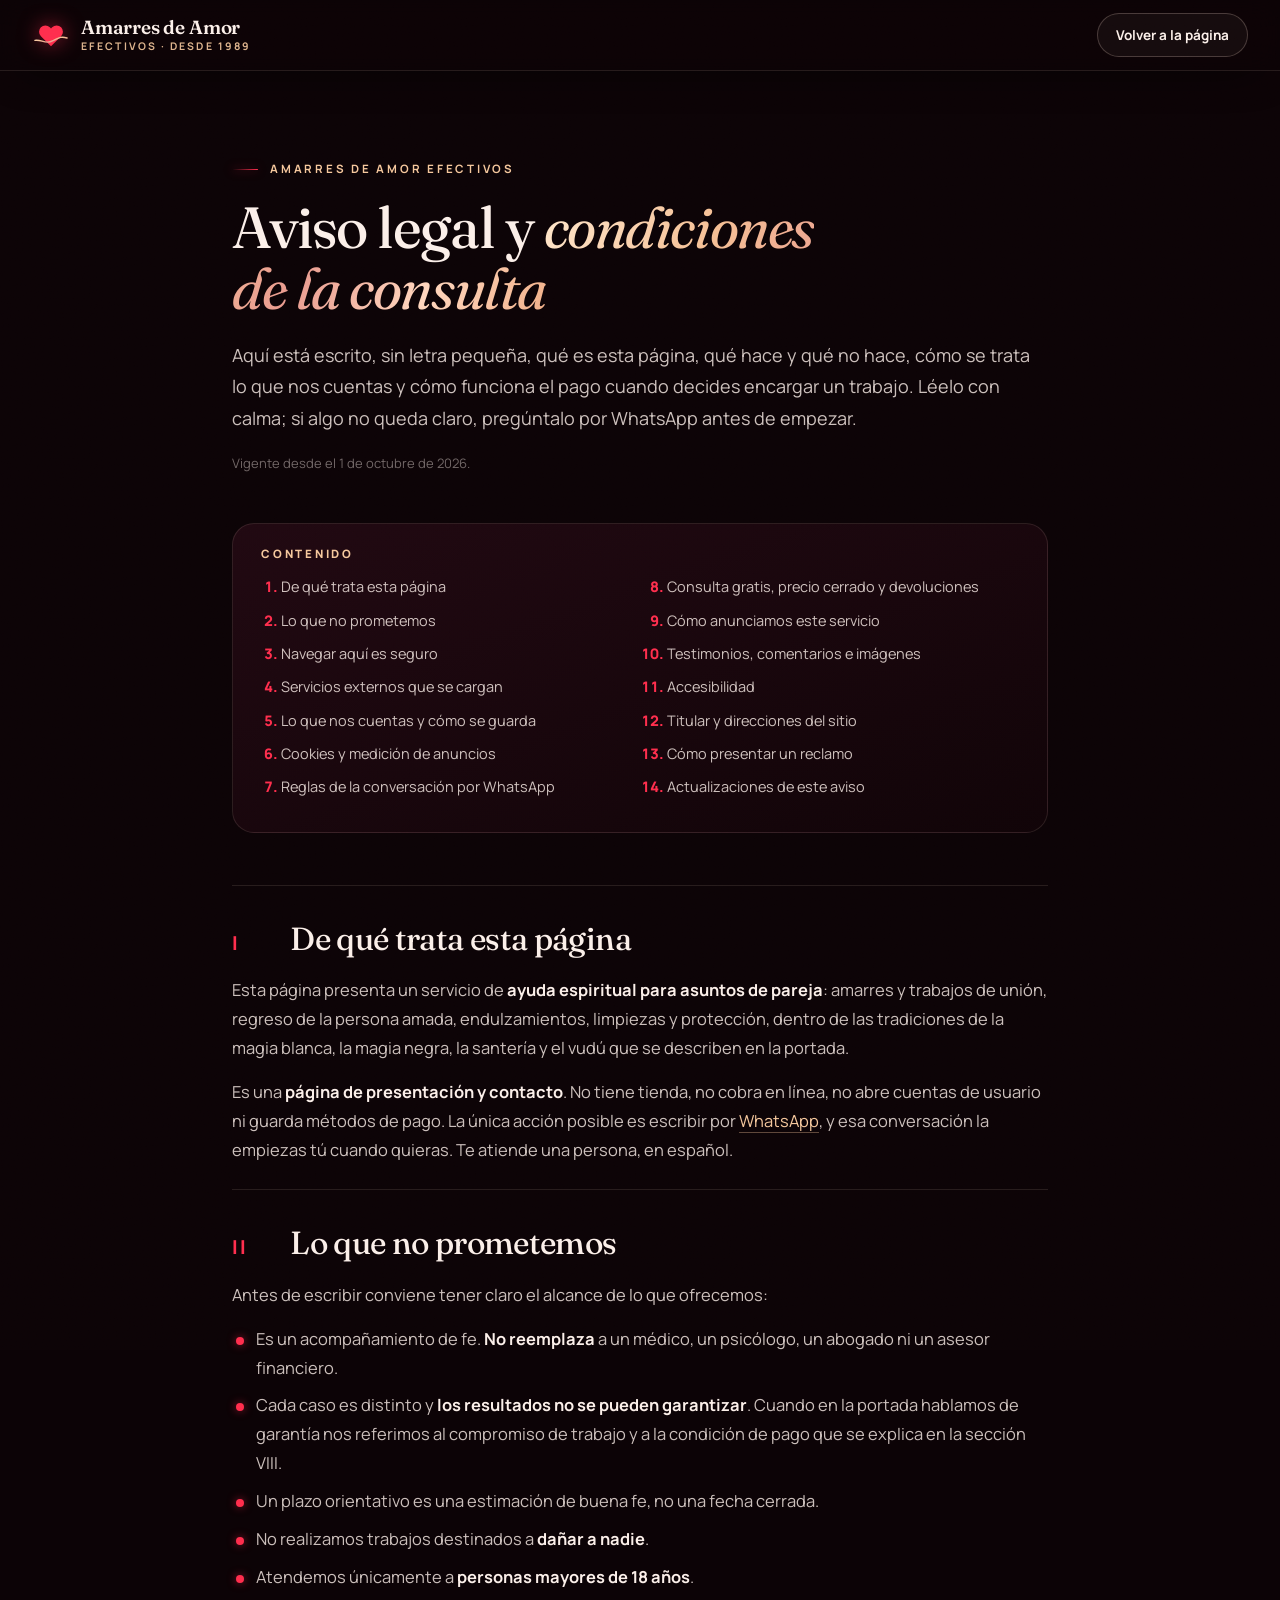
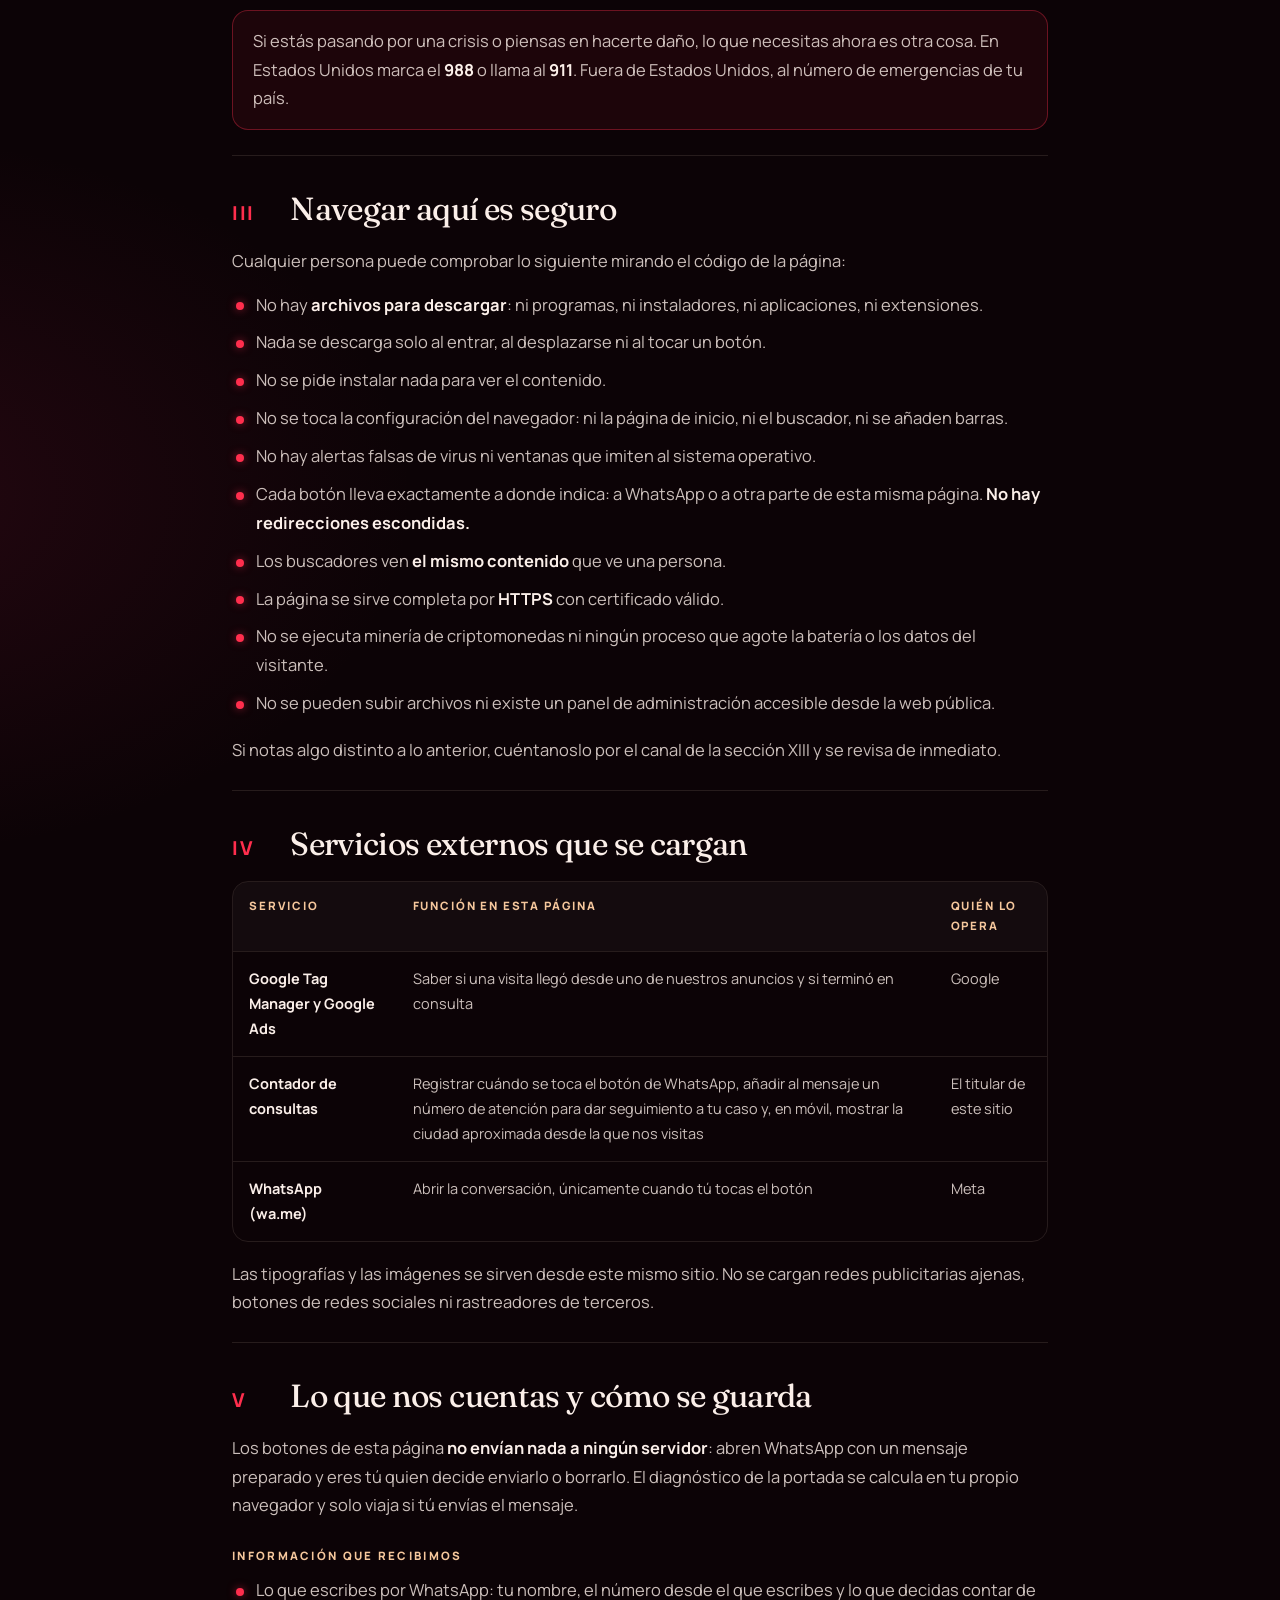
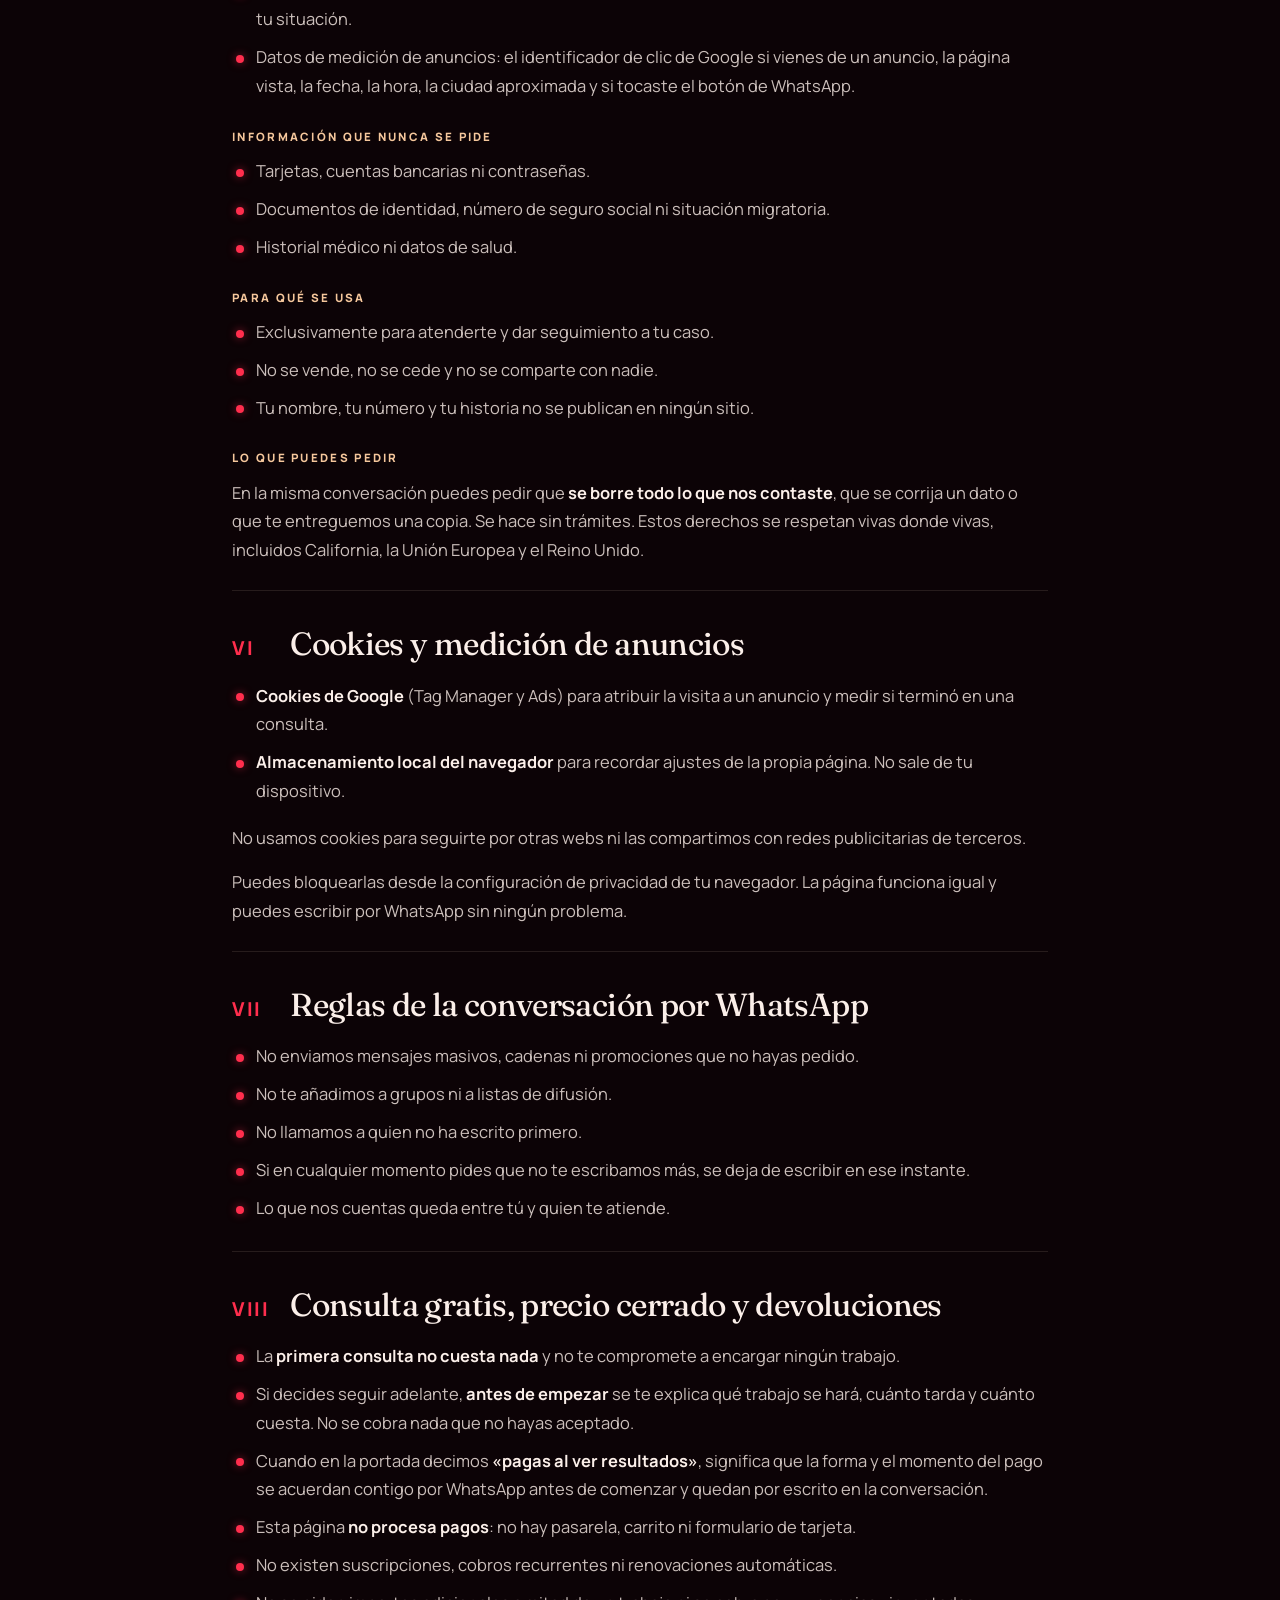
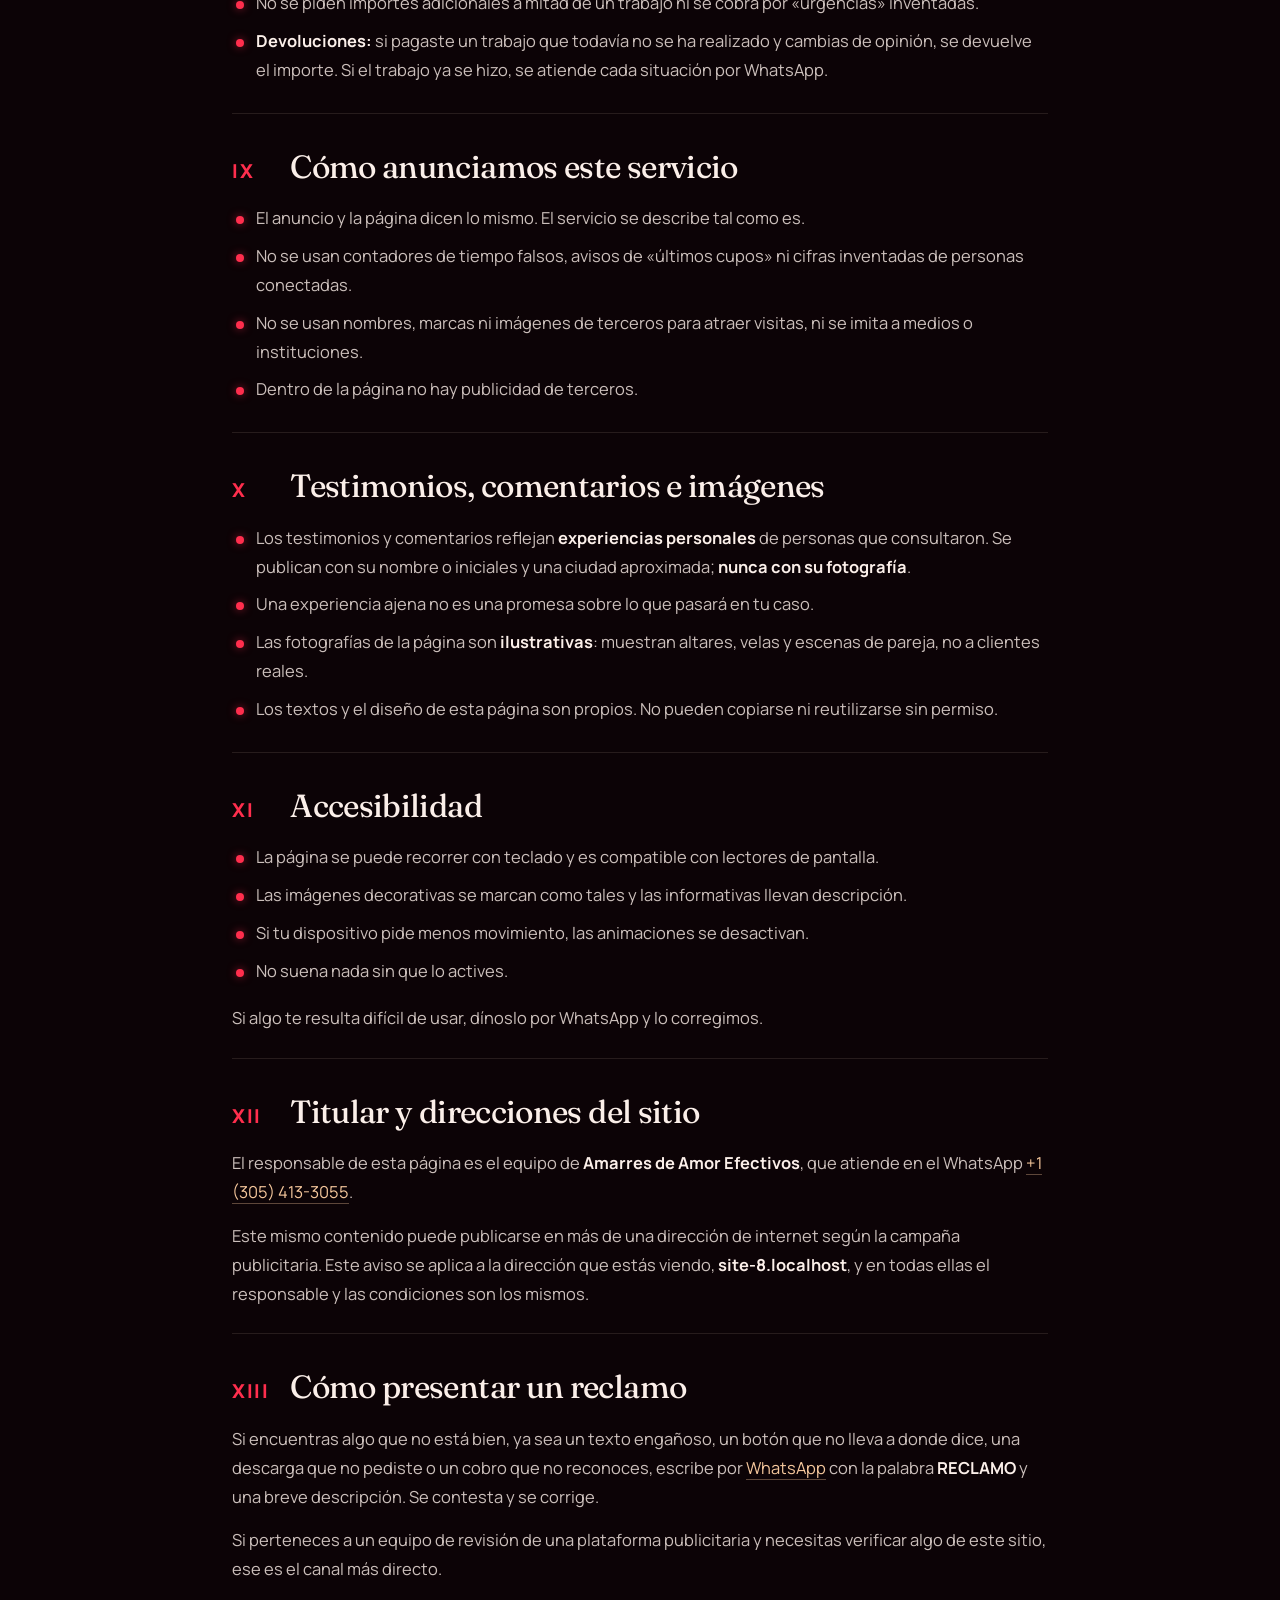
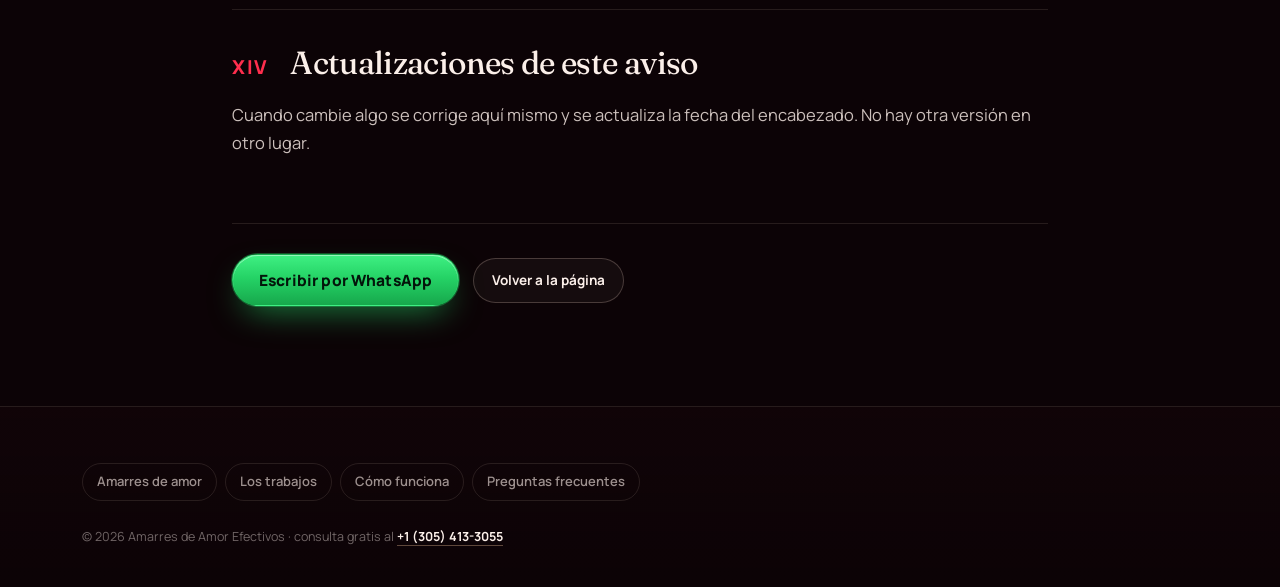
==== politicas.html @ b8d4d502 "Activa WhatsApp en todos los botones y cambia la llamada - Quita el kit de SMS: los 23 botones vuelv" ====
<!doctype html>
<html lang="es">
  <head>
    <meta charset="UTF-8" />
    <meta name="viewport" content="width=device-width, initial-scale=1.0, viewport-fit=cover" />
    <meta name="theme-color" content="#0c0306" />
    <meta name="robots" content="noindex, follow" />
    <meta name="description" content="Aviso legal, privacidad, seguridad y condiciones de la consulta de Amarres de Amor Efectivos." />
    <title>Aviso legal y condiciones · Amarres de Amor Efectivos</title>
    <link rel="preload" as="font" type="font/woff2" href="fonts/fraunces-latin.woff2" crossorigin />
    <link rel="preload" as="font" type="font/woff2" href="fonts/manrope-latin.woff2" crossorigin />
    <link rel="icon" href="data:image/svg+xml,%3Csvg xmlns='http://www.w3.org/2000/svg' viewBox='0 0 64 64'%3E%3Crect width='64' height='64' rx='14' fill='%230c0306'/%3E%3Cpath d='M32 51 15 34a10.5 10.5 0 0 1 15-15l2 2 2-2a10.5 10.5 0 0 1 15 15z' fill='%23ff2e4d'/%3E%3Cpath d='M6 40c10-2 16 6 26 2s14-10 26-6' fill='none' stroke='%23f5bf94' stroke-width='2.4' stroke-linecap='round'/%3E%3C/svg%3E" />
    <link rel="stylesheet" href="styles.css" />
    <link rel="stylesheet" href="politicas.css" />
  </head>
  <body class="pg-legal" data-pagina="aviso-legal">
    <svg width="0" height="0" style="position:absolute" aria-hidden="true" focusable="false">
      <defs>
        <linearGradient id="g-rosegold" x1="0" y1="0" x2="1" y2="1">
          <stop offset="0" stop-color="#ffe7cc" /><stop offset=".45" stop-color="#f5bf94" /><stop offset=".75" stop-color="#e99a8e" /><stop offset="1" stop-color="#ffd6bd" />
        </linearGradient>
      </defs>
    </svg>
    <span class="grain" aria-hidden="true"></span>

    <header class="top is-scrolled">
      <div class="top-in">
        <a class="brand" href="index.html" aria-label="Amarres de Amor Efectivos · inicio">
          <svg class="brand-mark" viewBox="0 0 64 64" aria-hidden="true">
            <path d="M32 51 15 34a10.5 10.5 0 0 1 15-15l2 2 2-2a10.5 10.5 0 0 1 15 15z" fill="currentColor" />
            <path d="M5 41c10-2 16 6 27 2s14-10 27-6" fill="none" stroke="url(#g-rosegold)" stroke-width="2.4" stroke-linecap="round" />
          </svg>
          <span class="brand-text"><b>Amarres de Amor</b><i>Efectivos · desde 1989</i></span>
        </a>
        <a class="volver" href="index.html">Volver a la página</a>
      </div>
    </header>

    <main class="legal" data-politicas-contenido>
      <header class="legal-cab">
        <p class="eyebrow">Amarres de Amor Efectivos</p>
        <h1>Aviso legal y <em>condiciones de la consulta</em></h1>
        <p class="legal-lead">
          Aquí está escrito, sin letra pequeña, qué es esta página, qué hace y qué no hace, cómo se trata lo que nos
          cuentas y cómo funciona el pago cuando decides encargar un trabajo. Léelo con calma; si algo no queda claro,
          pregúntalo por WhatsApp antes de empezar.
        </p>
        <p class="legal-fecha">Vigente desde el 1 de octubre de 2026.</p>
      </header>

      <nav class="legal-indice" aria-label="Contenido">
        <h2>Contenido</h2>
        <ol>
          <li><a href="#l-servicio">De qué trata esta página</a></li>
          <li><a href="#l-limites">Lo que no prometemos</a></li>
          <li><a href="#l-navegar">Navegar aquí es seguro</a></li>
          <li><a href="#l-terceros">Servicios externos que se cargan</a></li>
          <li><a href="#l-datos">Lo que nos cuentas y cómo se guarda</a></li>
          <li><a href="#l-cookies">Cookies y medición de anuncios</a></li>
          <li><a href="#l-whatsapp">Reglas de la conversación por WhatsApp</a></li>
          <li><a href="#l-pago">Consulta gratis, precio cerrado y devoluciones</a></li>
          <li><a href="#l-anuncios">Cómo anunciamos este servicio</a></li>
          <li><a href="#l-testimonios">Testimonios, comentarios e imágenes</a></li>
          <li><a href="#l-acceso">Accesibilidad</a></li>
          <li><a href="#l-titular">Titular y direcciones del sitio</a></li>
          <li><a href="#l-reclamo">Cómo presentar un reclamo</a></li>
          <li><a href="#l-cambios">Actualizaciones de este aviso</a></li>
        </ol>
      </nav>

      <section class="legal-sec" id="l-servicio">
        <h2><span class="num">I</span> De qué trata esta página</h2>
        <p>
          Esta página presenta un servicio de <strong>ayuda espiritual para asuntos de pareja</strong>: amarres y
          trabajos de unión, regreso de la persona amada, endulzamientos, limpiezas y protección, dentro de las
          tradiciones de la magia blanca, la magia negra, la santería y el vudú que se describen en la portada.
        </p>
        <p>
          Es una <strong>página de presentación y contacto</strong>. No tiene tienda, no cobra en línea, no abre cuentas
          de usuario ni guarda métodos de pago. La única acción posible es escribir por
          <a href="https://wa.me/13054133055" data-wa data-origen="aviso-legal" data-wa-text="Hola, tengo una pregunta sobre el aviso legal de la página." target="_blank" rel="noopener">WhatsApp</a>,
          y esa conversación la empiezas tú cuando quieras. Te atiende una persona, en español.
        </p>
      </section>

      <section class="legal-sec" id="l-limites">
        <h2><span class="num">II</span> Lo que no prometemos</h2>
        <p>Antes de escribir conviene tener claro el alcance de lo que ofrecemos:</p>
        <ul>
          <li>Es un acompañamiento de fe. <strong>No reemplaza</strong> a un médico, un psicólogo, un abogado ni un asesor financiero.</li>
          <li>Cada caso es distinto y <strong>los resultados no se pueden garantizar</strong>. Cuando en la portada hablamos de garantía nos referimos al compromiso de trabajo y a la condición de pago que se explica en la sección VIII.</li>
          <li>Un plazo orientativo es una estimación de buena fe, no una fecha cerrada.</li>
          <li>No realizamos trabajos destinados a <strong>dañar a nadie</strong>.</li>
          <li>Atendemos únicamente a <strong>personas mayores de 18 años</strong>.</li>
        </ul>
        <p class="aviso">
          Si estás pasando por una crisis o piensas en hacerte daño, lo que necesitas ahora es otra cosa. En Estados
          Unidos marca el <strong>988</strong> o llama al <strong>911</strong>. Fuera de Estados Unidos, al número de
          emergencias de tu país.
        </p>
      </section>

      <section class="legal-sec" id="l-navegar">
        <h2><span class="num">III</span> Navegar aquí es seguro</h2>
        <p>Cualquier persona puede comprobar lo siguiente mirando el código de la página:</p>
        <ul>
          <li>No hay <strong>archivos para descargar</strong>: ni programas, ni instaladores, ni aplicaciones, ni extensiones.</li>
          <li>Nada se descarga solo al entrar, al desplazarse ni al tocar un botón.</li>
          <li>No se pide instalar nada para ver el contenido.</li>
          <li>No se toca la configuración del navegador: ni la página de inicio, ni el buscador, ni se añaden barras.</li>
          <li>No hay alertas falsas de virus ni ventanas que imiten al sistema operativo.</li>
          <li>Cada botón lleva exactamente a donde indica: a WhatsApp o a otra parte de esta misma página. <strong>No hay redirecciones escondidas.</strong></li>
          <li>Los buscadores ven <strong>el mismo contenido</strong> que ve una persona.</li>
          <li>La página se sirve completa por <strong>HTTPS</strong> con certificado válido.</li>
          <li>No se ejecuta minería de criptomonedas ni ningún proceso que agote la batería o los datos del visitante.</li>
          <li>No se pueden subir archivos ni existe un panel de administración accesible desde la web pública.</li>
        </ul>
        <p>Si notas algo distinto a lo anterior, cuéntanoslo por el canal de la sección XIII y se revisa de inmediato.</p>
      </section>

      <section class="legal-sec" id="l-terceros">
        <h2><span class="num">IV</span> Servicios externos que se cargan</h2>
        <div class="tabla-caja">
          <table class="tabla">
            <thead>
              <tr><th>Servicio</th><th>Función en esta página</th><th>Quién lo opera</th></tr>
            </thead>
            <tbody>
              <tr><td>Google Tag Manager y Google Ads</td><td>Saber si una visita llegó desde uno de nuestros anuncios y si terminó en consulta</td><td>Google</td></tr>
              <tr><td>Contador de consultas</td><td>Registrar cuándo se toca el botón de WhatsApp, añadir al mensaje un número de atención para dar seguimiento a tu caso y, en móvil, mostrar la ciudad aproximada desde la que nos visitas</td><td>El titular de este sitio</td></tr>
              <tr><td>WhatsApp (wa.me)</td><td>Abrir la conversación, únicamente cuando tú tocas el botón</td><td>Meta</td></tr>
            </tbody>
          </table>
        </div>
        <p>Las tipografías y las imágenes se sirven desde este mismo sitio. No se cargan redes publicitarias ajenas, botones de redes sociales ni rastreadores de terceros.</p>
      </section>

      <section class="legal-sec" id="l-datos">
        <h2><span class="num">V</span> Lo que nos cuentas y cómo se guarda</h2>
        <p>
          Los botones de esta página <strong>no envían nada a ningún servidor</strong>: abren WhatsApp con un mensaje
          preparado y eres tú quien decide enviarlo o borrarlo. El diagnóstico de la portada se calcula en tu propio
          navegador y solo viaja si tú envías el mensaje.
        </p>
        <h3>Información que recibimos</h3>
        <ul>
          <li>Lo que escribes por WhatsApp: tu nombre, el número desde el que escribes y lo que decidas contar de tu situación.</li>
          <li>Datos de medición de anuncios: el identificador de clic de Google si vienes de un anuncio, la página vista, la fecha, la hora, la ciudad aproximada y si tocaste el botón de WhatsApp.</li>
        </ul>
        <h3>Información que nunca se pide</h3>
        <ul>
          <li>Tarjetas, cuentas bancarias ni contraseñas.</li>
          <li>Documentos de identidad, número de seguro social ni situación migratoria.</li>
          <li>Historial médico ni datos de salud.</li>
        </ul>
        <h3>Para qué se usa</h3>
        <ul>
          <li>Exclusivamente para atenderte y dar seguimiento a tu caso.</li>
          <li>No se vende, no se cede y no se comparte con nadie.</li>
          <li>Tu nombre, tu número y tu historia no se publican en ningún sitio.</li>
        </ul>
        <h3>Lo que puedes pedir</h3>
        <p>
          En la misma conversación puedes pedir que <strong>se borre todo lo que nos contaste</strong>, que se corrija
          un dato o que te entreguemos una copia. Se hace sin trámites. Estos derechos se respetan vivas donde vivas,
          incluidos California, la Unión Europea y el Reino Unido.
        </p>
      </section>

      <section class="legal-sec" id="l-cookies">
        <h2><span class="num">VI</span> Cookies y medición de anuncios</h2>
        <ul>
          <li><strong>Cookies de Google</strong> (Tag Manager y Ads) para atribuir la visita a un anuncio y medir si terminó en una consulta.</li>
          <li><strong>Almacenamiento local del navegador</strong> para recordar ajustes de la propia página. No sale de tu dispositivo.</li>
        </ul>
        <p>No usamos cookies para seguirte por otras webs ni las compartimos con redes publicitarias de terceros.</p>
        <p>Puedes bloquearlas desde la configuración de privacidad de tu navegador. La página funciona igual y puedes escribir por WhatsApp sin ningún problema.</p>
      </section>

      <section class="legal-sec" id="l-whatsapp">
        <h2><span class="num">VII</span> Reglas de la conversación por WhatsApp</h2>
        <ul>
          <li>No enviamos mensajes masivos, cadenas ni promociones que no hayas pedido.</li>
          <li>No te añadimos a grupos ni a listas de difusión.</li>
          <li>No llamamos a quien no ha escrito primero.</li>
          <li>Si en cualquier momento pides que no te escribamos más, se deja de escribir en ese instante.</li>
          <li>Lo que nos cuentas queda entre tú y quien te atiende.</li>
        </ul>
      </section>

      <section class="legal-sec" id="l-pago">
        <h2><span class="num">VIII</span> Consulta gratis, precio cerrado y devoluciones</h2>
        <ul>
          <li>La <strong>primera consulta no cuesta nada</strong> y no te compromete a encargar ningún trabajo.</li>
          <li>Si decides seguir adelante, <strong>antes de empezar</strong> se te explica qué trabajo se hará, cuánto tarda y cuánto cuesta. No se cobra nada que no hayas aceptado.</li>
          <li>Cuando en la portada decimos <strong>«pagas al ver resultados»</strong>, significa que la forma y el momento del pago se acuerdan contigo por WhatsApp antes de comenzar y quedan por escrito en la conversación.</li>
          <li>Esta página <strong>no procesa pagos</strong>: no hay pasarela, carrito ni formulario de tarjeta.</li>
          <li>No existen suscripciones, cobros recurrentes ni renovaciones automáticas.</li>
          <li>No se piden importes adicionales a mitad de un trabajo ni se cobra por «urgencias» inventadas.</li>
          <li><strong>Devoluciones:</strong> si pagaste un trabajo que todavía no se ha realizado y cambias de opinión, se devuelve el importe. Si el trabajo ya se hizo, se atiende cada situación por WhatsApp.</li>
        </ul>
      </section>

      <section class="legal-sec" id="l-anuncios">
        <h2><span class="num">IX</span> Cómo anunciamos este servicio</h2>
        <ul>
          <li>El anuncio y la página dicen lo mismo. El servicio se describe tal como es.</li>
          <li>No se usan contadores de tiempo falsos, avisos de «últimos cupos» ni cifras inventadas de personas conectadas.</li>
          <li>No se usan nombres, marcas ni imágenes de terceros para atraer visitas, ni se imita a medios o instituciones.</li>
          <li>Dentro de la página no hay publicidad de terceros.</li>
        </ul>
      </section>

      <section class="legal-sec" id="l-testimonios">
        <h2><span class="num">X</span> Testimonios, comentarios e imágenes</h2>
        <ul>
          <li>Los testimonios y comentarios reflejan <strong>experiencias personales</strong> de personas que consultaron. Se publican con su nombre o iniciales y una ciudad aproximada; <strong>nunca con su fotografía</strong>.</li>
          <li>Una experiencia ajena no es una promesa sobre lo que pasará en tu caso.</li>
          <li>Las fotografías de la página son <strong>ilustrativas</strong>: muestran altares, velas y escenas de pareja, no a clientes reales.</li>
          <li>Los textos y el diseño de esta página son propios. No pueden copiarse ni reutilizarse sin permiso.</li>
        </ul>
      </section>

      <section class="legal-sec" id="l-acceso">
        <h2><span class="num">XI</span> Accesibilidad</h2>
        <ul>
          <li>La página se puede recorrer con teclado y es compatible con lectores de pantalla.</li>
          <li>Las imágenes decorativas se marcan como tales y las informativas llevan descripción.</li>
          <li>Si tu dispositivo pide menos movimiento, las animaciones se desactivan.</li>
          <li>No suena nada sin que lo actives.</li>
        </ul>
        <p>Si algo te resulta difícil de usar, dínoslo por WhatsApp y lo corregimos.</p>
      </section>

      <section class="legal-sec" id="l-titular">
        <h2><span class="num">XII</span> Titular y direcciones del sitio</h2>
        <p>
          El responsable de esta página es el equipo de <strong>Amarres de Amor Efectivos</strong>, que atiende en el
          WhatsApp <a href="https://wa.me/13054133055" data-wa data-origen="aviso-legal-numero" data-wa-numero target="_blank" rel="noopener">+14802439808</a>.
        </p>
        <p>
          Este mismo contenido puede publicarse en más de una dirección de internet según la campaña publicitaria. Este
          aviso se aplica a la dirección que estás viendo, <strong><span data-dominio>este sitio</span></strong>, y en
          todas ellas el responsable y las condiciones son los mismos.
        </p>
      </section>

      <section class="legal-sec" id="l-reclamo">
        <h2><span class="num">XIII</span> Cómo presentar un reclamo</h2>
        <p>
          Si encuentras algo que no está bien, ya sea un texto engañoso, un botón que no lleva a donde dice, una
          descarga que no pediste o un cobro que no reconoces, escribe por
          <a href="https://wa.me/13054133055" data-wa data-origen="aviso-legal-reclamo" data-wa-text="RECLAMO: " target="_blank" rel="noopener">WhatsApp</a>
          con la palabra <strong>RECLAMO</strong> y una breve descripción. Se contesta y se corrige.
        </p>
        <p>Si perteneces a un equipo de revisión de una plataforma publicitaria y necesitas verificar algo de este sitio, ese es el canal más directo.</p>
      </section>

      <section class="legal-sec" id="l-cambios">
        <h2><span class="num">XIV</span> Actualizaciones de este aviso</h2>
        <p>Cuando cambie algo se corrige aquí mismo y se actualiza la fecha del encabezado. No hay otra versión en otro lugar.</p>
      </section>

      <p class="legal-pie">
        <a class="btn btn-wa" href="https://wa.me/13054133055" data-wa data-origen="aviso-legal-pie" data-wa-text="Hola, vengo del aviso legal de la página y quiero hacer una consulta." target="_blank" rel="noopener">Escribir por WhatsApp</a>
        <a class="volver" href="index.html">Volver a la página</a>
      </p>
    </main>

    <footer class="foot">
      <div class="wrap foot-in">
        <nav class="pol-enlaces" aria-label="Enlaces del sitio">
          <a href="index.html">Amarres de amor</a>
          <a href="index.html#amarres">Los trabajos</a>
          <a href="index.html#proceso">Cómo funciona</a>
          <a href="index.html#preguntas">Preguntas frecuentes</a>
        </nav>
        <p class="foot-copy">© <span data-year>2026</span> Amarres de Amor Efectivos · consulta gratis al
          <a href="https://wa.me/13054133055" data-wa data-origen="pie-legal" data-wa-numero target="_blank" rel="noopener">+14802439808</a>
        </p>
      </div>
    </footer>

    <script src="script.js" defer></script>
  </body>
</html>
---- styles.css ----
/* ═══════════════════════════════════════════════════════════════════════
   AMARRES DE AMOR EFECTIVOS · sistema «Hilo rojo»
   Vino profundo, oro rosa y un hilo rojo que ata la página de arriba abajo:
   adorno bajo cada título, línea del proceso, lazo alrededor del hero.
   El verde de WhatsApp no se usa en nada más: el ojo siempre encuentra la acción.
   ═══════════════════════════════════════════════════════════════════════ */

@font-face {
  font-family: "Fraunces";
  font-style: normal;
  font-weight: 300 700;
  font-display: swap;
  src: url("fonts/fraunces-latin.woff2") format("woff2");
}
@font-face {
  font-family: "Fraunces";
  font-style: italic;
  font-weight: 300 700;
  font-display: swap;
  src: url("fonts/fraunces-italic-latin.woff2") format("woff2");
}
@font-face {
  font-family: "Manrope";
  font-style: normal;
  font-weight: 400 800;
  font-display: swap;
  src: url("fonts/manrope-latin.woff2") format("woff2");
}

/* Para animar el trazo del hilo dentro de <use> */
@property --trazo {
  syntax: "<number>";
  inherits: true;
  initial-value: 0;
}

:root {
  --ink: #0c0306;
  --night: #130509;
  --wine: #1c0810;
  --wine-2: #280c17;
  --velvet: #3b1124;
  --line: rgba(255, 222, 208, 0.11);
  --line-2: rgba(255, 222, 208, 0.22);
  --text: #fbefe9;
  --soft: rgba(251, 239, 233, 0.8);
  --mute: rgba(251, 239, 233, 0.6);
  --faint: rgba(251, 239, 233, 0.42);

  --thread: #ff2e4d;
  --thread-glow: rgba(255, 46, 77, 0.55);
  --rose: #ff6b85;
  --blush: #ffc9c7;
  --gold: #f5c79c;
  --gold-2: #e6a483;
  --rg: linear-gradient(110deg, #ffe7cc 0%, #f5bf94 30%, #e99a8e 56%, #ffd6bd 78%, #f0ae86 100%);

  --wa: #25d366;
  --wa-hi: #3ff083;
  --wa-lo: #17a84c;
  --wa-ink: #03140a;

  --ff-d: "Fraunces", "Iowan Old Style", "Times New Roman", serif;
  --ff-t: "Manrope", system-ui, -apple-system, "Segoe UI", Roboto, sans-serif;

  --r-xl: 30px;
  --r-lg: 22px;
  --r-md: 16px;
  --r-sm: 12px;
  --wrap: 1180px;
  --gutter: clamp(18px, 4.5vw, 32px);
  --header-h: 70px;
  --ease: cubic-bezier(0.22, 1, 0.36, 1);
  --shadow: 0 40px 90px -40px rgba(0, 0, 0, 0.9);
  --geobar-h: 0px;
}

/* ─── Base ─────────────────────────────────────────────────────────── */
*,
*::before,
*::after { box-sizing: border-box; }

html {
  -webkit-text-size-adjust: 100%;
  scroll-behavior: smooth;
  scroll-padding-top: calc(var(--header-h) + var(--geobar-h) + 12px);
}
@media (prefers-reduced-motion: reduce) { html { scroll-behavior: auto; } }

body {
  margin: 0;
  min-height: 100vh;
  font-family: var(--ff-t);
  font-size: 16.5px;
  line-height: 1.65;
  color: var(--soft);
  background:
    radial-gradient(1200px 700px at 85% -10%, rgba(255, 46, 77, 0.13), transparent 60%),
    radial-gradient(900px 600px at -10% 30%, rgba(122, 22, 54, 0.22), transparent 60%),
    var(--ink);
  -webkit-font-smoothing: antialiased;
  -moz-osx-font-smoothing: grayscale;
  text-rendering: optimizeLegibility;
  overflow-x: hidden;
}

[hidden] { display: none !important; }
img, svg { display: block; max-width: 100%; }
img { height: auto; }
a { color: inherit; text-decoration: none; }
button { font: inherit; color: inherit; cursor: pointer; }
b, strong { color: var(--text); font-weight: 700; }
p { margin: 0 0 1em; }
h1, h2, h3 { margin: 0; color: var(--text); font-weight: 500; }
ul, ol { margin: 0; padding: 0; list-style: none; }
figure { margin: 0; }
::selection { background: var(--thread); color: #fff; }

:focus-visible { outline: 2px solid var(--gold); outline-offset: 3px; border-radius: 6px; }

.sr-only {
  position: absolute !important; width: 1px; height: 1px; padding: 0; margin: -1px;
  overflow: hidden; clip: rect(0, 0, 0, 0); white-space: nowrap; border: 0;
}

.skip {
  position: fixed; left: 12px; top: -60px; z-index: 200;
  padding: 10px 16px; border-radius: 10px;
  background: var(--text); color: var(--ink); font-weight: 700;
  transition: top 0.2s var(--ease);
}
.skip:focus { top: 12px; }

.wrap {
  width: 100%;
  max-width: var(--wrap);
  margin: 0 auto;
  padding: 0 var(--gutter);
}

/* Grano de película sobre todo: le quita el aspecto digital a los degradados */
.grain {
  position: fixed; inset: -50%; z-index: 90; pointer-events: none;
  opacity: 0.07; mix-blend-mode: overlay;
  background-image: url("data:image/svg+xml,%3Csvg xmlns='http://www.w3.org/2000/svg' width='160' height='160'%3E%3Cfilter id='n'%3E%3CfeTurbulence type='fractalNoise' baseFrequency='.85' numOctaves='3' stitchTiles='stitch'/%3E%3C/filter%3E%3Crect width='100%25' height='100%25' filter='url(%23n)'/%3E%3C/svg%3E");
  animation: grano 1.2s steps(6) infinite;
}
@keyframes grano {
  0% { transform: translate(0, 0); }
  20% { transform: translate(-3%, 2%); }
  40% { transform: translate(2%, -3%); }
  60% { transform: translate(-2%, -1%); }
  80% { transform: translate(3%, 3%); }
  100% { transform: translate(0, 0); }
}

/* ─── Tipografía de sección ────────────────────────────────────────── */
.eyebrow {
  display: inline-flex; align-items: center; gap: 12px;
  margin: 0 0 18px;
  font-family: var(--ff-t);
  font-size: 11.5px; font-weight: 700;
  letter-spacing: 0.24em; text-transform: uppercase;
  color: var(--gold);
}
.eyebrow::before {
  content: ""; width: 26px; height: 1.5px; border-radius: 2px;
  background: linear-gradient(90deg, transparent, var(--thread));
  box-shadow: 0 0 10px var(--thread-glow);
}

h2 {
  font-family: var(--ff-d);
  font-optical-sizing: auto;
  font-size: clamp(32px, 1.2rem + 3.3vw, 54px);
  line-height: 1.04;
  letter-spacing: -0.02em;
  font-weight: 450;
  text-wrap: balance;
}
h2 em, h1 em, .turn-q em {
  font-style: italic;
  font-weight: 400;
  background: var(--rg);
  -webkit-background-clip: text;
  background-clip: text;
  color: transparent;
  padding-right: 0.06em;
}

.sec-head {
  max-width: 760px;
  margin: 0 auto clamp(38px, 6vw, 64px);
  text-align: center;
  display: flex; flex-direction: column; align-items: center;
}
.sec-head-left { margin-left: 0; text-align: left; align-items: flex-start; }
.sec-sub {
  margin: 20px 0 0;
  max-width: 600px;
  font-size: clamp(15.5px, 1.4vw, 17.5px);
  color: var(--mute);
  text-wrap: pretty;
}
.sec-sub b { color: var(--soft); }

/* El hilo bajo el título: se dibuja al aparecer */
.hilo {
  width: 220px; height: 26px; margin-top: 18px;
  color: var(--thread);
  filter: drop-shadow(0 0 6px var(--thread-glow));
  --trazo: 0;
}
.js .hilo { --trazo: 1; transition: --trazo 1.8s var(--ease) 0.25s; }
.js .is-in .hilo, .js .hilo.is-in { --trazo: 0; }

/* ─── Botones ──────────────────────────────────────────────────────── */
.btn {
  position: relative;
  display: inline-flex; align-items: center; justify-content: center; gap: 10px;
  min-height: 52px; padding: 14px 26px;
  border: 1px solid transparent; border-radius: 999px;
  font-family: var(--ff-t); font-size: 15.5px; font-weight: 800; letter-spacing: 0.01em;
  line-height: 1.2; text-align: center;
  transition: transform 0.35s var(--ease), box-shadow 0.35s var(--ease), background-color 0.35s var(--ease), border-color 0.35s var(--ease), color 0.35s var(--ease);
  -webkit-tap-highlight-color: transparent;
  isolation: isolate; overflow: hidden;
}
.btn svg { width: 21px; height: 21px; flex: none; }
.btn:active { transform: translateY(1px) scale(0.99); }

.btn-wa {
  color: var(--wa-ink);
  background: linear-gradient(180deg, var(--wa-hi) 0%, var(--wa) 45%, var(--wa-lo) 100%);
  box-shadow:
    0 14px 34px -12px rgba(37, 211, 102, 0.7),
    0 0 0 1px rgba(37, 211, 102, 0.35),
    inset 0 1px 0 rgba(255, 255, 255, 0.45);
}
.btn-wa::after {
  content: ""; position: absolute; inset: 0; z-index: -1;
  background: linear-gradient(100deg, transparent 30%, rgba(255, 255, 255, 0.55) 48%, transparent 66%);
  transform: translateX(-120%);
  animation: brillo 4.8s var(--ease) 2s infinite;
}
@keyframes brillo { 0%, 70% { transform: translateX(-120%); } 100% { transform: translateX(120%); } }
@media (hover: hover) {
  .btn-wa:hover {
    transform: translateY(-2px);
    box-shadow: 0 20px 44px -12px rgba(37, 211, 102, 0.85), 0 0 0 1px rgba(63, 240, 131, 0.6), inset 0 1px 0 rgba(255, 255, 255, 0.5);
  }
}

.btn-ghost {
  color: var(--text);
  background: rgba(255, 240, 232, 0.04);
  border-color: var(--line-2);
  backdrop-filter: blur(8px);
}
@media (hover: hover) {
  .btn-ghost:hover { border-color: var(--gold); color: var(--gold); background: rgba(245, 199, 156, 0.07); transform: translateY(-2px); }
}

.btn-sm { min-height: 42px; padding: 10px 18px; font-size: 14px; }
.btn-sm svg { width: 18px; height: 18px; }
.btn-lg { min-height: 58px; padding: 16px 26px; font-size: 16px; }
.btn-xl { min-height: 66px; padding: 18px 36px; font-size: clamp(16px, 1.6vw, 19px); }
.btn-xl svg { width: 25px; height: 25px; }

/* ─── Revelados ────────────────────────────────────────────────────── */
.js [data-reveal] {
  opacity: 0;
  transform: translateY(22px);
  transition: opacity 0.9s var(--ease) var(--d, 0ms), transform 0.9s var(--ease) var(--d, 0ms);
}
.js [data-reveal].is-in { opacity: 1; transform: none; }

/* Marco en arco: la ventana de capilla que repite toda la página */
.arch {
  position: relative;
  border-radius: 999px 999px var(--r-lg) var(--r-lg);
  overflow: hidden;
  isolation: isolate;
  background: var(--wine);
}
.arch::after {
  content: ""; position: absolute; inset: 0; border-radius: inherit; pointer-events: none;
  padding: 1px;
  background: linear-gradient(180deg, rgba(255, 220, 190, 0.55), rgba(255, 46, 77, 0.25) 60%, rgba(255, 220, 190, 0.1));
  -webkit-mask: linear-gradient(#000 0 0) content-box, linear-gradient(#000 0 0);
  -webkit-mask-composite: xor;
  mask-composite: exclude;
}
.arch img { width: 100%; height: 100%; object-fit: cover; }

/* ═══════════════════ CABECERA ═══════════════════ */
.top {
  position: fixed; left: 0; right: 0; top: var(--geobar-h); z-index: 60;
  transition: background-color 0.4s var(--ease), box-shadow 0.4s var(--ease), border-color 0.4s var(--ease), top 0.3s var(--ease);
  border-bottom: 1px solid transparent;
}
.top.is-scrolled {
  background: rgba(12, 3, 6, 0.78);
  backdrop-filter: saturate(150%) blur(16px);
  -webkit-backdrop-filter: saturate(150%) blur(16px);
  border-bottom-color: var(--line);
  box-shadow: 0 18px 40px -24px rgba(0, 0, 0, 0.9);
}
.top-in {
  max-width: 1280px; margin: 0 auto;
  height: var(--header-h);
  padding: 0 var(--gutter);
  display: flex; align-items: center; gap: 22px;
}
.brand { display: inline-flex; align-items: center; gap: 11px; flex: none; }
.brand-mark { width: 38px; height: 38px; color: var(--thread); filter: drop-shadow(0 0 10px var(--thread-glow)); }
.brand-text { display: grid; line-height: 1.05; }
.brand-text b { font-family: var(--ff-d); font-size: 19px; font-weight: 600; letter-spacing: -0.01em; }
.brand-text i { font-style: normal; font-size: 10.5px; font-weight: 700; letter-spacing: 0.2em; text-transform: uppercase; color: var(--gold); opacity: 0.9; margin-top: 3px; }

.menu { display: flex; gap: 4px; margin-left: auto; }
.menu a {
  position: relative; padding: 8px 12px; border-radius: 999px;
  font-size: 14px; font-weight: 600; color: var(--mute);
  transition: color 0.25s var(--ease), background-color 0.25s var(--ease);
}
.menu a:hover { color: var(--text); background: rgba(255, 240, 232, 0.05); }

.top-live {
  display: none; align-items: center; gap: 8px;
  font-size: 12.5px; font-weight: 700; color: var(--mute);
}
.top-live i, .dot-live {
  position: relative; display: inline-block; width: 8px; height: 8px; border-radius: 50%;
  background: var(--wa); box-shadow: 0 0 10px var(--wa);
}
.top-live i::after, .dot-live::after {
  content: ""; position: absolute; inset: -4px; border-radius: 50%;
  border: 1.5px solid var(--wa); opacity: 0;
  animation: latido-vivo 2.2s var(--ease) infinite;
}
@keyframes latido-vivo { 0% { transform: scale(0.5); opacity: 0.9; } 100% { transform: scale(2); opacity: 0; } }

.top-cta { flex: none; }
.top-progress {
  position: absolute; left: 0; bottom: -1px; height: 2px; width: var(--p, 0%);
  background: linear-gradient(90deg, var(--thread), var(--gold));
  box-shadow: 0 0 12px var(--thread-glow);
  transition: width 0.1s linear;
}

.burger {
  display: none;
  width: 44px; height: 44px; border-radius: 12px;
  border: 1px solid var(--line-2); background: rgba(255, 240, 232, 0.04);
  padding: 0; position: relative; flex: none;
}
.burger span {
  position: absolute; left: 12px; right: 12px; height: 1.8px; border-radius: 2px; background: var(--text);
  transition: transform 0.35s var(--ease), opacity 0.25s var(--ease);
}
.burger span:nth-child(1) { top: 15px; }
.burger span:nth-child(2) { top: 21px; }
.burger span:nth-child(3) { top: 27px; }
.burger[aria-expanded="true"] span:nth-child(1) { transform: translateY(6px) rotate(45deg); }
.burger[aria-expanded="true"] span:nth-child(2) { opacity: 0; }
.burger[aria-expanded="true"] span:nth-child(3) { transform: translateY(-6px) rotate(-45deg); }

@media (min-width: 1140px) { .top-live { display: inline-flex; } }

@media (max-width: 1023px) {
  .menu {
    position: fixed; left: 12px; right: 12px; top: calc(var(--header-h) + var(--geobar-h) + 6px);
    flex-direction: column; gap: 2px; padding: 12px;
    border-radius: var(--r-lg); border: 1px solid var(--line-2);
    background: rgba(19, 5, 9, 0.96); backdrop-filter: blur(16px);
    box-shadow: var(--shadow);
    opacity: 0; visibility: hidden; transform: translateY(-10px);
    transition: opacity 0.3s var(--ease), transform 0.3s var(--ease), visibility 0s linear 0.3s;
  }
  .menu.is-open { opacity: 1; visibility: visible; transform: none; transition-delay: 0s; }
  .menu a { padding: 14px 16px; font-size: 16px; color: var(--soft); border-radius: 12px; }
  .burger { display: block; margin-left: auto; }
  .top-cta { order: 2; }
  .burger { order: 3; }
  .top-in { gap: 10px; }
}
@media (max-width: 520px) {
  .top-cta span { display: none; }
  .top-cta { width: 44px; min-height: 44px; padding: 0; }
  .brand-text b { font-size: 17px; }
  .brand-mark { width: 34px; height: 34px; }
}

/* ═══════════════════ HERO ═══════════════════ */
.hero {
  position: relative;
  padding: calc(var(--header-h) + var(--geobar-h) + clamp(28px, 6vw, 72px)) 0 clamp(64px, 9vw, 110px);
  overflow: hidden;
}
.hero-glow {
  position: absolute; z-index: -1; pointer-events: none;
  width: 900px; height: 900px; right: -260px; top: -200px;
  background: radial-gradient(circle, rgba(255, 46, 77, 0.22), rgba(255, 46, 77, 0.06) 40%, transparent 65%);
  filter: blur(10px);
  animation: respira 7s ease-in-out infinite alternate;
}
@keyframes respira { from { transform: scale(0.94); opacity: 0.8; } to { transform: scale(1.06); opacity: 1; } }

.embers { position: absolute; inset: 0; z-index: -1; pointer-events: none; }
.embers i {
  position: absolute; bottom: -10px; width: 3px; height: 3px; border-radius: 50%;
  background: #ffd9a8; box-shadow: 0 0 10px 2px rgba(255, 120, 80, 0.75);
  opacity: 0; animation: brasa 9s linear infinite;
}
.embers i:nth-child(1) { left: 8%; animation-delay: 0s; }
.embers i:nth-child(2) { left: 22%; animation-delay: 2.6s; animation-duration: 11s; }
.embers i:nth-child(3) { left: 37%; animation-delay: 5.2s; }
.embers i:nth-child(4) { left: 51%; animation-delay: 1.3s; animation-duration: 12s; }
.embers i:nth-child(5) { left: 63%; animation-delay: 3.9s; }
.embers i:nth-child(6) { left: 72%; animation-delay: 6.5s; animation-duration: 10s; }
.embers i:nth-child(7) { left: 81%; animation-delay: 0.7s; }
.embers i:nth-child(8) { left: 90%; animation-delay: 4.4s; animation-duration: 13s; }
.embers i:nth-child(9) { left: 96%; animation-delay: 7.7s; }
@keyframes brasa {
  0% { transform: translate(0, 0) scale(1); opacity: 0; }
  10% { opacity: 1; }
  100% { transform: translate(30px, -95vh) scale(0.3); opacity: 0; }
}

.hero-grid {
  display: grid; align-items: center;
  grid-template-columns: minmax(0, 1.14fr) minmax(0, 0.86fr);
  gap: clamp(36px, 4.5vw, 64px);
}

.pill {
  display: inline-flex; align-items: center; gap: 10px;
  margin: 0 0 24px; padding: 8px 16px 8px 14px;
  border-radius: 999px; border: 1px solid var(--line-2);
  background: rgba(255, 240, 232, 0.04);
  font-size: 13px; font-weight: 700; color: var(--soft);
  backdrop-filter: blur(8px);
}

.hero-h1 {
  font-family: var(--ff-d);
  font-optical-sizing: auto;
  font-size: clamp(42px, 1.2rem + 5.4vw, 86px);
  line-height: 0.98;
  letter-spacing: -0.03em;
  font-weight: 450;
  margin-bottom: 26px;
  text-wrap: balance;
}
.hero-h1 em { display: inline; }

.hero-lead {
  max-width: 560px;
  font-size: clamp(16.5px, 1.5vw, 19px);
  line-height: 1.6;
  color: var(--soft);
  margin-bottom: 32px;
  text-wrap: pretty;
}

.hero-actions { display: flex; flex-wrap: wrap; gap: 14px; margin-bottom: 30px; }

.hero-proof { display: flex; align-items: center; gap: 14px; margin-bottom: 22px; }
.hero-proof p { margin: 0; font-size: 14px; color: var(--mute); line-height: 1.4; }
.hero-proof b { color: var(--text); }
.avatars { display: flex; }
.avatars i {
  width: 36px; height: 36px; margin-left: -10px; border-radius: 50%;
  display: grid; place-items: center;
  font-family: var(--ff-d); font-style: italic; font-size: 15px; font-weight: 600;
  color: var(--ink); border: 2px solid var(--ink);
  background: var(--rg);
}
.avatars i:first-child { margin-left: 0; }
.avatars i:nth-child(2) { background: linear-gradient(135deg, #ffb3b9, #ff6b85); }
.avatars i:nth-child(3) { background: linear-gradient(135deg, #ffd6bd, #e6a483); }
.avatars i:nth-child(4) { background: linear-gradient(135deg, #ff8a9b, #c2304c); color: #fff; }
.stars-inline { display: inline-flex; gap: 1px; vertical-align: -2px; margin-right: 6px; color: var(--gold); }
.stars-inline svg { width: 14px; height: 14px; }

.seal-line {
  display: flex; align-items: flex-start; gap: 12px;
  max-width: 520px; padding: 14px 18px;
  border-radius: var(--r-md);
  border: 1px solid rgba(245, 199, 156, 0.28);
  background: linear-gradient(120deg, rgba(245, 199, 156, 0.09), rgba(255, 46, 77, 0.05));
}
.seal-line svg { width: 26px; height: 26px; color: var(--gold); flex: none; margin-top: 1px; }
.seal-line p { margin: 0; font-size: 14px; line-height: 1.5; color: var(--mute); }

/* Lado derecho: arco, hilo, chat */
.hero-art { position: relative; padding: 0 clamp(0px, 3vw, 40px) 60px 0; }
.hero-art .arch {
  aspect-ratio: 4 / 5;
  max-width: 470px; margin-left: auto;
  box-shadow: 0 50px 120px -50px rgba(255, 46, 77, 0.55), var(--shadow);
}
.hero-art .arch::before {
  content: ""; position: absolute; inset: 0; z-index: 1; pointer-events: none;
  background: linear-gradient(180deg, transparent 55%, rgba(12, 3, 6, 0.55));
}
.hero-thread {
  position: absolute; z-index: 2; pointer-events: none;
  left: -8%; top: -4%; width: 112%; height: 104%;
  overflow: visible;
}
.hero-thread path {
  fill: none; stroke: var(--thread); stroke-width: 2; stroke-linecap: round;
  filter: drop-shadow(0 0 6px var(--thread-glow));
  stroke-dasharray: 1; stroke-dashoffset: 1;
  animation: dibuja 3.2s var(--ease) 0.6s forwards;
  vector-effect: non-scaling-stroke;
}
@keyframes dibuja { to { stroke-dashoffset: 0; } }

.float-chip {
  position: absolute; z-index: 3; right: 0; top: 14%;
  display: flex; align-items: center; gap: 10px;
  margin: 0; padding: 10px 16px 10px 12px;
  border-radius: 16px;
  background: rgba(19, 5, 9, 0.78); backdrop-filter: blur(12px);
  border: 1px solid var(--line-2);
  box-shadow: var(--shadow);
  animation: flota 6s ease-in-out infinite;
}
.float-chip svg { width: 30px; height: 30px; padding: 6px; border-radius: 10px; color: var(--ink); background: var(--rg); }
.float-chip span { display: grid; font-size: 12px; line-height: 1.25; color: var(--mute); }
.float-chip b { font-size: 15px; }
@keyframes flota { 0%, 100% { transform: translateY(0); } 50% { transform: translateY(-8px); } }

.chat {
  position: absolute; z-index: 3; left: 0; bottom: 0;
  width: min(330px, 86%);
  padding: 14px 14px 12px;
  border-radius: 20px;
  background: rgba(17, 9, 12, 0.86);
  backdrop-filter: blur(14px); -webkit-backdrop-filter: blur(14px);
  border: 1px solid var(--line-2);
  box-shadow: 0 30px 70px -20px rgba(0, 0, 0, 0.95);
  animation: flota 7s ease-in-out 1s infinite;
}
.chat-head { display: flex; align-items: center; gap: 10px; margin: 0 0 12px; padding-bottom: 10px; border-bottom: 1px solid var(--line); }
.chat-av { width: 34px; height: 34px; border-radius: 50%; display: grid; place-items: center; background: linear-gradient(135deg, #ff2e4d, #8e1530); }
.chat-av svg { width: 16px; height: 16px; color: #fff; }
.chat-head > span:last-child { display: grid; line-height: 1.2; }
.chat-head b { font-size: 14px; }
.chat-head i { font-style: normal; font-size: 11.5px; color: var(--wa); font-weight: 700; }
.bubble {
  position: relative; margin: 0 0 8px; padding: 9px 12px 18px;
  max-width: 88%; border-radius: 14px;
  font-size: 13.5px; line-height: 1.45; color: var(--text);
}
.bubble .meta { position: absolute; right: 10px; bottom: 4px; display: inline-flex; align-items: center; gap: 3px; font-size: 10.5px; color: rgba(255, 255, 255, 0.55); }
.bubble .meta svg { width: 16px; height: 11px; color: #53bdeb; }
.bubble.out { margin-left: auto; background: #005c4b; border-top-right-radius: 4px; }
.bubble.in { background: #2a2023; border-top-left-radius: 4px; }
.js .bubble.out { animation: aparece 0.6s var(--ease) 1.2s both; }
.js .bubble.in { animation: aparece 0.6s var(--ease) 2.6s both; }
.typing {
  display: inline-flex; gap: 4px; margin: 0; padding: 10px 12px; border-radius: 14px; background: #2a2023;
}
.typing i { width: 6px; height: 6px; border-radius: 50%; background: var(--mute); animation: punto 1.3s ease-in-out infinite; }
.typing i:nth-child(2) { animation-delay: 0.15s; }
.typing i:nth-child(3) { animation-delay: 0.3s; }
.js .typing { animation: aparece 0.5s var(--ease) 3.4s both; }
@keyframes punto { 0%, 60%, 100% { transform: translateY(0); opacity: 0.5; } 30% { transform: translateY(-4px); opacity: 1; } }
@keyframes aparece { from { opacity: 0; transform: translateY(8px) scale(0.97); } to { opacity: 1; transform: none; } }

.hero-scroll {
  position: absolute; left: 50%; bottom: 22px; transform: translateX(-50%);
  width: 26px; height: 42px; border-radius: 999px; border: 1.5px solid var(--line-2);
}
.hero-scroll span {
  position: absolute; left: 50%; top: 9px; width: 3px; height: 8px; margin-left: -1.5px; border-radius: 3px;
  background: var(--gold); animation: baja 2s var(--ease) infinite;
}
@keyframes baja { 0% { transform: translateY(0); opacity: 1; } 80% { transform: translateY(14px); opacity: 0; } 100% { opacity: 0; } }

@media (max-width: 979px) {
  .hero-grid { grid-template-columns: 1fr; }
  .hero-copy { text-align: left; }
  .hero-art { max-width: 460px; width: 100%; margin: 6px auto 0; padding: 0 0 70px; }
  .hero-art .arch { margin: 0 auto; max-width: 360px; }
  .float-chip { right: -2px; }
  .hero-scroll { display: none; }
}
@media (max-width: 520px) {
  .hero-actions .btn { width: 100%; }
  .hero-art .arch { max-width: 300px; }
  .chat { width: 92%; }
  .pill { font-size: 12px; }
}

/* ═══════════════════ CONFIANZA ═══════════════════ */
.trust { position: relative; padding: 0 0 clamp(56px, 8vw, 96px); }
.trust-in {
  display: grid; grid-template-columns: repeat(4, 1fr);
  border-radius: var(--r-xl);
  border: 1px solid var(--line);
  background: linear-gradient(180deg, rgba(255, 240, 232, 0.045), rgba(255, 240, 232, 0.015));
  padding: 8px;
  max-width: calc(var(--wrap) - var(--gutter) * 2);
}
.trust-item {
  display: grid; justify-items: center; gap: 6px;
  padding: 24px 12px;
  text-align: center;
  position: relative;
}
.trust-item + .trust-item::before {
  content: ""; position: absolute; left: 0; top: 22%; bottom: 22%; width: 1px;
  background: linear-gradient(180deg, transparent, var(--line-2), transparent);
}
.trust-item b {
  display: inline-flex; align-items: center; gap: 4px;
  font-family: var(--ff-d); font-size: clamp(34px, 3.4vw, 48px); line-height: 1; font-weight: 500;
  background: var(--rg); -webkit-background-clip: text; background-clip: text; color: transparent;
  font-variant-numeric: lining-nums tabular-nums;
}
.trust-item .s { width: 0.6em; height: 0.6em; color: var(--gold); }
.trust-item span { font-size: 13px; line-height: 1.4; color: var(--mute); }
@media (max-width: 720px) {
  .trust-in { grid-template-columns: 1fr 1fr; margin: 0 var(--gutter); width: auto; }
  .trust-item:nth-child(3)::before { display: none; }
  .trust-item:nth-child(n + 3) { border-top: 1px solid var(--line); }
}

/* ═══════════════════ DOLOR ═══════════════════ */
.pain { padding: clamp(56px, 8vw, 110px) 0; position: relative; }
.nights {
  display: grid; grid-template-columns: repeat(3, 1fr); gap: 18px;
  margin-bottom: clamp(56px, 8vw, 96px);
}
.night {
  position: relative;
  padding: 20px 22px 22px;
  border-radius: 20px 20px 20px 6px;
  background: linear-gradient(160deg, rgba(42, 12, 23, 0.85), rgba(19, 5, 9, 0.85));
  border: 1px solid var(--line);
  box-shadow: 0 24px 50px -30px rgba(0, 0, 0, 0.9);
  transition: transform 0.5s var(--ease), border-color 0.5s var(--ease);
}
.night:nth-child(3n + 2) { margin-top: 26px; }
.night:nth-child(3n + 3) { margin-top: 52px; }
@media (hover: hover) { .night:hover { transform: translateY(-4px) rotate(-0.4deg); border-color: rgba(255, 46, 77, 0.35); } }
.night-top {
  display: flex; align-items: center; gap: 8px;
  margin: 0 0 10px; font-size: 12px; font-weight: 700; letter-spacing: 0.08em; color: var(--faint);
  font-variant-numeric: tabular-nums;
}
.night-top svg { width: 14px; height: 14px; color: var(--gold); }
.night-top::after {
  content: "visto"; margin-left: auto; font-weight: 600; letter-spacing: 0.02em; color: rgba(83, 189, 235, 0.75); font-size: 11.5px;
}
.night p:last-child { margin: 0; font-size: 16.5px; line-height: 1.55; color: var(--soft); }
.typing-word { font-style: italic; color: var(--wa); }

.turn {
  display: grid; grid-template-columns: minmax(0, 0.8fr) minmax(0, 1.2fr); align-items: center;
  gap: clamp(32px, 6vw, 80px);
  padding: clamp(28px, 4vw, 48px);
  border-radius: var(--r-xl);
  border: 1px solid var(--line);
  background:
    radial-gradient(500px 300px at 90% 0%, rgba(255, 46, 77, 0.16), transparent 70%),
    linear-gradient(180deg, rgba(40, 12, 23, 0.7), rgba(19, 5, 9, 0.7));
}
.turn-art { aspect-ratio: 4 / 5; max-width: 380px; }
.turn-q {
  font-family: var(--ff-d); font-size: clamp(30px, 3.6vw, 50px); line-height: 1.06; letter-spacing: -0.02em;
  color: var(--text); margin-bottom: 20px; font-weight: 450;
  text-wrap: balance;
}
.turn-a { font-size: clamp(16px, 1.4vw, 18px); color: var(--mute); max-width: 560px; margin-bottom: 28px; }

@media (max-width: 860px) {
  .nights { grid-template-columns: 1fr 1fr; gap: 14px; }
  .night:nth-child(n) { margin-top: 0; }
  .night:nth-child(even) { margin-top: 22px; }
  .turn { grid-template-columns: 1fr; text-align: left; }
  .turn-art { max-width: 300px; width: 70%; margin: 0 auto; }
}
@media (max-width: 520px) {
  .nights { grid-template-columns: 1fr; }
  .night:nth-child(even) { margin-top: 0; margin-left: 22px; border-radius: 20px 20px 6px 20px; }
  .night:nth-child(odd) { margin-right: 22px; }
  .turn .btn { width: 100%; }
}

/* ═══════════════════ FONDOS DE SECCIÓN CON FOTO VELADA ═══════════════════ */
.quiz-sec, .final, .altar { position: relative; isolation: isolate; overflow: hidden; }
.sec-bg, .final-bg, .altar-bg {
  position: absolute; inset: 0; z-index: -2;
  width: 100%; height: 100%; object-fit: cover;
}
.sec-veil, .final-veil, .altar-veil { position: absolute; inset: 0; z-index: -1; }

/* ═══════════════════ DIAGNÓSTICO ═══════════════════ */
.quiz-sec { padding: clamp(72px, 10vw, 130px) 0; }
.quiz-sec .sec-bg { opacity: 0.45; filter: saturate(1.1); }
.quiz-sec .sec-veil {
  background:
    radial-gradient(800px 500px at 50% 40%, rgba(12, 3, 6, 0.55), rgba(12, 3, 6, 0.92) 75%),
    linear-gradient(180deg, var(--ink), rgba(12, 3, 6, 0.6) 25%, rgba(12, 3, 6, 0.6) 75%, var(--ink));
}

.quiz {
  max-width: 760px; margin: 0 auto;
  padding: clamp(26px, 4vw, 44px);
  border-radius: var(--r-xl);
  background: linear-gradient(180deg, rgba(36, 11, 20, 0.88), rgba(17, 5, 9, 0.92));
  border: 1px solid var(--line-2);
  box-shadow: 0 60px 120px -50px rgba(255, 46, 77, 0.35), var(--shadow);
  backdrop-filter: blur(10px);
}

.quiz-knots {
  position: relative; display: flex; justify-content: space-between;
  max-width: 300px; margin: 0 auto 30px;
}
.quiz-knots::before, .quiz-knots::after {
  content: ""; position: absolute; left: 18px; right: 18px; top: 50%; height: 2px; margin-top: -1px;
  background: var(--line-2); border-radius: 2px;
}
.quiz-knots::after {
  right: auto; width: calc((100% - 36px) * var(--avance, 0));
  background: var(--thread); box-shadow: 0 0 10px var(--thread-glow);
  transition: width 0.6s var(--ease);
}
.quiz-knots li { position: relative; z-index: 1; }
.quiz-knots span {
  display: grid; place-items: center; width: 36px; height: 36px; border-radius: 50%;
  font-size: 14px; font-weight: 800; color: var(--mute);
  background: var(--wine-2); border: 1.5px solid var(--line-2);
  transition: all 0.4s var(--ease);
}
.quiz-knots li.is-done span, .quiz-knots li.is-now span {
  color: #fff; border-color: var(--thread); background: radial-gradient(circle at 35% 30%, #ff6b85, #c41a38);
  box-shadow: 0 0 0 5px rgba(255, 46, 77, 0.14), 0 0 18px var(--thread-glow);
}

.quiz-q { border: 0; padding: 0; margin: 0; min-width: 0; display: none; }
.quiz-q.is-on { display: block; animation: aparece 0.5s var(--ease); }
.quiz-q legend {
  display: block; width: 100%; text-align: center;
  margin: 0 0 22px; padding: 0;
  font-family: var(--ff-d); font-size: clamp(24px, 2.6vw, 32px); line-height: 1.15; color: var(--text); letter-spacing: -0.01em;
}
.quiz-opts { display: grid; grid-template-columns: 1fr 1fr; gap: 12px; }
.quiz-opts button {
  position: relative;
  min-height: 58px; padding: 14px 18px 14px 46px;
  border-radius: var(--r-md);
  border: 1px solid var(--line-2);
  background: rgba(255, 240, 232, 0.035);
  text-align: left; font-size: 15px; font-weight: 700; color: var(--soft);
  transition: border-color 0.25s var(--ease), background-color 0.25s var(--ease), transform 0.25s var(--ease), color 0.25s var(--ease);
}
.quiz-opts button::before {
  content: ""; position: absolute; left: 16px; top: 50%; width: 16px; height: 16px; margin-top: -8px;
  border-radius: 50%; border: 1.5px solid var(--faint);
  transition: all 0.25s var(--ease);
}
@media (hover: hover) {
  .quiz-opts button:hover { border-color: rgba(255, 46, 77, 0.6); background: rgba(255, 46, 77, 0.08); color: var(--text); transform: translateY(-2px); }
  .quiz-opts button:hover::before { border-color: var(--thread); box-shadow: inset 0 0 0 4px var(--thread); }
}
.quiz-opts button:active::before { border-color: var(--thread); box-shadow: inset 0 0 0 4px var(--thread); }

.quiz-out { text-align: center; animation: aparece 0.6s var(--ease); }
.quiz-out[hidden] { display: none; }
.quiz-out .eyebrow { justify-content: center; }
.quiz-out-title {
  font-family: var(--ff-d); font-style: italic; font-weight: 450;
  font-size: clamp(30px, 3.4vw, 42px); line-height: 1.08; margin-bottom: 16px;
  background: var(--rg); -webkit-background-clip: text; background-clip: text; color: transparent;
}
.quiz-out-text { max-width: 560px; margin: 0 auto 22px; color: var(--soft); }
.quiz-out-meta { display: flex; flex-wrap: wrap; justify-content: center; gap: 10px; margin-bottom: 26px; }
.quiz-out-meta li {
  display: inline-flex; align-items: center; gap: 8px;
  padding: 8px 14px; border-radius: 999px;
  border: 1px solid var(--line-2); background: rgba(255, 240, 232, 0.04);
  font-size: 13.5px; font-weight: 700; color: var(--soft);
}
.quiz-out-meta svg { width: 17px; height: 17px; color: var(--gold); }
.flames { display: inline-flex; }
.flames svg { width: 15px; height: 15px; color: var(--faint); margin-right: -3px; }
.flames svg.on { color: var(--thread); filter: drop-shadow(0 0 4px var(--thread-glow)); }
.quiz-out-note { margin: 14px 0 6px; font-size: 13.5px; color: var(--mute); }
.quiz-reset {
  border: 0; background: none; padding: 8px; font-size: 13.5px; font-weight: 700; color: var(--gold);
  text-decoration: underline; text-underline-offset: 4px; text-decoration-color: rgba(245, 199, 156, 0.4);
}
@media (max-width: 600px) {
  .quiz-opts { grid-template-columns: 1fr; }
  .quiz-out .btn { width: 100%; }
}

/* ═══════════════════ TRABAJOS ═══════════════════ */
.works { padding: clamp(72px, 10vw, 130px) 0; position: relative; }
.works::before {
  content: ""; position: absolute; inset: 0; z-index: -1; pointer-events: none;
  background: radial-gradient(900px 500px at 50% 0%, rgba(122, 22, 54, 0.25), transparent 70%);
}
.works-grid {
  display: grid; grid-template-columns: repeat(3, 1fr); gap: 20px;
}
.work {
  position: relative; display: flex; flex-direction: column;
  border-radius: var(--r-lg);
  overflow: hidden;
  background: linear-gradient(180deg, rgba(40, 12, 23, 0.9), rgba(19, 5, 9, 0.95));
  border: 1px solid var(--line);
  transition: transform 0.5s var(--ease), border-color 0.5s var(--ease), box-shadow 0.5s var(--ease);
}
@media (hover: hover) {
  .work:hover { transform: translateY(-6px); border-color: rgba(255, 46, 77, 0.4); box-shadow: 0 40px 80px -40px rgba(255, 46, 77, 0.45); }
  .work:hover .work-img img { transform: scale(1.06); }
}
.work-img { position: relative; aspect-ratio: 16 / 10; overflow: hidden; }
.work-img::after {
  content: ""; position: absolute; inset: 0;
  background: linear-gradient(180deg, transparent 45%, rgba(19, 5, 9, 0.9));
}
.work-img img { width: 100%; height: 100%; object-fit: cover; transition: transform 1.2s var(--ease); }
.work-time {
  position: absolute; z-index: 1; left: 14px; bottom: 12px;
  display: inline-flex; align-items: center; gap: 6px;
  padding: 6px 12px; border-radius: 999px;
  background: rgba(12, 3, 6, 0.72); backdrop-filter: blur(8px);
  border: 1px solid var(--line-2);
  font-size: 12.5px; font-weight: 700; color: var(--text);
}
.work-time svg { width: 14px; height: 14px; color: var(--gold); }
.work-badge {
  position: absolute; z-index: 1; right: 14px; top: 14px;
  padding: 6px 12px; border-radius: 999px;
  font-size: 11px; font-weight: 800; letter-spacing: 0.14em; text-transform: uppercase;
  color: var(--ink); background: var(--rg);
  box-shadow: 0 10px 24px -8px rgba(245, 191, 148, 0.6);
}
.work-body { display: flex; flex-direction: column; flex: 1; padding: 20px 24px 24px; }
.work h3 { font-family: var(--ff-d); font-size: 25px; line-height: 1.15; letter-spacing: -0.01em; margin-bottom: 10px; }
.work-for {
  font-family: var(--ff-d); font-style: italic; font-size: 16.5px; line-height: 1.4;
  color: var(--blush); margin-bottom: 10px;
}
.work-txt { font-size: 15px; color: var(--mute); margin-bottom: 18px; }
.work-cta {
  margin-top: auto;
  display: inline-flex; align-items: center; gap: 8px; align-self: flex-start;
  padding: 8px 0; font-size: 14.5px; font-weight: 800; color: var(--gold);
  border-bottom: 1px solid rgba(245, 199, 156, 0.3);
  transition: gap 0.3s var(--ease), color 0.3s var(--ease), border-color 0.3s var(--ease);
}
.work-cta svg { width: 17px; height: 17px; }
@media (hover: hover) { .work-cta:hover { gap: 12px; color: var(--text); border-color: var(--thread); } }

/* La tarjeta estrella ocupa dos columnas en escritorio */
.work-star {
  grid-column: span 2;
  flex-direction: row;
  border: 1px solid transparent;
  background:
    linear-gradient(180deg, #2a0c18, #150509) padding-box,
    linear-gradient(140deg, rgba(255, 220, 190, 0.7), rgba(255, 46, 77, 0.5) 50%, rgba(255, 220, 190, 0.2)) border-box;
}
.work-star .work-img { flex: 1.15; aspect-ratio: auto; min-height: 320px; }
.work-star .work-img::after { background: linear-gradient(90deg, transparent 55%, rgba(21, 5, 9, 0.95)); }
.work-star .work-body { flex: 1; padding: 30px 30px 30px 10px; justify-content: center; }
.work-star h3 { font-size: clamp(28px, 2.8vw, 36px); }
.work-star .work-cta { margin-top: 6px; }
.work-star .work-txt { font-size: 16px; }

.work-ask {
  justify-content: center;
  background:
    radial-gradient(400px 260px at 50% 0%, rgba(255, 46, 77, 0.2), transparent 70%),
    linear-gradient(180deg, rgba(40, 12, 23, 0.9), rgba(19, 5, 9, 0.95));
  border-style: dashed; border-color: rgba(255, 46, 77, 0.4);
  text-align: center;
}
.work-ask .work-body { align-items: center; justify-content: center; padding: 34px 28px; }
.work-ask-ico {
  display: grid; place-items: center; width: 60px; height: 60px; border-radius: 50%; margin-bottom: 16px;
  background: radial-gradient(circle at 35% 30%, #ff6b85, #b4142f);
  box-shadow: 0 0 0 8px rgba(255, 46, 77, 0.1), 0 0 30px var(--thread-glow);
  animation: late 1.6s ease-in-out infinite;
}
.work-ask-ico svg { width: 26px; height: 26px; color: #fff; }
.work-ask .btn { margin-top: 4px; }
@keyframes late { 0%, 100% { transform: scale(1); } 15% { transform: scale(1.1); } 30% { transform: scale(1); } 45% { transform: scale(1.06); } }

.works-note {
  max-width: 720px; margin: clamp(32px, 5vw, 48px) auto 0;
  text-align: center; font-size: 14.5px; color: var(--mute);
}

@media (max-width: 980px) {
  .works-grid { grid-template-columns: 1fr 1fr; }
  .work-star { grid-column: span 2; }
}
@media (max-width: 640px) {
  .works-grid { grid-template-columns: 1fr; gap: 16px; }
  .work-star { grid-column: auto; flex-direction: column; }
  .work-star .work-img { min-height: 0; aspect-ratio: 16 / 10; flex: none; }
  .work-star .work-img::after { background: linear-gradient(180deg, transparent 45%, rgba(21, 5, 9, 0.95)); }
  .work-star .work-body { padding: 20px 24px 24px; }
}

/* ═══════════════════ PROCESO ═══════════════════ */
.process { padding: clamp(72px, 10vw, 120px) 0; position: relative; }
.process-top {
  display: grid; grid-template-columns: 1fr auto; align-items: end; gap: 40px;
  margin-bottom: clamp(36px, 5vw, 56px);
}
.process-top .sec-head { margin-bottom: 0; }
.process-art { width: 190px; aspect-ratio: 4 / 5; box-shadow: var(--shadow); }

.steps {
  position: relative;
  display: grid; grid-template-columns: repeat(4, 1fr); gap: 18px;
  counter-reset: paso;
}
/* El hilo que une los cuatro nudos */
.steps::before {
  content: ""; position: absolute; left: 30px; right: 30px; top: 29px; height: 2px;
  background: linear-gradient(90deg, var(--thread), rgba(255, 46, 77, 0.6), var(--gold));
  box-shadow: 0 0 10px var(--thread-glow);
  transform-origin: left; transform: scaleX(var(--hilo-paso, 1));
  transition: transform 2s var(--ease);
}
.js .steps:not(.is-tied)::before { --hilo-paso: 0; }
.step {
  position: relative;
  padding: 0 4px;
}
.step-n {
  position: relative; z-index: 1;
  display: grid; place-items: center;
  width: 60px; height: 60px; margin-bottom: 22px; border-radius: 50%;
  font-family: var(--ff-d); font-size: 26px; font-weight: 500; color: var(--text);
  background: radial-gradient(circle at 35% 30%, #3b1124, #160509);
  border: 1.5px solid rgba(255, 46, 77, 0.6);
  box-shadow: 0 0 0 6px var(--ink), 0 0 26px rgba(255, 46, 77, 0.35);
}
.step h3 { font-family: var(--ff-d); font-size: 22px; line-height: 1.2; margin-bottom: 10px; }
.step p { font-size: 15px; color: var(--mute); margin-bottom: 14px; }
.step-time {
  display: inline-block; padding: 5px 12px; border-radius: 999px;
  font-size: 12px; font-weight: 800; letter-spacing: 0.06em; text-transform: uppercase;
  color: var(--gold); border: 1px solid rgba(245, 199, 156, 0.3);
}
.step-final .step-n {
  color: var(--ink);
  background: var(--rg);
  border-color: transparent;
  box-shadow: 0 0 0 6px var(--ink), 0 0 34px rgba(245, 191, 148, 0.55);
}
.step-final .step-time { color: var(--ink); background: var(--rg); border-color: transparent; }

.process-cta { text-align: center; margin-top: clamp(40px, 6vw, 60px); }

@media (max-width: 900px) {
  .process-top { grid-template-columns: 1fr; }
  .process-art { display: none; }
  .steps { grid-template-columns: 1fr; gap: 0; padding-left: 0; }
  .steps::before {
    left: 29px; right: auto; top: 30px; bottom: 30px; width: 2px; height: auto;
    background: linear-gradient(180deg, var(--thread), rgba(255, 46, 77, 0.6), var(--gold));
    transform-origin: top; transform: scaleY(var(--hilo-paso, 1));
  }
  .step { display: grid; grid-template-columns: 60px 1fr; column-gap: 20px; padding: 0 0 30px; }
  .step-n { grid-row: span 3; margin: 0; }
  .step h3 { margin-top: 12px; }
  .step-time { justify-self: start; }
  .process-cta .btn { width: 100%; }
}

/* ═══════════════════ ALTAR ═══════════════════ */
.altar { padding: clamp(90px, 14vw, 180px) 0; }
.altar-bg { object-position: center 60%; transform: scale(1.04); }
.altar-veil {
  background:
    linear-gradient(90deg, rgba(12, 3, 6, 0.94) 0%, rgba(12, 3, 6, 0.72) 45%, rgba(12, 3, 6, 0.25) 100%),
    linear-gradient(180deg, var(--ink), transparent 18%, transparent 82%, var(--ink));
}
.altar-card {
  max-width: 560px;
  padding: clamp(28px, 4vw, 44px);
  border-radius: var(--r-xl);
  background: rgba(19, 5, 9, 0.55);
  border: 1px solid var(--line-2);
  backdrop-filter: blur(14px); -webkit-backdrop-filter: blur(14px);
}
.altar-card h2 { margin-bottom: 20px; }
.altar-card p:not(.eyebrow) { color: var(--soft); margin-bottom: 28px; }
@media (max-width: 720px) {
  .altar-veil { background: linear-gradient(180deg, var(--ink), rgba(12, 3, 6, 0.75) 25%, rgba(12, 3, 6, 0.8) 75%, var(--ink)); }
  .altar-card .btn { width: 100%; }
}

/* ═══════════════════ GARANTÍA ═══════════════════ */
.promise { padding: clamp(72px, 10vw, 130px) 0; }
.promise-in { display: grid; grid-template-columns: minmax(0, 0.85fr) minmax(0, 1.15fr); align-items: center; gap: clamp(40px, 7vw, 96px); }
.promise-visual { position: relative; max-width: 420px; width: 100%; margin: 0 auto; }
.promise-visual .arch { aspect-ratio: 4 / 5; box-shadow: 0 50px 120px -50px rgba(255, 46, 77, 0.6), var(--shadow); }
.seal-ring {
  position: absolute; right: -36px; bottom: -30px;
  width: 168px; height: 168px; border-radius: 50%;
  display: grid; place-items: center;
  background: radial-gradient(circle at 35% 30%, #2a0c18, #0f0407);
  border: 1px solid rgba(245, 199, 156, 0.45);
  box-shadow: 0 0 0 8px rgba(12, 3, 6, 0.9), 0 30px 60px -20px rgba(0, 0, 0, 0.9), 0 0 40px rgba(245, 191, 148, 0.25);
}
.seal-text { position: absolute; inset: 0; width: 100%; height: 100%; animation: gira 26s linear infinite; }
.seal-text text { font-family: var(--ff-t); font-size: 12.6px; font-weight: 800; letter-spacing: 0.22em; fill: var(--gold); }
.seal-ico { width: 46px; height: 46px; color: var(--thread); filter: drop-shadow(0 0 10px var(--thread-glow)); }
@keyframes gira { to { transform: rotate(360deg); } }

.promise-body h2 { margin-bottom: 20px; }
.promise-lead { font-size: clamp(16px, 1.4vw, 18px); color: var(--soft); margin-bottom: 28px; }
.promise-list { display: grid; grid-template-columns: 1fr 1fr; gap: 14px; margin-bottom: 32px; }
.promise-list li {
  display: flex; gap: 14px; align-items: flex-start;
  padding: 18px; border-radius: var(--r-md);
  border: 1px solid var(--line); background: rgba(255, 240, 232, 0.025);
}
.promise-list svg { width: 26px; height: 26px; flex: none; color: var(--gold); }
.promise-list b { display: block; font-size: 15.5px; margin-bottom: 4px; }
.promise-list span { display: block; font-size: 14px; line-height: 1.5; color: var(--mute); }

@media (max-width: 900px) {
  .promise-in { grid-template-columns: 1fr; }
  .promise-visual { max-width: 320px; }
  .seal-ring { width: 138px; height: 138px; right: -22px; bottom: -24px; }
  .seal-text text { font-size: 12.6px; }
}
@media (max-width: 560px) {
  .promise-list { grid-template-columns: 1fr; }
  .promise-body .btn { width: 100%; }
  .seal-ring { right: -6px; }
}

/* ═══════════════════ TESTIMONIOS ═══════════════════ */
.testi-sec { padding: clamp(72px, 10vw, 120px) 0; position: relative; }
.testi-sec::before {
  content: ""; position: absolute; inset: 0; z-index: -1; pointer-events: none;
  background: radial-gradient(800px 500px at 100% 20%, rgba(255, 46, 77, 0.1), transparent 70%);
}
.testi-top { display: grid; grid-template-columns: 1fr auto; align-items: end; gap: 40px; margin-bottom: clamp(32px, 5vw, 48px); }
.testi-top .sec-head { margin-bottom: 0; }
.testi-art { width: 170px; aspect-ratio: 3 / 4; box-shadow: var(--shadow); }

.testi-rail {
  display: grid; grid-auto-flow: column; grid-auto-columns: calc((100% - 40px) / 3);
  gap: 20px;
  overflow-x: auto; scroll-snap-type: x mandatory; overscroll-behavior-x: contain;
  scrollbar-width: none;
  padding: 6px 2px 10px;
  margin: 0 -2px;
}
.testi-rail::-webkit-scrollbar { display: none; }
.testi {
  position: relative; scroll-snap-align: start;
  display: flex; flex-direction: column;
  padding: 28px 26px 24px;
  border-radius: var(--r-lg);
  background: linear-gradient(180deg, rgba(40, 12, 23, 0.85), rgba(19, 5, 9, 0.9));
  border: 1px solid var(--line);
}
.testi-quote { position: absolute; right: 22px; top: 22px; width: 42px; height: 36px; color: rgba(255, 46, 77, 0.22); }
.testi-tag {
  align-self: flex-start;
  margin: 0 0 14px; padding: 6px 12px; border-radius: 999px;
  font-size: 12px; font-weight: 800; letter-spacing: 0.06em; text-transform: uppercase;
  color: var(--ink); background: var(--rg);
}
.stars { display: inline-flex; gap: 2px; color: var(--gold); margin-bottom: 12px; }
.stars svg { width: 16px; height: 16px; }
.testi-txt { font-family: var(--ff-d); font-size: 17.5px; line-height: 1.55; color: var(--text); font-weight: 380; margin-bottom: 22px; }
.testi-foot { margin-top: auto; display: flex; align-items: center; gap: 12px; padding-top: 18px; border-top: 1px solid var(--line); }
.mono {
  width: 44px; height: 44px; border-radius: 50%; flex: none;
  display: grid; place-items: center;
  font-family: var(--ff-d); font-style: italic; font-size: 16px; font-weight: 600; letter-spacing: 0.02em;
  color: var(--ink); background: var(--rg);
}
.testi:nth-child(2) .mono { background: linear-gradient(135deg, #ffb3b9, #ff6b85); }
.testi:nth-child(3) .mono { background: linear-gradient(135deg, #ffd6bd, #e6a483); }
.testi:nth-child(4) .mono { background: linear-gradient(135deg, #ff8a9b, #c2304c); color: #fff; }
.testi-foot div b { display: block; font-size: 15px; }
.testi-foot div span { display: block; font-size: 13px; color: var(--mute); }

.rail-nav { display: flex; align-items: center; justify-content: center; gap: 16px; margin-top: 24px; }
.rail-btn {
  width: 48px; height: 48px; border-radius: 50%; display: grid; place-items: center;
  border: 1px solid var(--line-2); background: rgba(255, 240, 232, 0.04);
  transition: border-color 0.25s var(--ease), background-color 0.25s var(--ease);
}
.rail-btn svg { width: 20px; height: 20px; }
.rail-btn.prev svg { transform: rotate(180deg); }
@media (hover: hover) { .rail-btn:hover { border-color: var(--thread); background: rgba(255, 46, 77, 0.1); } }
.rail-dots { display: flex; gap: 8px; }
.rail-dots i { width: 7px; height: 7px; border-radius: 99px; background: var(--line-2); transition: all 0.35s var(--ease); }
.rail-dots i.is-on { width: 24px; background: var(--thread); box-shadow: 0 0 8px var(--thread-glow); }
.center-cta { text-align: center; margin: clamp(32px, 5vw, 48px) 0 0; }

@media (max-width: 980px) { .testi-rail { grid-auto-columns: calc((100% - 20px) / 2); } }
@media (max-width: 720px) {
  .testi-top { grid-template-columns: 1fr; }
  .testi-art { display: none; }
  .testi-rail { grid-auto-columns: 86%; gap: 14px; }
  .center-cta .btn { width: 100%; }
}

/* ═══════════════════ MAESTRO ═══════════════════ */
.about { padding: clamp(72px, 10vw, 120px) 0; position: relative; }
.about-in { display: grid; grid-template-columns: minmax(0, 0.8fr) minmax(0, 1.2fr); gap: clamp(40px, 7vw, 96px); align-items: center; }
.about-art { aspect-ratio: 4 / 5; max-width: 420px; width: 100%; box-shadow: 0 50px 120px -50px rgba(255, 46, 77, 0.5), var(--shadow); }
.about-art figcaption {
  position: absolute; z-index: 2; left: 16px; right: 16px; bottom: 16px;
  display: flex; align-items: center; gap: 8px;
  padding: 10px 14px; border-radius: 12px;
  background: rgba(12, 3, 6, 0.7); backdrop-filter: blur(8px);
  font-size: 12.5px; font-weight: 600; color: var(--soft);
}
.about-art figcaption svg { width: 16px; height: 16px; color: var(--thread); flex: none; }
.about-body h2 { margin-bottom: 22px; }
.about-lead {
  font-size: clamp(17px, 1.5vw, 19.5px); color: var(--soft);
}
.about-lead::first-letter {
  float: left; margin: 6px 12px 0 0;
  font-family: var(--ff-d); font-size: 4.2em; line-height: 0.8; font-weight: 500;
  background: var(--rg); -webkit-background-clip: text; background-clip: text; color: transparent;
}
.about-body p { color: var(--mute); }
.about-body p b { color: var(--text); }
.about-facts { display: flex; flex-wrap: wrap; gap: 12px; margin: 26px 0; }
.about-facts li {
  flex: 1 1 120px;
  padding: 14px 16px; border-radius: var(--r-md);
  border: 1px solid var(--line); background: rgba(255, 240, 232, 0.025);
}
.about-facts b { display: block; font-family: var(--ff-d); font-size: 26px; line-height: 1.1; font-weight: 500; color: var(--gold); }
.about-facts span { font-size: 13px; color: var(--mute); }
.about-sign { font-family: var(--ff-d); font-style: italic; font-size: 26px; color: var(--blush) !important; margin: 0 0 24px; }
@media (max-width: 900px) {
  .about-in { grid-template-columns: 1fr; }
  .about-art { max-width: 320px; margin: 0 auto; }
}
@media (max-width: 520px) { .about-body .btn { width: 100%; } }

/* ═══════════════════ COMENTARIOS ═══════════════════ */
.comments { padding: clamp(64px, 9vw, 110px) 0; }
.comment-form {
  max-width: 760px; margin: 0 auto 26px;
  padding: 16px 18px; border-radius: var(--r-lg);
  border: 1px solid var(--line-2); background: rgba(255, 240, 232, 0.03);
}
.comment-form textarea {
  width: 100%; resize: vertical; min-height: 56px;
  border: 0; outline: 0; background: transparent;
  font: inherit; font-size: 15.5px; color: var(--text);
}
.comment-form textarea::placeholder { color: var(--faint); }
.form-row { display: flex; align-items: center; justify-content: space-between; gap: 12px; padding-top: 10px; border-top: 1px solid var(--line); }
.rating { display: flex; gap: 2px; }
.rating button { border: 0; background: none; padding: 4px; color: var(--faint); transition: color 0.2s var(--ease), transform 0.2s var(--ease); }
.rating button svg { width: 22px; height: 22px; }
.rating button.is-on { color: var(--gold); }
@media (hover: hover) { .rating button:hover { transform: scale(1.15); color: var(--gold); } }

.comment-list { max-width: 760px; margin: 0 auto; display: grid; gap: 12px; }
.comment {
  display: flex; gap: 14px; padding: 18px 20px; border-radius: var(--r-md);
  border: 1px solid var(--line); background: rgba(255, 240, 232, 0.025);
}
.comment.is-hidden { display: none; }
.c-av {
  width: 42px; height: 42px; border-radius: 50%; flex: none;
  display: grid; place-items: center;
  font-family: var(--ff-d); font-style: italic; font-size: 18px; font-weight: 600;
  color: #fff; background: linear-gradient(135deg, #ff6b85, #8e1530);
}
.comment:nth-child(3n + 2) .c-av { background: linear-gradient(135deg, #f5bf94, #b4664f); color: var(--ink); }
.comment:nth-child(3n + 3) .c-av { background: linear-gradient(135deg, #c98fb0, #5a1e45); }
.c-body { flex: 1; min-width: 0; position: relative; }
.c-meta { display: flex; flex-wrap: wrap; align-items: baseline; gap: 4px 10px; margin: 0 0 4px; font-size: 14px; }
.c-meta span { font-size: 12.5px; color: var(--faint); }
.c-body .stars { margin-bottom: 6px; }
.c-body .stars svg { width: 13px; height: 13px; }
.c-text { margin: 0 0 8px; font-size: 15px; color: var(--soft); }
.like {
  display: inline-flex; align-items: center; gap: 5px;
  border: 1px solid var(--line); background: none; border-radius: 999px;
  padding: 3px 10px; font-size: 12.5px; font-weight: 700; color: var(--mute);
  transition: all 0.25s var(--ease);
}
.like svg { width: 13px; height: 13px; }
.like.is-on { color: var(--thread); border-color: rgba(255, 46, 77, 0.45); background: rgba(255, 46, 77, 0.08); }
.toggle-comments {
  display: block; margin: 22px auto 0; padding: 12px 22px; border-radius: 999px;
  border: 1px solid var(--line-2); background: rgba(255, 240, 232, 0.03);
  font-size: 14px; font-weight: 800; color: var(--gold);
}
@media (hover: hover) { .toggle-comments:hover { border-color: var(--gold); } }

/* ═══════════════════ PREGUNTAS ═══════════════════ */
.faq { padding: clamp(72px, 10vw, 120px) 0; }
.faq-in { display: grid; grid-template-columns: minmax(0, 0.8fr) minmax(0, 1.2fr); gap: clamp(36px, 6vw, 80px); align-items: start; }
.faq-head { position: sticky; top: calc(var(--header-h) + var(--geobar-h) + 30px); margin-bottom: 0; }
.faq-head .btn { margin-top: 28px; }
.faq-list { display: grid; gap: 12px; }
.faq-item {
  border-radius: var(--r-md);
  border: 1px solid var(--line);
  background: rgba(255, 240, 232, 0.025);
  transition: border-color 0.3s var(--ease), background-color 0.3s var(--ease);
}
.faq-item[open] { border-color: rgba(255, 46, 77, 0.38); background: linear-gradient(180deg, rgba(255, 46, 77, 0.06), rgba(255, 240, 232, 0.02)); }
.faq-item summary {
  display: flex; align-items: center; justify-content: space-between; gap: 16px;
  padding: 20px 22px; cursor: pointer; list-style: none;
  font-family: var(--ff-d); font-size: clamp(17.5px, 1.6vw, 20px); line-height: 1.3; color: var(--text);
}
.faq-item summary::-webkit-details-marker { display: none; }
.faq-item summary svg {
  width: 34px; height: 34px; flex: none; padding: 8px; border-radius: 50%;
  border: 1px solid var(--line-2); color: var(--gold);
  transition: transform 0.4s var(--ease), background-color 0.3s var(--ease), color 0.3s var(--ease);
}
.faq-item[open] summary svg { transform: rotate(45deg); background: var(--thread); color: #fff; border-color: var(--thread); }
.faq-body { padding: 0 22px 20px; }
.faq-body p { margin: 0; font-size: 15.5px; color: var(--mute); }
@media (max-width: 900px) {
  .faq-in { grid-template-columns: 1fr; }
  .faq-head { position: static; }
}
@media (max-width: 520px) { .faq-head .btn { width: 100%; } }

/* ═══════════════════ CIERRE ═══════════════════ */
.final { padding: clamp(96px, 14vw, 170px) 0; text-align: center; }
.final-bg { opacity: 0.55; }
.final-veil {
  background:
    radial-gradient(700px 480px at 50% 50%, rgba(12, 3, 6, 0.55), rgba(12, 3, 6, 0.92) 80%),
    linear-gradient(180deg, var(--ink), transparent 22%, transparent 78%, var(--ink));
}
.final-in { max-width: 820px; display: flex; flex-direction: column; align-items: center; }
.final-heart {
  display: grid; place-items: center; width: 84px; height: 84px; border-radius: 50%; margin-bottom: 26px;
  background: radial-gradient(circle at 35% 30%, #ff6b85, #b4142f);
  box-shadow: 0 0 0 12px rgba(255, 46, 77, 0.1), 0 0 0 24px rgba(255, 46, 77, 0.05), 0 0 60px var(--thread-glow);
  animation: late 1.6s ease-in-out infinite;
}
.final-heart svg { width: 36px; height: 36px; color: #fff; }
.final h2 { font-size: clamp(38px, 1.2rem + 4.6vw, 72px); margin-bottom: 24px; }
.final-txt { font-size: clamp(16.5px, 1.5vw, 19px); color: var(--soft); max-width: 640px; margin-bottom: 36px; }
.final-phone { margin: 22px 0 6px; font-size: 15px; color: var(--mute); }
.final-phone a { font-weight: 800; color: var(--text); border-bottom: 1px solid rgba(245, 199, 156, 0.45); white-space: nowrap; }
.final-micro { display: inline-flex; align-items: center; gap: 8px; margin: 6px 0 0; font-size: 13.5px; color: var(--faint); }
.final-micro svg { width: 16px; height: 16px; color: var(--gold); }
@media (max-width: 560px) { .final .btn-xl { width: 100%; } }

/* ═══════════════════ PIE ═══════════════════ */
.foot {
  padding: 56px 0 calc(40px + env(safe-area-inset-bottom, 0px));
  border-top: 1px solid var(--line);
  background: linear-gradient(180deg, rgba(19, 5, 9, 0.6), var(--ink));
}
.foot-in { display: grid; gap: 26px; }
.foot-brand { display: flex; align-items: flex-start; gap: 14px; }
.foot-brand .brand-mark { flex: none; width: 42px; height: 42px; }
.foot-brand p { margin: 0; display: grid; gap: 4px; }
.foot-brand b { font-family: var(--ff-d); font-size: 20px; font-weight: 600; }
.foot-brand span { font-size: 14px; color: var(--mute); }
.foot-brand a { color: var(--text); font-weight: 700; border-bottom: 1px solid rgba(245, 199, 156, 0.35); white-space: nowrap; }
.pol-enlaces { display: flex; flex-wrap: wrap; gap: 8px; }
.pol-enlaces a {
  padding: 7px 14px; border-radius: 999px; border: 1px solid var(--line);
  font-size: 13px; font-weight: 600; color: var(--mute);
  transition: color 0.25s var(--ease), border-color 0.25s var(--ease);
}
.pol-enlaces a:hover { color: var(--gold); border-color: rgba(245, 199, 156, 0.4); }
.foot-nota { margin: 0; max-width: 900px; font-size: 12.5px; line-height: 1.7; color: var(--faint); }
.foot-copy { margin: 0; font-size: 12.5px; color: var(--faint); }

/* ═══════════════════ FLOTANTES ═══════════════════ */
.fab {
  position: fixed; right: 24px; bottom: 24px; z-index: 70;
  width: 62px; height: 62px; border-radius: 50%;
  display: grid; place-items: center;
  color: #fff;
  background: linear-gradient(180deg, var(--wa-hi), var(--wa) 50%, var(--wa-lo));
  box-shadow: 0 16px 36px -10px rgba(37, 211, 102, 0.75), 0 0 0 1px rgba(37, 211, 102, 0.4);
  transition: transform 0.35s var(--ease);
}
.fab svg { width: 32px; height: 32px; }
.fab::before {
  content: ""; position: absolute; inset: 0; border-radius: 50%;
  border: 2px solid var(--wa); animation: onda 2.4s var(--ease) infinite;
}
@keyframes onda { 0% { transform: scale(1); opacity: 0.8; } 100% { transform: scale(1.7); opacity: 0; } }
.fab-tip {
  position: absolute; right: calc(100% + 12px); top: 50%; transform: translateY(-50%);
  padding: 8px 14px; border-radius: 12px; white-space: nowrap;
  font-size: 13.5px; font-weight: 800; color: var(--ink); background: var(--text);
  box-shadow: var(--shadow);
  opacity: 0; pointer-events: none; transition: opacity 0.3s var(--ease), transform 0.3s var(--ease);
}
@media (hover: hover) {
  .fab:hover { transform: scale(1.07); }
  .fab:hover .fab-tip { opacity: 1; transform: translateY(-50%) translateX(-4px); }
}

.dock {
  position: fixed; left: 10px; right: 10px; bottom: calc(10px + env(safe-area-inset-bottom, 0px)); z-index: 70;
  display: none; align-items: center; justify-content: space-between; gap: 12px;
  padding: 10px 10px 10px 18px; border-radius: 20px;
  background: rgba(19, 5, 9, 0.9); backdrop-filter: blur(16px); -webkit-backdrop-filter: blur(16px);
  border: 1px solid var(--line-2);
  box-shadow: 0 20px 50px -10px rgba(0, 0, 0, 0.9);
  transform: translateY(140%); transition: transform 0.5s var(--ease);
}
.dock.is-up { transform: none; }
.dock-txt { margin: 0; display: grid; line-height: 1.25; }
.dock-txt b { display: inline-flex; align-items: center; gap: 8px; font-size: 15px; }
.dock-txt > span { font-size: 12.5px; color: var(--mute); }
.dock .btn { flex: none; }

@media (max-width: 760px) {
  .fab { display: none; }
  .dock { display: flex; }
  .foot { padding-bottom: calc(110px + env(safe-area-inset-bottom, 0px)); }
}

/* ═══════════════════ BARRA DE UBICACIÓN DEL TRACKER ═══════════════════
   wa-tracker.js monta en móvil un #wa-geo-bar con la ciudad del visitante.
   script.js lo reviste con el estilo de la página y pone aquí su botón. */
.geobar-cta {
  flex: none;
  display: inline-flex; align-items: center; gap: 8px;
  padding: 8px 12px 8px 9px; border-radius: 999px;
  color: var(--wa-ink);
  background: linear-gradient(180deg, var(--wa-hi), var(--wa) 50%, var(--wa-lo));
  box-shadow: 0 8px 20px -6px rgba(37, 211, 102, 0.7), inset 0 1px 0 rgba(255, 255, 255, 0.4);
  font-family: var(--ff-t); line-height: 1.1; text-decoration: none;
}
.geobar-cta .wic { display: grid; place-items: center; width: 26px; height: 26px; border-radius: 50%; background: rgba(3, 20, 10, 0.12); }
.geobar-cta .wic svg { width: 16px; height: 16px; }
.geobar-cta b { display: grid; font-size: 13px; font-weight: 800; color: var(--wa-ink); }
.geobar-cta small { font-size: 10px; font-weight: 700; opacity: 0.75; }

/* ═══════════════════ MOVIMIENTO REDUCIDO ═══════════════════ */
@media (prefers-reduced-motion: reduce) {
  *, *::before, *::after { animation-duration: 0.001ms !important; animation-iteration-count: 1 !important; transition-duration: 0.001ms !important; }
  .grain, .embers, .hero-glow { animation: none !important; }
  .embers { display: none; }
  .hero-thread path { stroke-dashoffset: 0; animation: none; }
  .js .bubble.out, .js .bubble.in, .js .typing { animation: none !important; }
  .js [data-reveal] { opacity: 1; transform: none; }
}
---- politicas.css ----
/* ─── Aviso legal · misma paleta y tipografías que la portada ─── */
.pg-legal .top-in { justify-content: space-between; }

.volver {
  flex: none; white-space: nowrap;
  display: inline-flex; align-items: center; gap: 8px;
  padding: 10px 18px; border-radius: 999px;
  font-size: 13.5px; font-weight: 700;
  color: var(--text); border: 1px solid var(--line-2);
  background: rgba(255, 240, 232, 0.04);
  transition: border-color 0.25s var(--ease), color 0.25s var(--ease);
}
.volver:hover { border-color: var(--gold); color: var(--gold); }

.legal {
  max-width: 880px; margin: 0 auto;
  padding: calc(var(--header-h) + clamp(40px, 7vw, 80px)) var(--gutter) clamp(60px, 9vw, 100px);
  line-height: 1.75;
}

.legal-cab { margin-bottom: clamp(32px, 5vw, 48px); }
.legal h1 {
  font-family: var(--ff-d); font-weight: 450;
  font-size: clamp(34px, 1rem + 4vw, 58px); line-height: 1.04; letter-spacing: -0.025em;
  margin-bottom: 22px; text-wrap: balance;
}
.legal-lead { font-size: clamp(16px, 1.5vw, 18px); color: var(--soft); }
.legal-fecha { margin: 0; font-size: 13px; color: var(--faint); }

.legal-indice {
  padding: 24px 28px; margin-bottom: clamp(34px, 5vw, 52px);
  border-radius: var(--r-lg); border: 1px solid var(--line);
  background: linear-gradient(160deg, rgba(42, 12, 23, 0.7), rgba(19, 5, 9, 0.7));
}
.legal-indice h2 {
  font-family: var(--ff-t); font-size: 11.5px; font-weight: 800;
  letter-spacing: 0.24em; text-transform: uppercase; color: var(--gold); margin-bottom: 14px;
}
.legal-indice ol { list-style: decimal; padding-left: 1.4em; columns: 2; column-gap: 34px; font-size: 14.5px; }
.legal-indice li { margin: 0 0 8px; break-inside: avoid; }
.legal-indice li::marker { color: var(--thread); font-weight: 800; }
.legal-indice a { color: var(--soft); border-bottom: 1px solid transparent; transition: color 0.2s var(--ease), border-color 0.2s var(--ease); }
.legal-indice a:hover { color: var(--gold); border-bottom-color: rgba(245, 199, 156, 0.4); }

.legal-sec { padding: 34px 0 10px; border-top: 1px solid var(--line); scroll-margin-top: 100px; }
.legal-sec h2 {
  display: flex; align-items: baseline; gap: 16px;
  font-size: clamp(23px, 2.6vw, 32px); line-height: 1.2; margin-bottom: 18px;
}
.legal-sec h2 .num {
  min-width: 2.2em;
  font-family: var(--ff-t); font-weight: 800; font-size: 0.6em; letter-spacing: 0.08em;
  color: var(--thread);
}
.legal-sec h3 {
  margin: 26px 0 10px;
  font-family: var(--ff-t); font-size: 11.5px; font-weight: 800;
  letter-spacing: 0.2em; text-transform: uppercase; color: var(--gold);
}
.legal-sec p { margin: 0 0 15px; }
.legal-sec ul { margin: 0 0 18px; display: grid; gap: 9px; }
.legal-sec li { position: relative; padding-left: 24px; }
.legal-sec li::before {
  content: ""; position: absolute; left: 4px; top: 0.72em; width: 8px; height: 8px; border-radius: 50%;
  background: var(--thread); box-shadow: 0 0 8px var(--thread-glow);
}
.legal-sec a { color: var(--gold); border-bottom: 1px solid rgba(245, 199, 156, 0.35); }

.aviso {
  padding: 16px 20px; border-radius: var(--r-md);
  border: 1px solid rgba(255, 46, 77, 0.35);
  background: rgba(255, 46, 77, 0.07); color: var(--soft);
}

.tabla-caja { overflow-x: auto; margin: 0 0 18px; border-radius: var(--r-md); border: 1px solid var(--line); }
.tabla { width: 100%; border-collapse: collapse; font-size: 14.5px; min-width: 560px; }
.tabla th, .tabla td { padding: 14px 16px; text-align: left; vertical-align: top; border-bottom: 1px solid var(--line); }
.tabla th { font-size: 11.5px; font-weight: 800; letter-spacing: 0.16em; text-transform: uppercase; color: var(--gold); background: rgba(255, 240, 232, 0.03); }
.tabla tr:last-child td { border-bottom: 0; }
.tabla td:first-child { color: var(--text); font-weight: 700; }

.legal-pie { display: flex; flex-wrap: wrap; align-items: center; gap: 14px; margin: 40px 0 0; padding-top: 30px; border-top: 1px solid var(--line); }

.pg-legal .foot { padding-bottom: 40px; }
.pg-legal .foot-copy a { color: var(--text); font-weight: 700; border-bottom: 1px solid rgba(245, 199, 156, 0.35); white-space: nowrap; }

@media (max-width: 640px) {
  .legal-indice ol { columns: 1; }
  .volver { padding: 9px 14px; font-size: 13px; }
  .legal-pie .btn { width: 100%; }
}
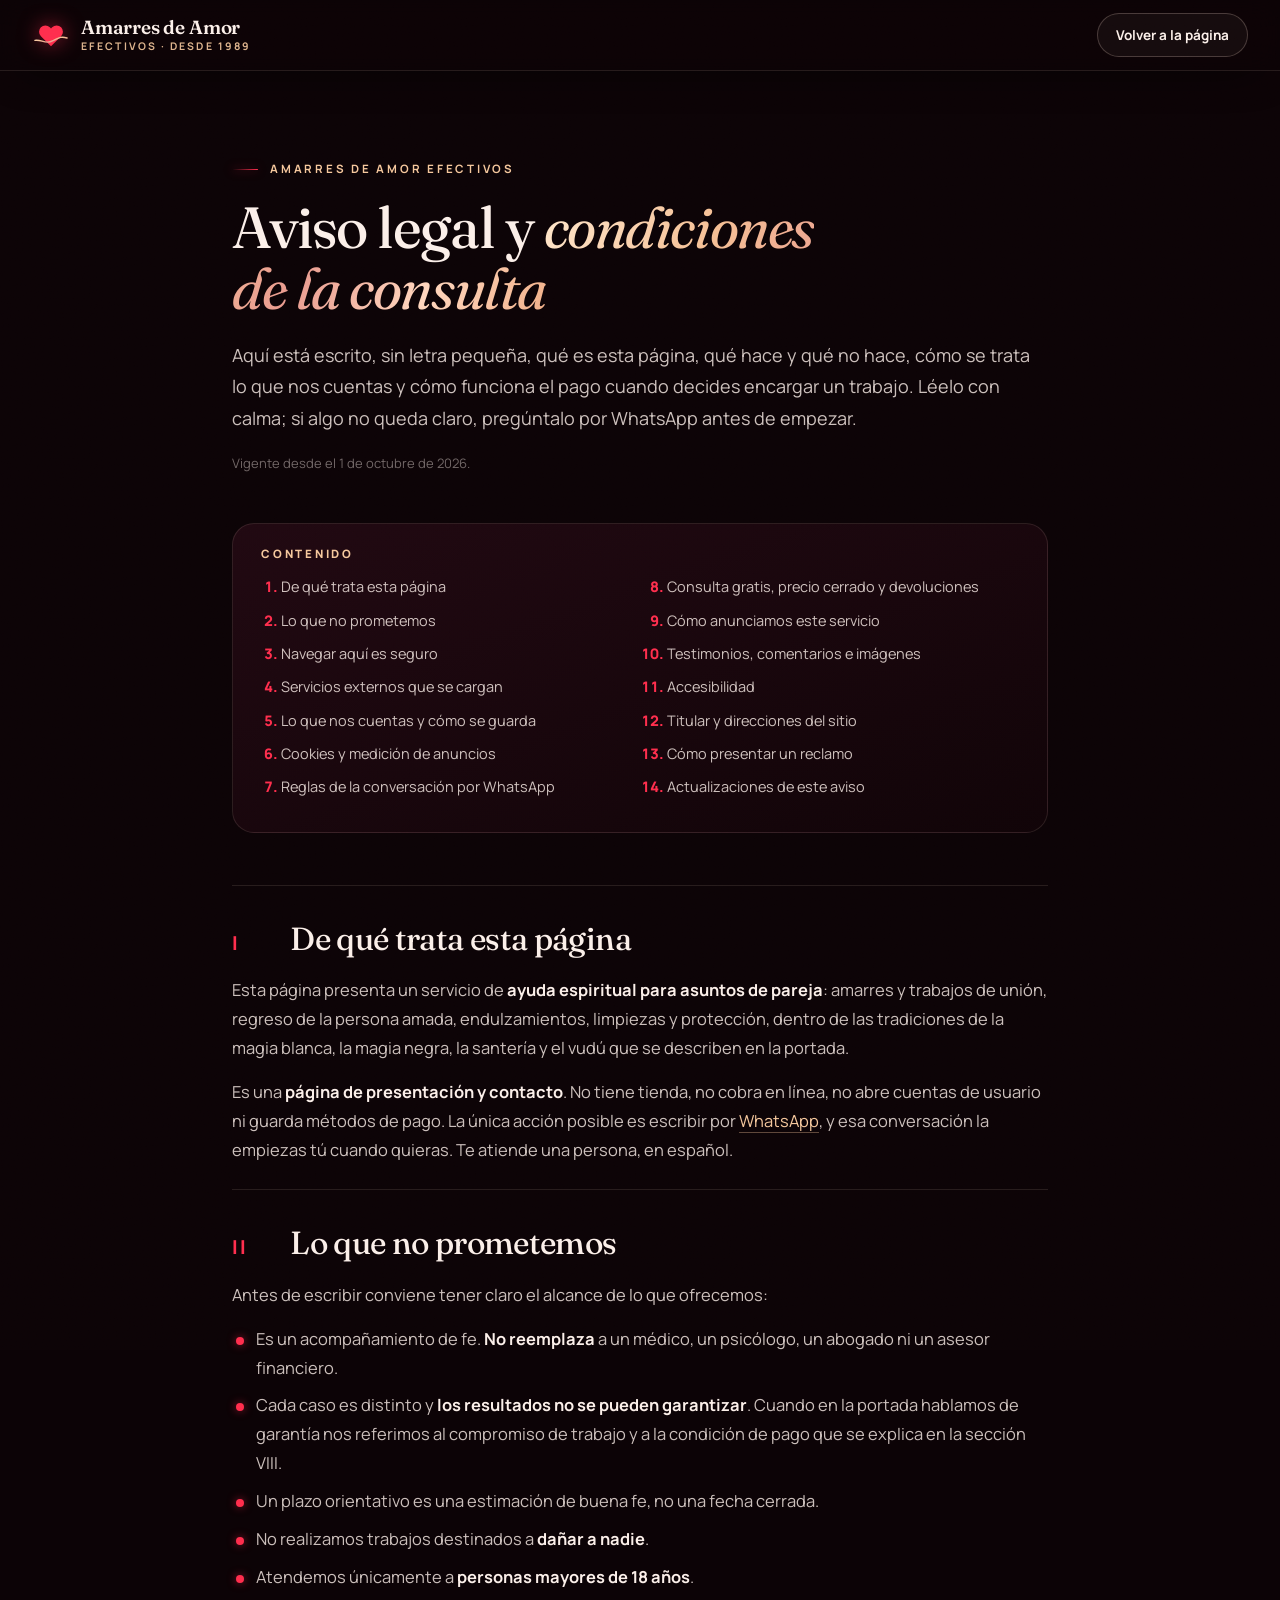
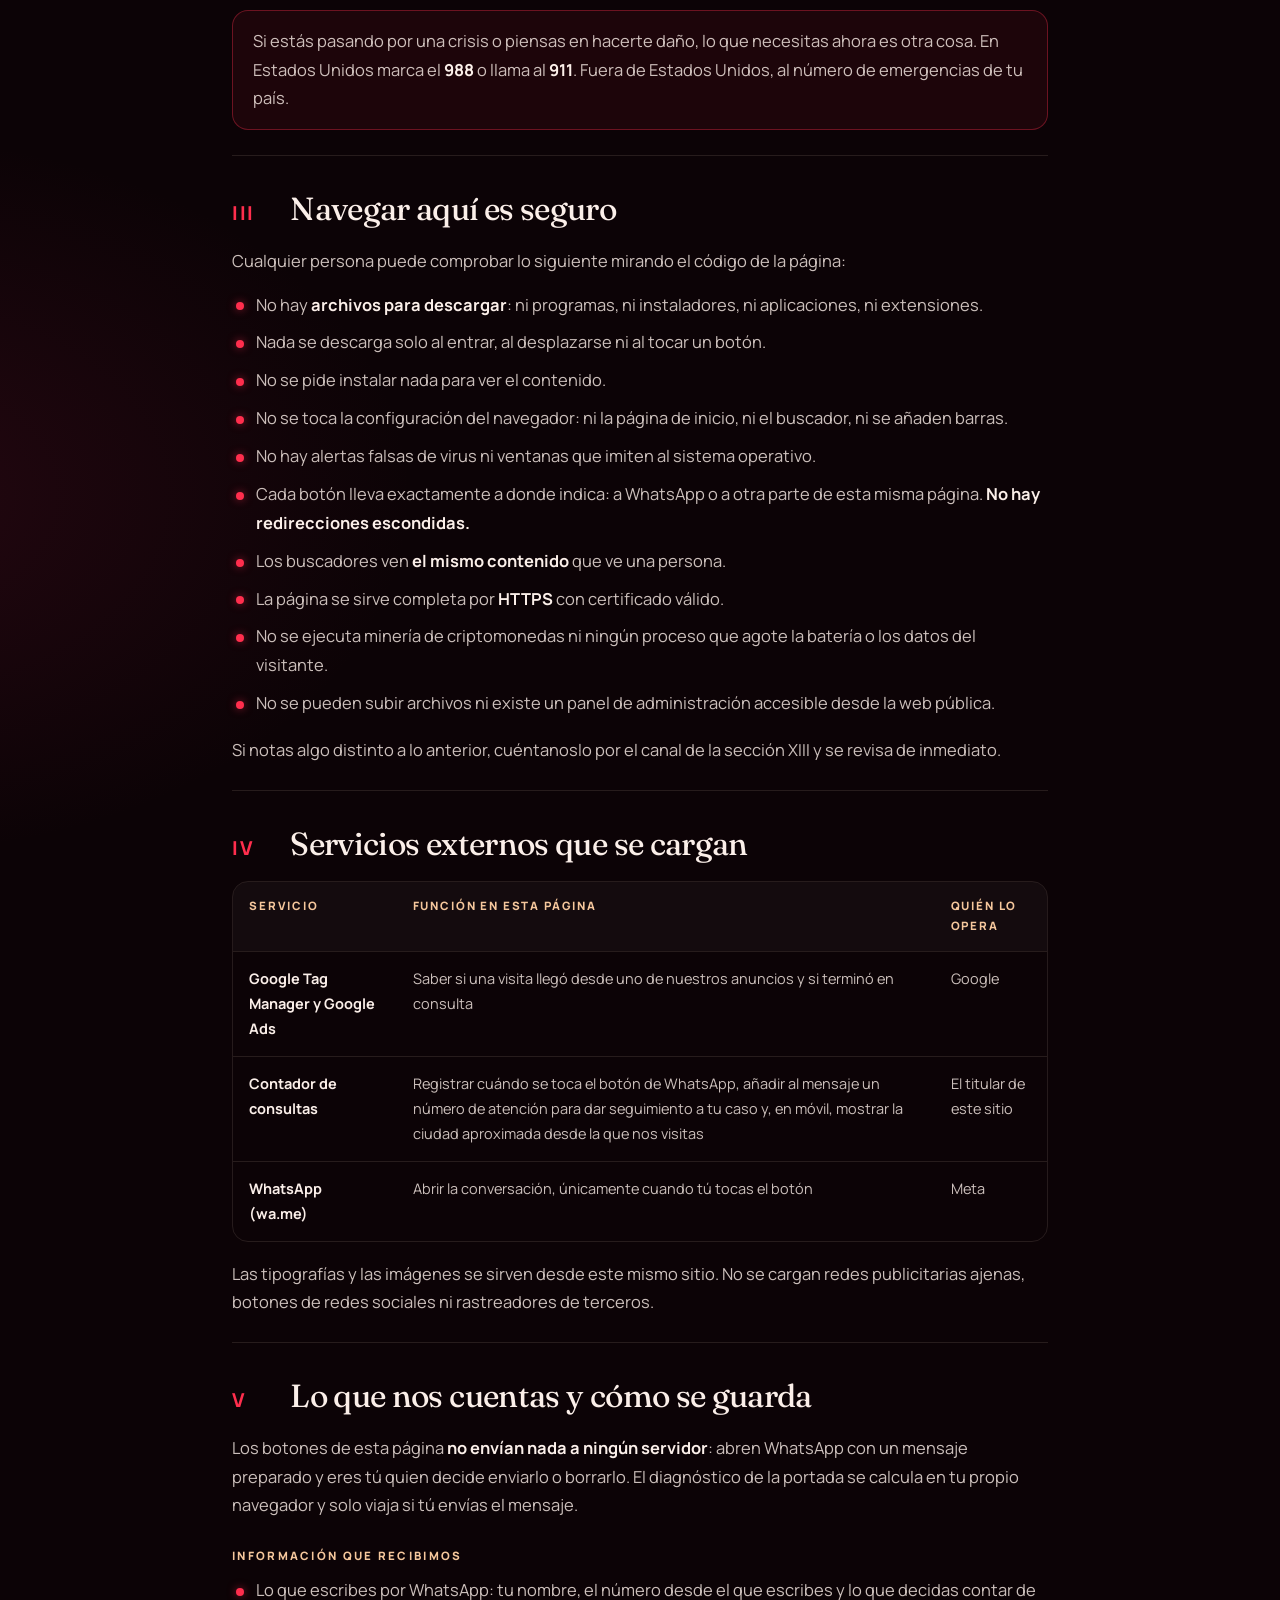
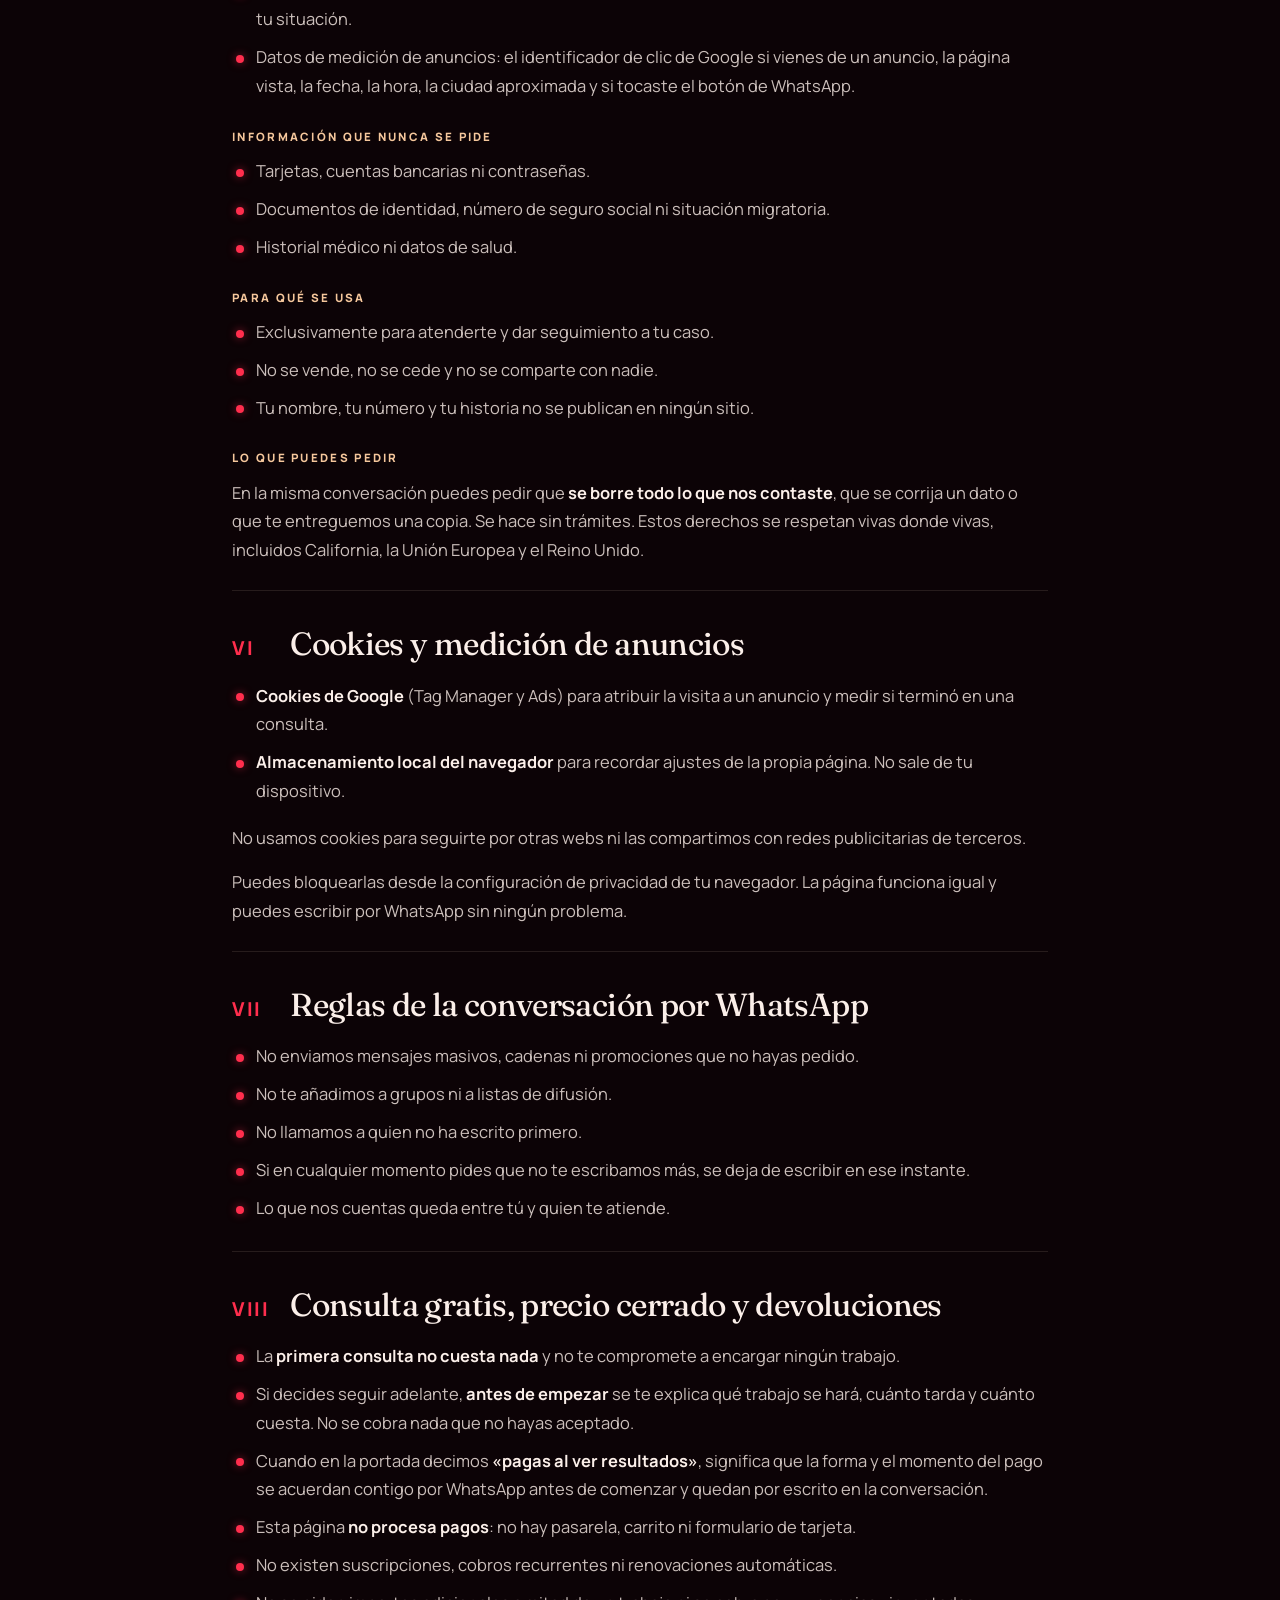
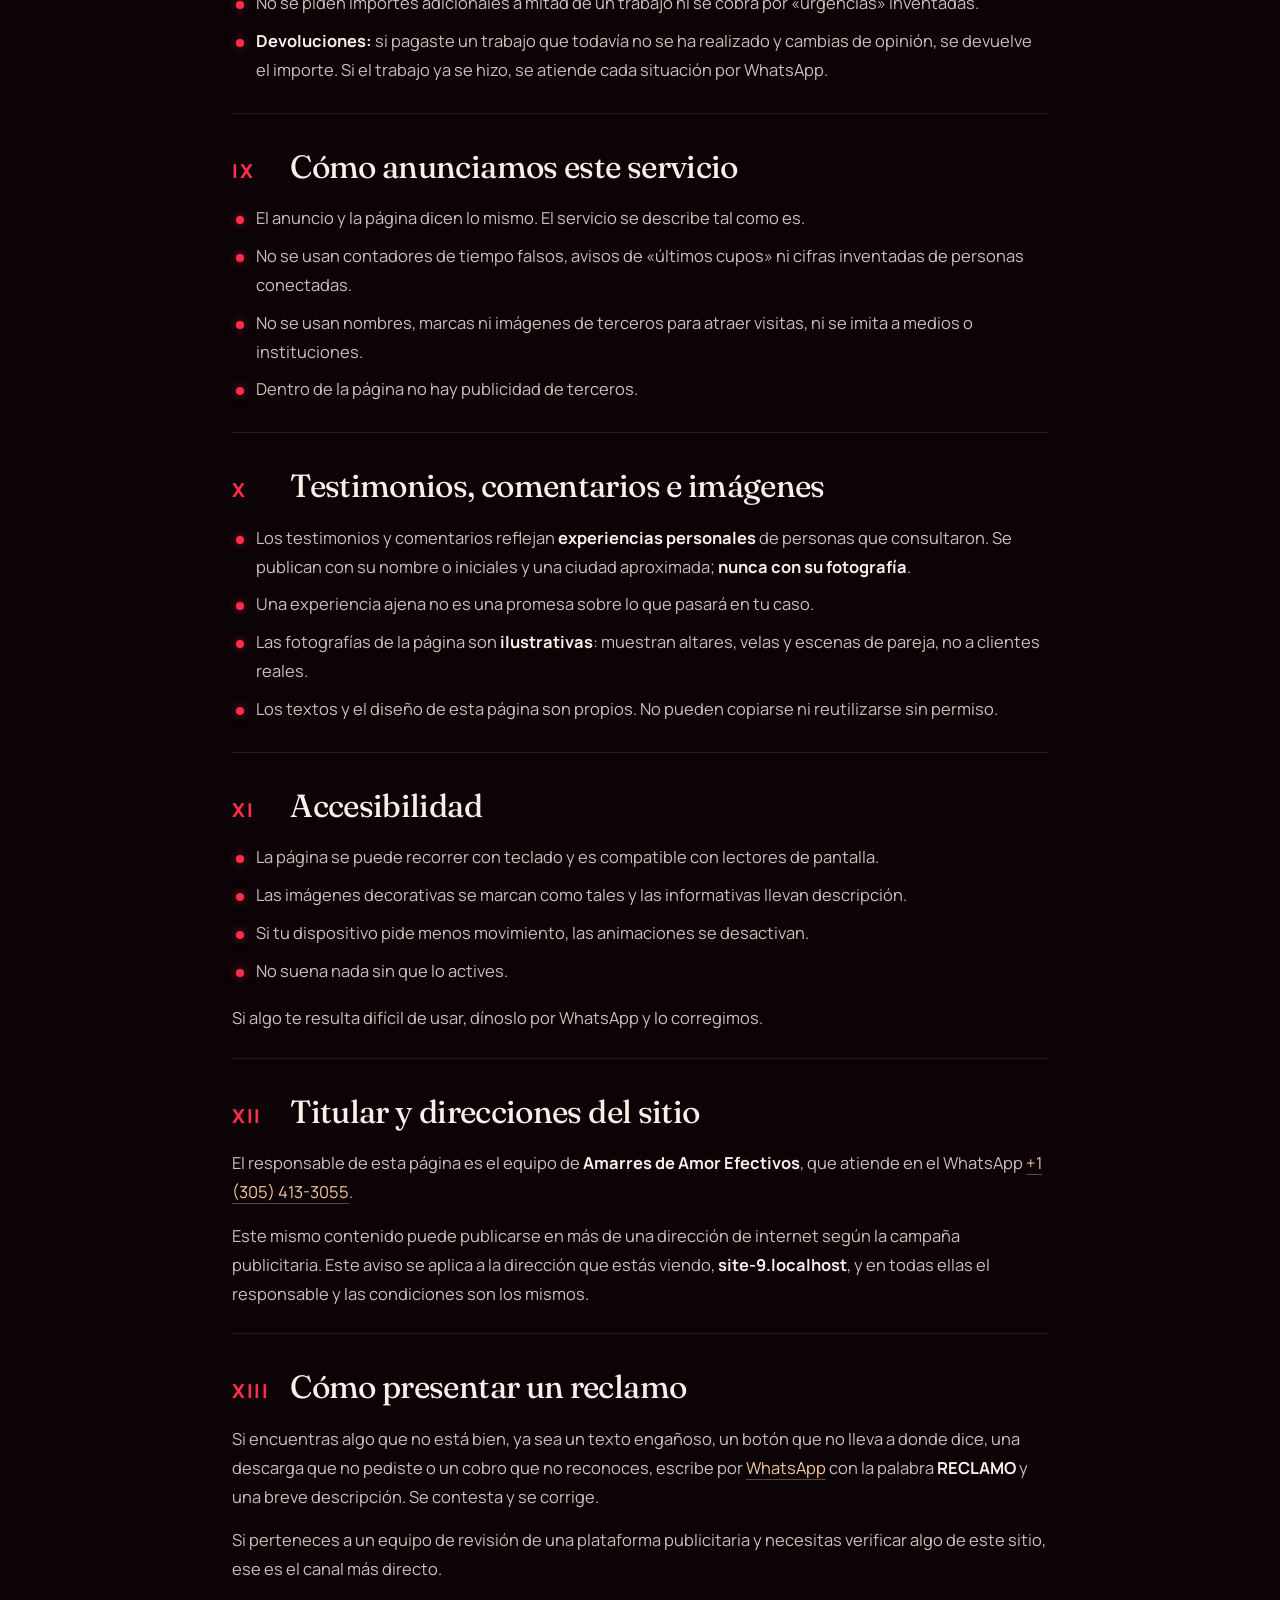
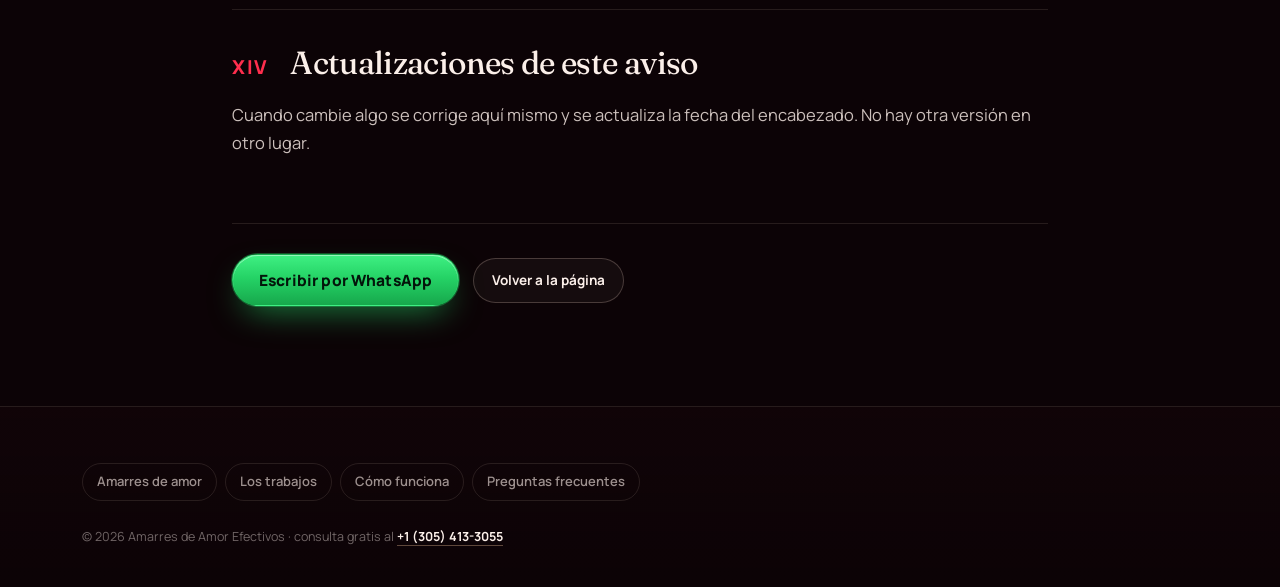
==== commit 49f99324: "Cambiar número de WhatsApp 14802439808 → 13054133055 en 5 archivo(s)" ====
--- a/politicas.html
+++ b/politicas.html
@@ -236,7 +236,7 @@
         <h2><span class="num">XII</span> Titular y direcciones del sitio</h2>
         <p>
           El responsable de esta página es el equipo de <strong>Amarres de Amor Efectivos</strong>, que atiende en el
-          WhatsApp <a href="https://wa.me/13054133055" data-wa data-origen="aviso-legal-numero" data-wa-numero target="_blank" rel="noopener">+14802439808</a>.
+          WhatsApp <a href="https://wa.me/13054133055" data-wa data-origen="aviso-legal-numero" data-wa-numero target="_blank" rel="noopener">+13054133055</a>.
         </p>
         <p>
           Este mismo contenido puede publicarse en más de una dirección de internet según la campaña publicitaria. Este
@@ -276,7 +276,7 @@
           <a href="index.html#preguntas">Preguntas frecuentes</a>
         </nav>
         <p class="foot-copy">© <span data-year>2026</span> Amarres de Amor Efectivos · consulta gratis al
-          <a href="https://wa.me/13054133055" data-wa data-origen="pie-legal" data-wa-numero target="_blank" rel="noopener">+14802439808</a>
+          <a href="https://wa.me/13054133055" data-wa data-origen="pie-legal" data-wa-numero target="_blank" rel="noopener">+13054133055</a>
         </p>
       </div>
     </footer>
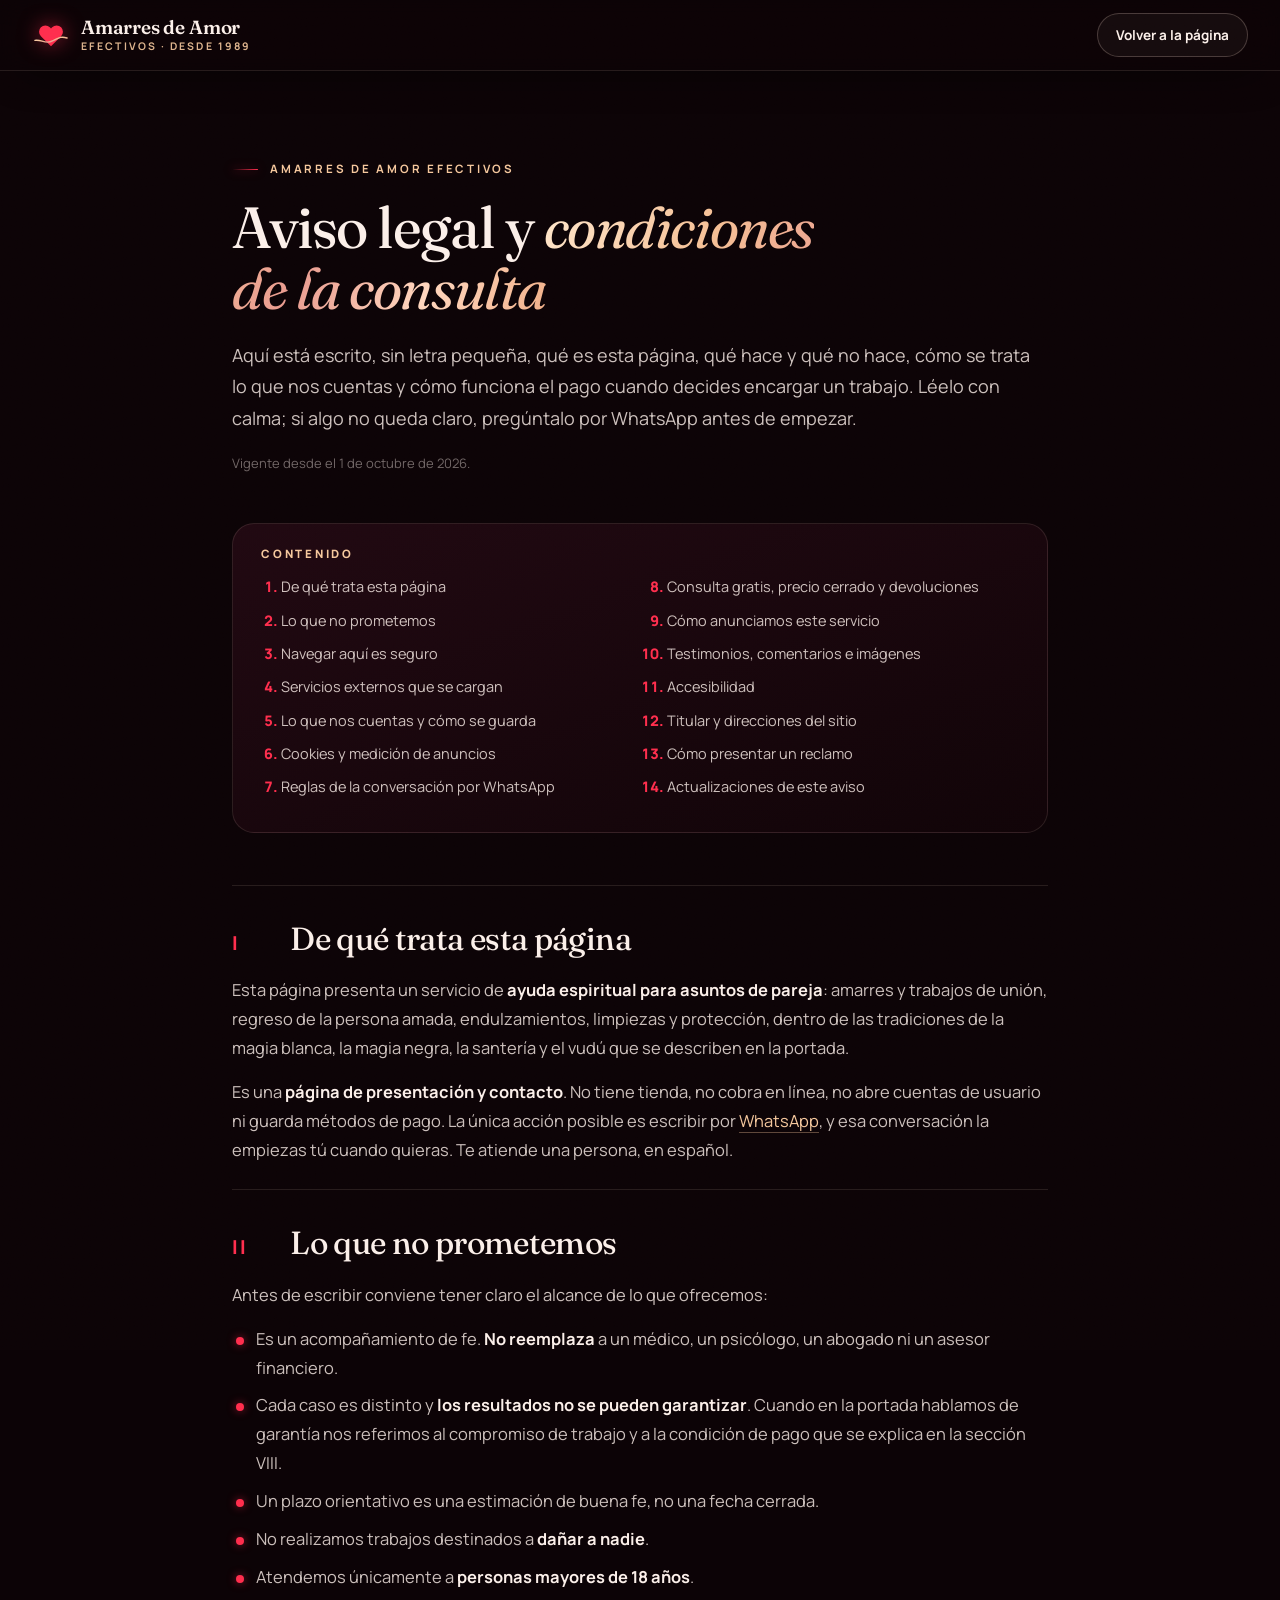
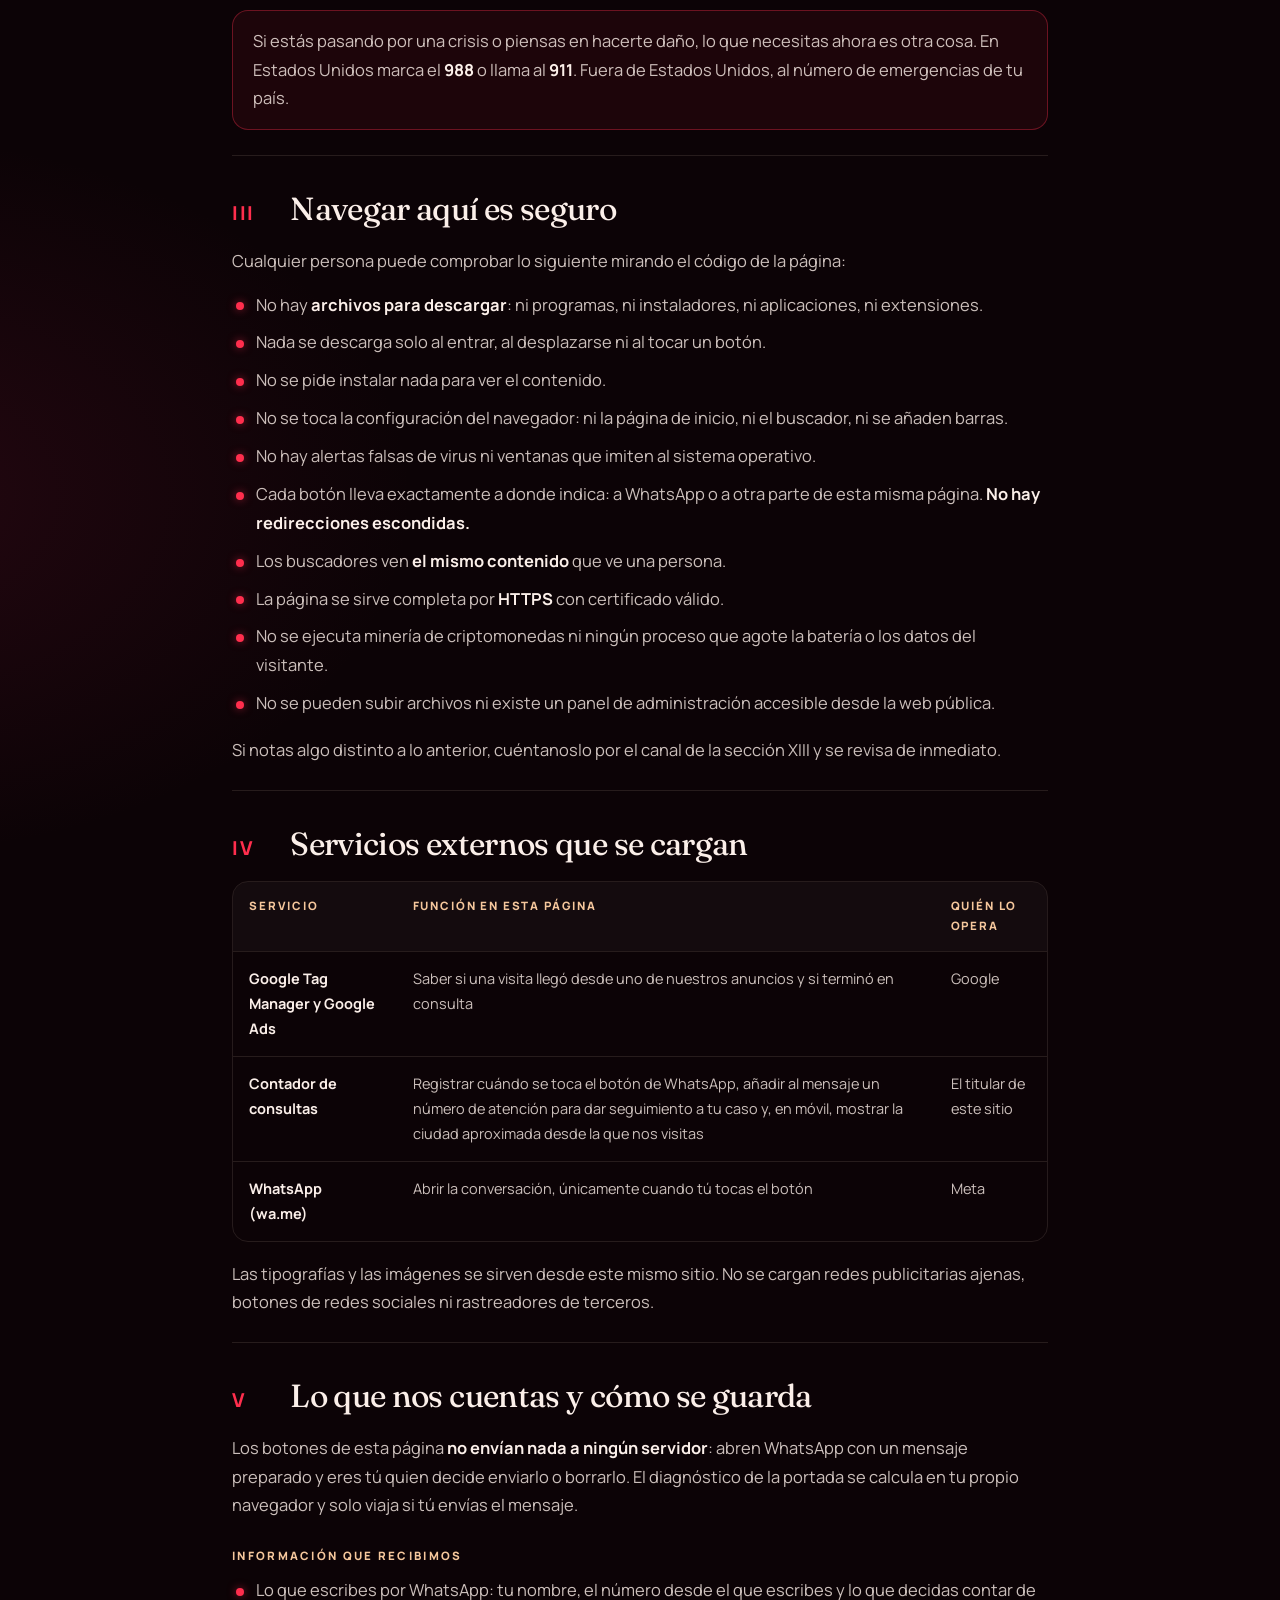
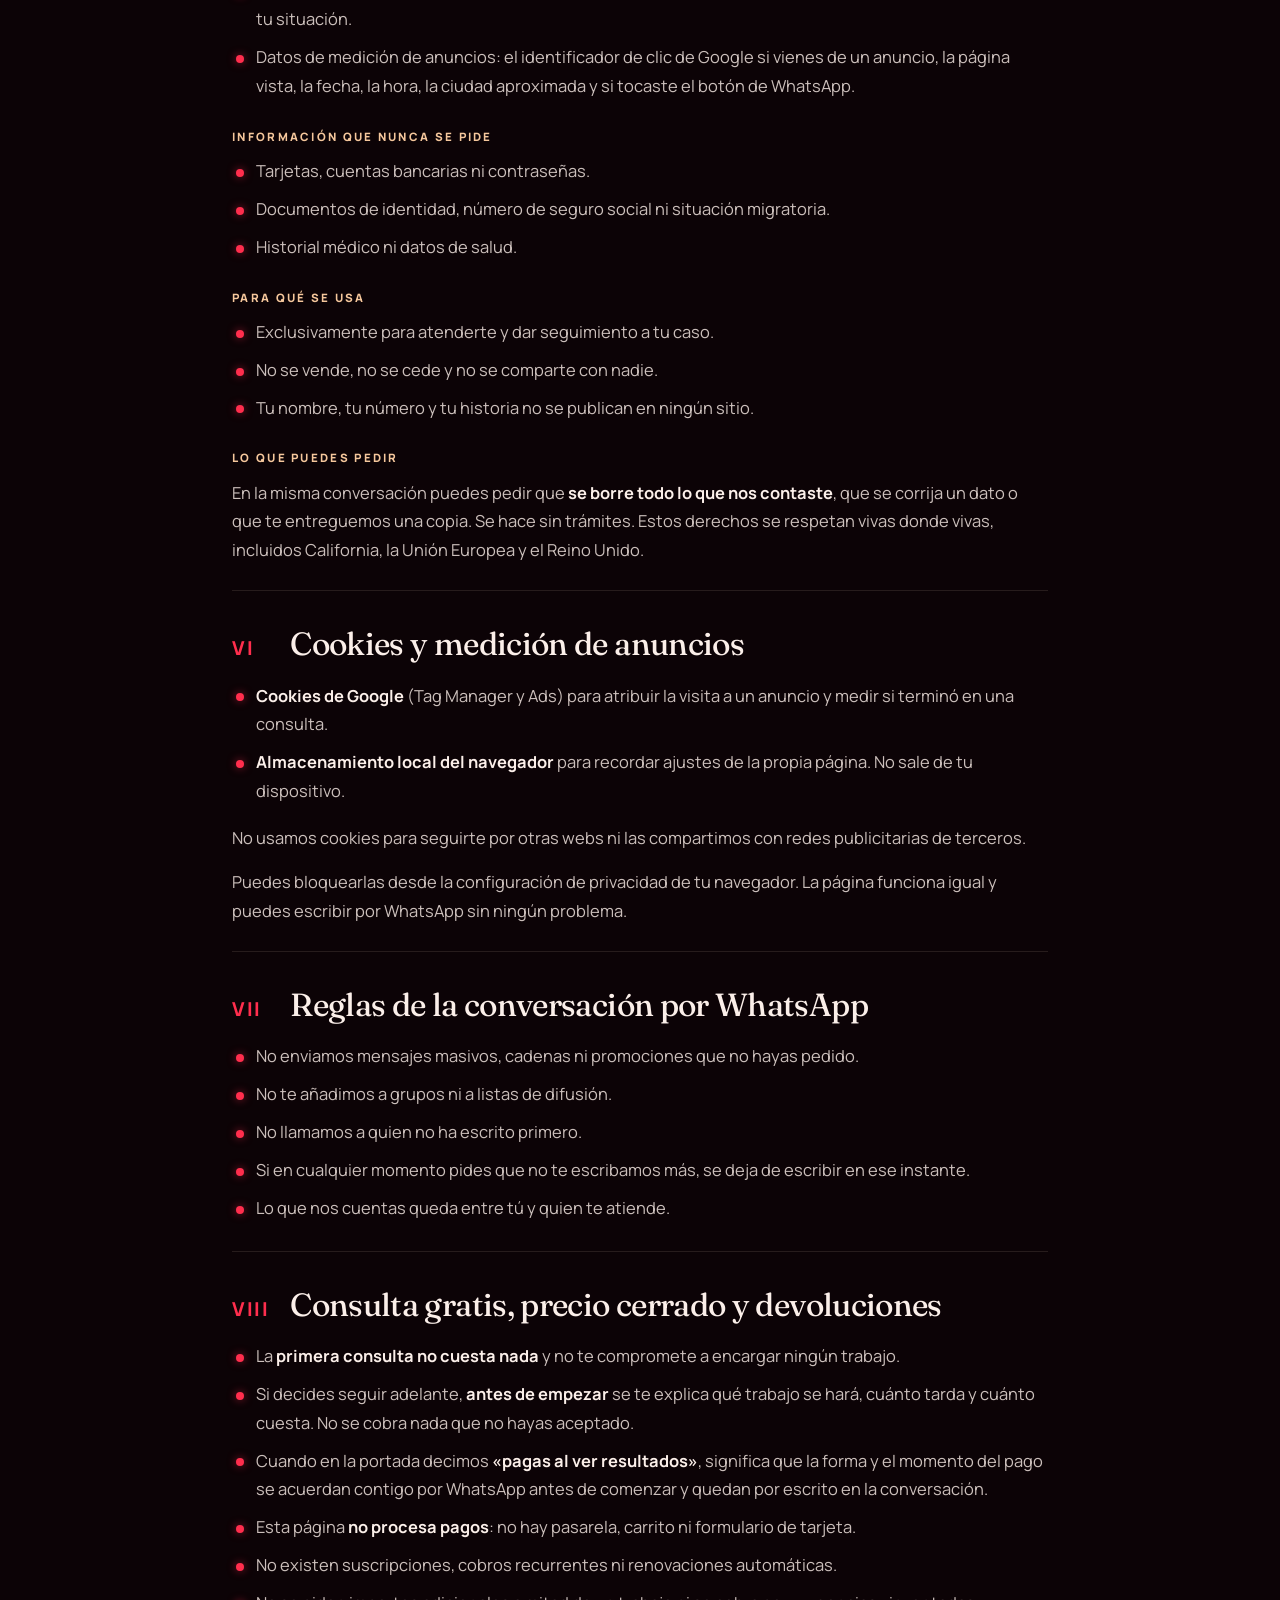
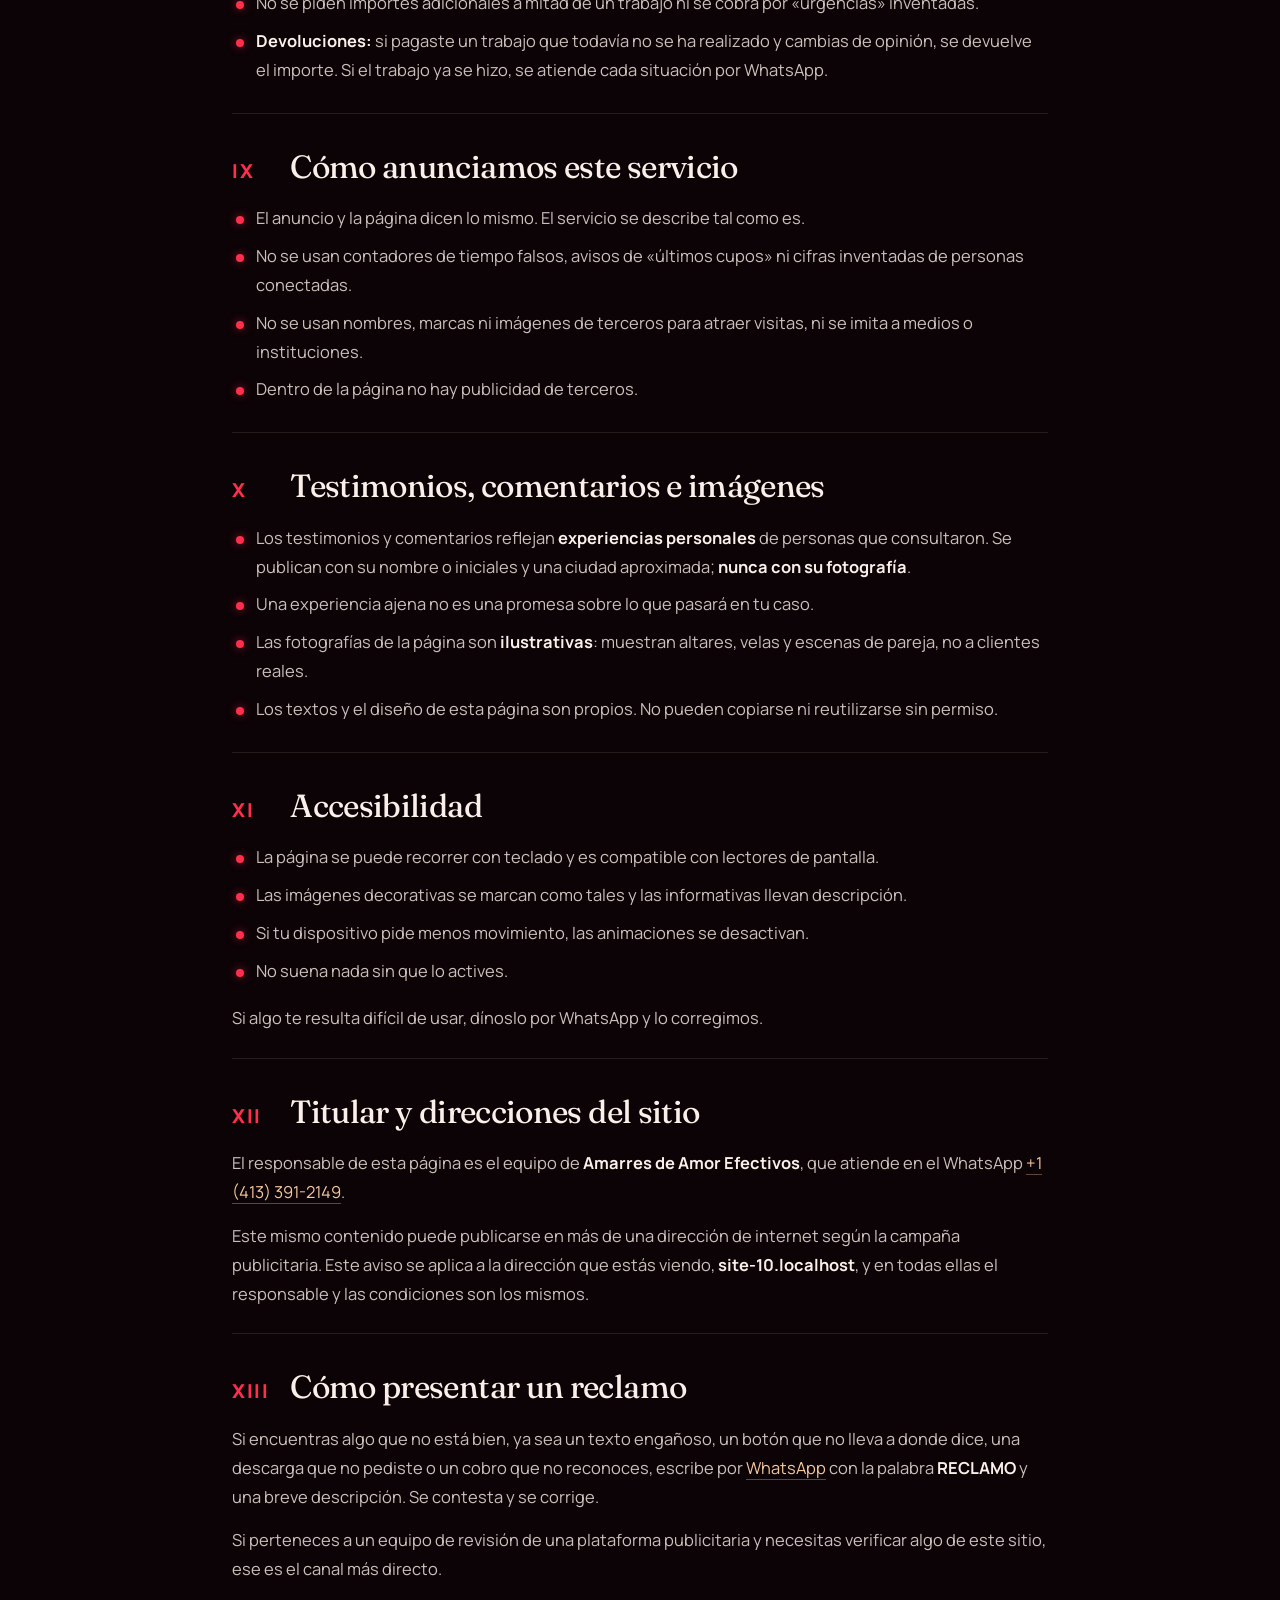
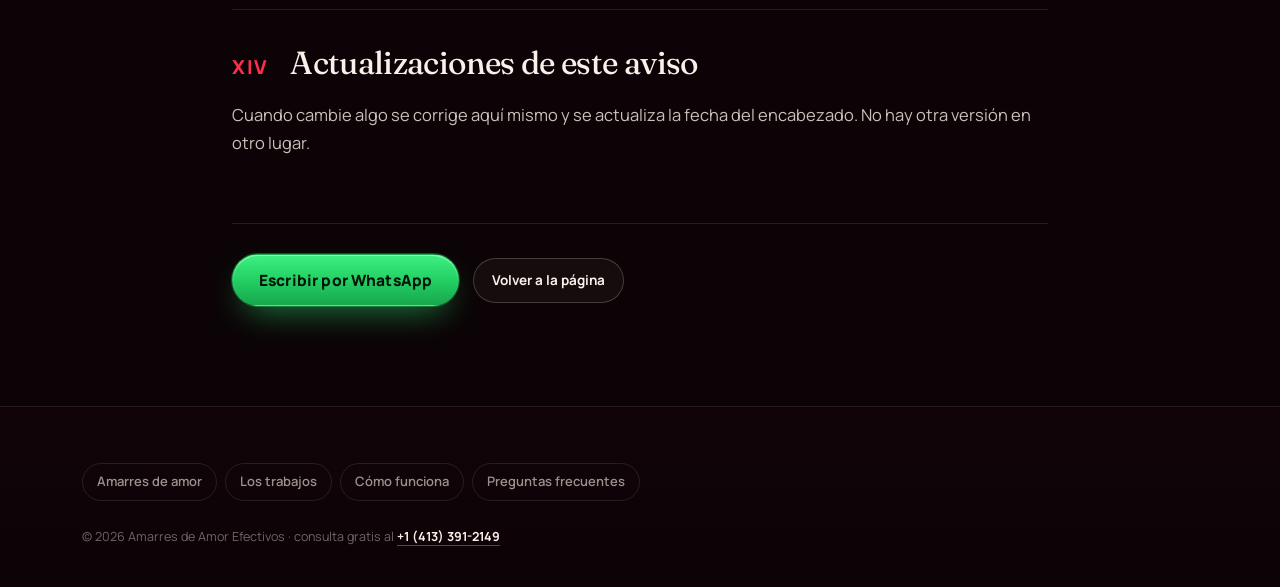
==== commit ecd71d1b: "Cambiar número de WhatsApp 13054133055 → 14133912149 en 5 archivo(s)" ====
--- a/politicas.html
+++ b/politicas.html
@@ -78,7 +78,7 @@
         <p>
           Es una <strong>página de presentación y contacto</strong>. No tiene tienda, no cobra en línea, no abre cuentas
           de usuario ni guarda métodos de pago. La única acción posible es escribir por
-          <a href="https://wa.me/13054133055" data-wa data-origen="aviso-legal" data-wa-text="Hola, tengo una pregunta sobre el aviso legal de la página." target="_blank" rel="noopener">WhatsApp</a>,
+          <a href="https://wa.me/14133912149" data-wa data-origen="aviso-legal" data-wa-text="Hola, tengo una pregunta sobre el aviso legal de la página." target="_blank" rel="noopener">WhatsApp</a>,
           y esa conversación la empiezas tú cuando quieras. Te atiende una persona, en español.
         </p>
       </section>
@@ -236,7 +236,7 @@
         <h2><span class="num">XII</span> Titular y direcciones del sitio</h2>
         <p>
           El responsable de esta página es el equipo de <strong>Amarres de Amor Efectivos</strong>, que atiende en el
-          WhatsApp <a href="https://wa.me/13054133055" data-wa data-origen="aviso-legal-numero" data-wa-numero target="_blank" rel="noopener">+13054133055</a>.
+          WhatsApp <a href="https://wa.me/14133912149" data-wa data-origen="aviso-legal-numero" data-wa-numero target="_blank" rel="noopener">+14133912149</a>.
         </p>
         <p>
           Este mismo contenido puede publicarse en más de una dirección de internet según la campaña publicitaria. Este
@@ -250,7 +250,7 @@
         <p>
           Si encuentras algo que no está bien, ya sea un texto engañoso, un botón que no lleva a donde dice, una
           descarga que no pediste o un cobro que no reconoces, escribe por
-          <a href="https://wa.me/13054133055" data-wa data-origen="aviso-legal-reclamo" data-wa-text="RECLAMO: " target="_blank" rel="noopener">WhatsApp</a>
+          <a href="https://wa.me/14133912149" data-wa data-origen="aviso-legal-reclamo" data-wa-text="RECLAMO: " target="_blank" rel="noopener">WhatsApp</a>
           con la palabra <strong>RECLAMO</strong> y una breve descripción. Se contesta y se corrige.
         </p>
         <p>Si perteneces a un equipo de revisión de una plataforma publicitaria y necesitas verificar algo de este sitio, ese es el canal más directo.</p>
@@ -262,7 +262,7 @@
       </section>
 
       <p class="legal-pie">
-        <a class="btn btn-wa" href="https://wa.me/13054133055" data-wa data-origen="aviso-legal-pie" data-wa-text="Hola, vengo del aviso legal de la página y quiero hacer una consulta." target="_blank" rel="noopener">Escribir por WhatsApp</a>
+        <a class="btn btn-wa" href="https://wa.me/14133912149" data-wa data-origen="aviso-legal-pie" data-wa-text="Hola, vengo del aviso legal de la página y quiero hacer una consulta." target="_blank" rel="noopener">Escribir por WhatsApp</a>
         <a class="volver" href="index.html">Volver a la página</a>
       </p>
     </main>
@@ -276,7 +276,7 @@
           <a href="index.html#preguntas">Preguntas frecuentes</a>
         </nav>
         <p class="foot-copy">© <span data-year>2026</span> Amarres de Amor Efectivos · consulta gratis al
-          <a href="https://wa.me/13054133055" data-wa data-origen="pie-legal" data-wa-numero target="_blank" rel="noopener">+13054133055</a>
+          <a href="https://wa.me/14133912149" data-wa data-origen="pie-legal" data-wa-numero target="_blank" rel="noopener">+14133912149</a>
         </p>
       </div>
     </footer>
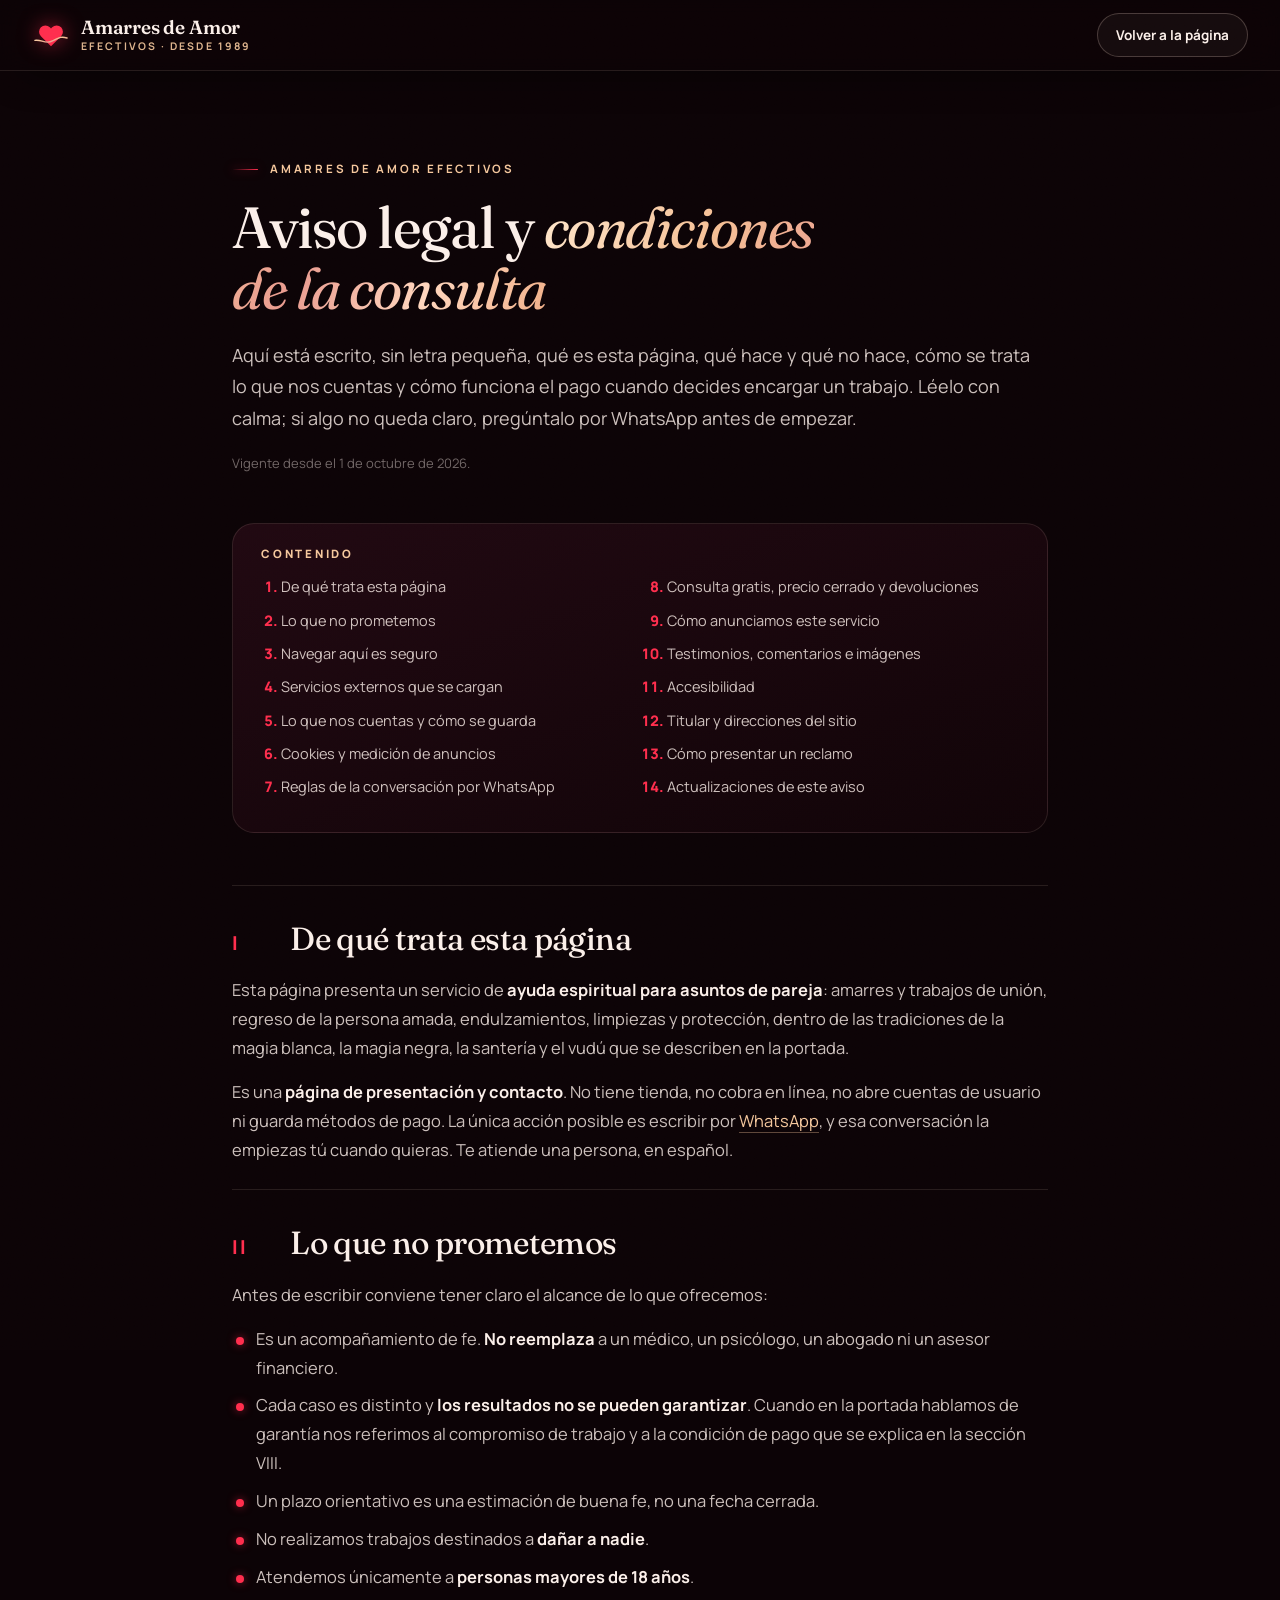
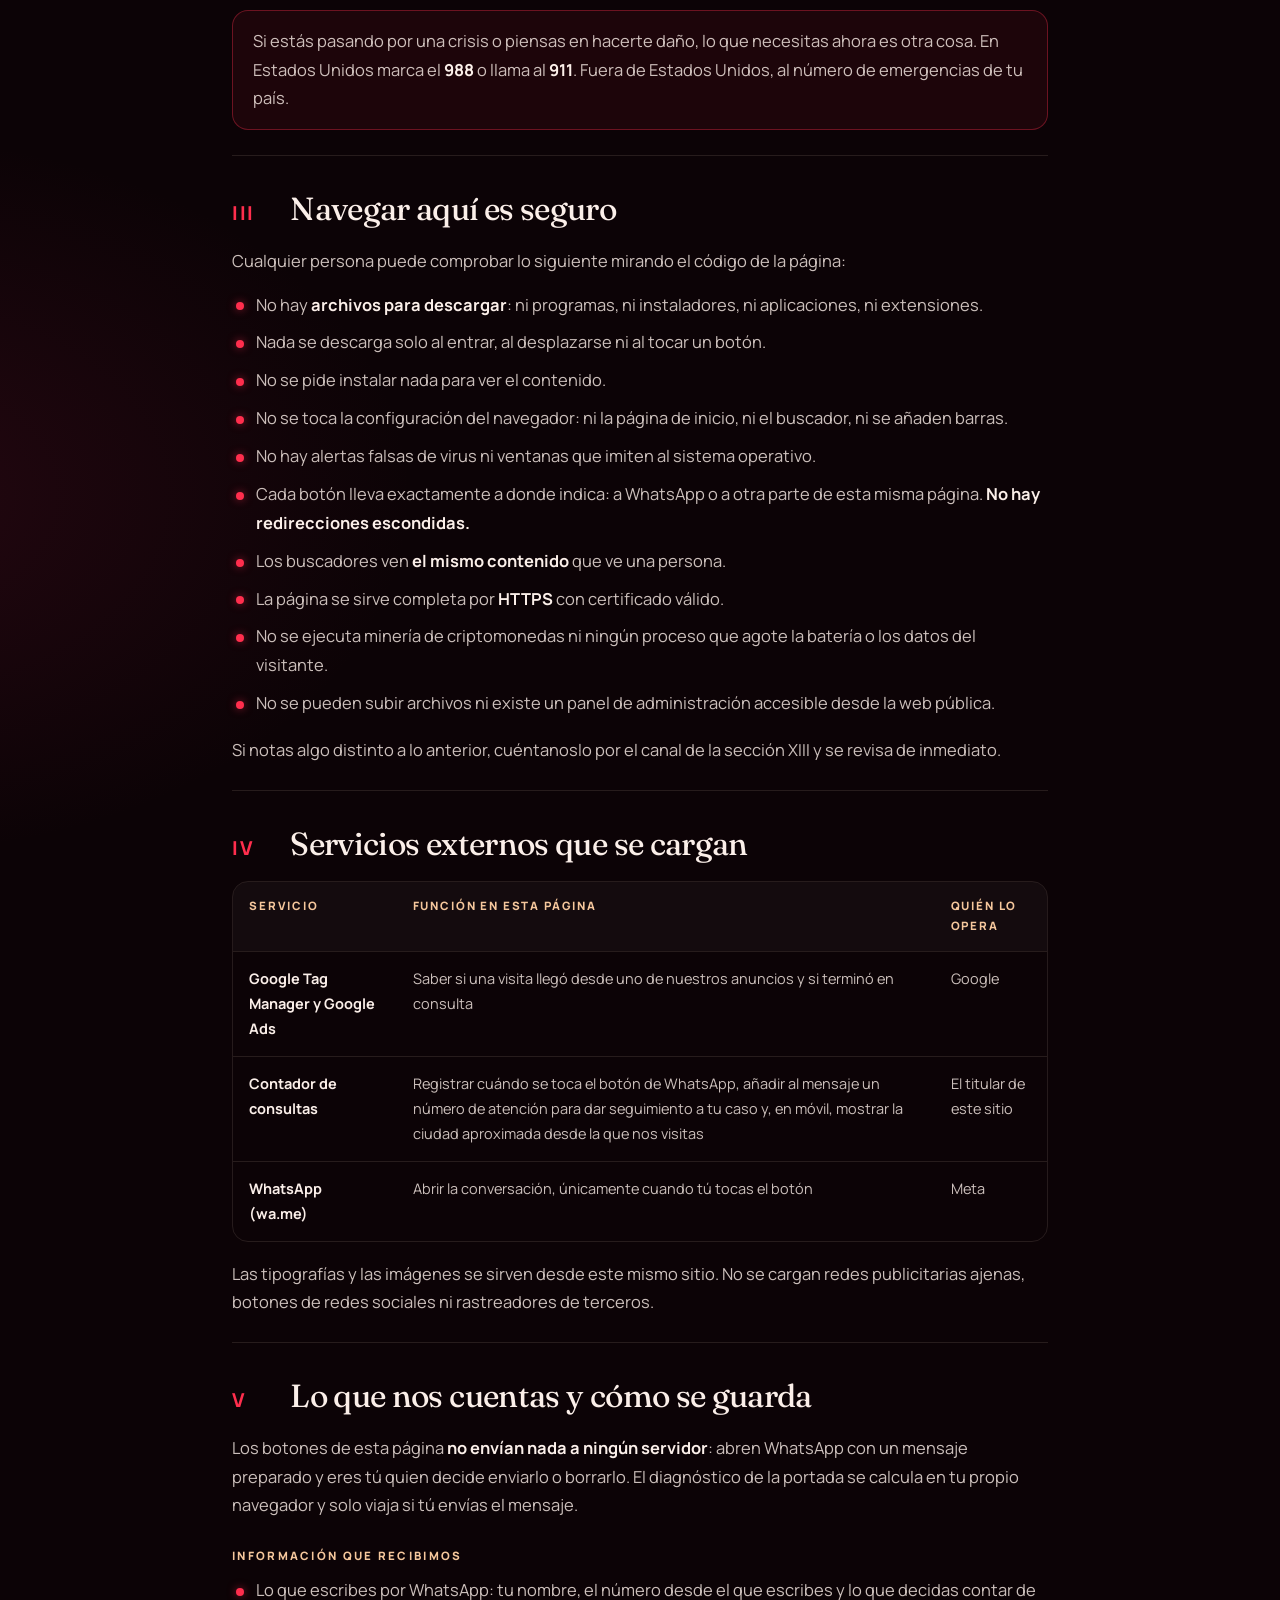
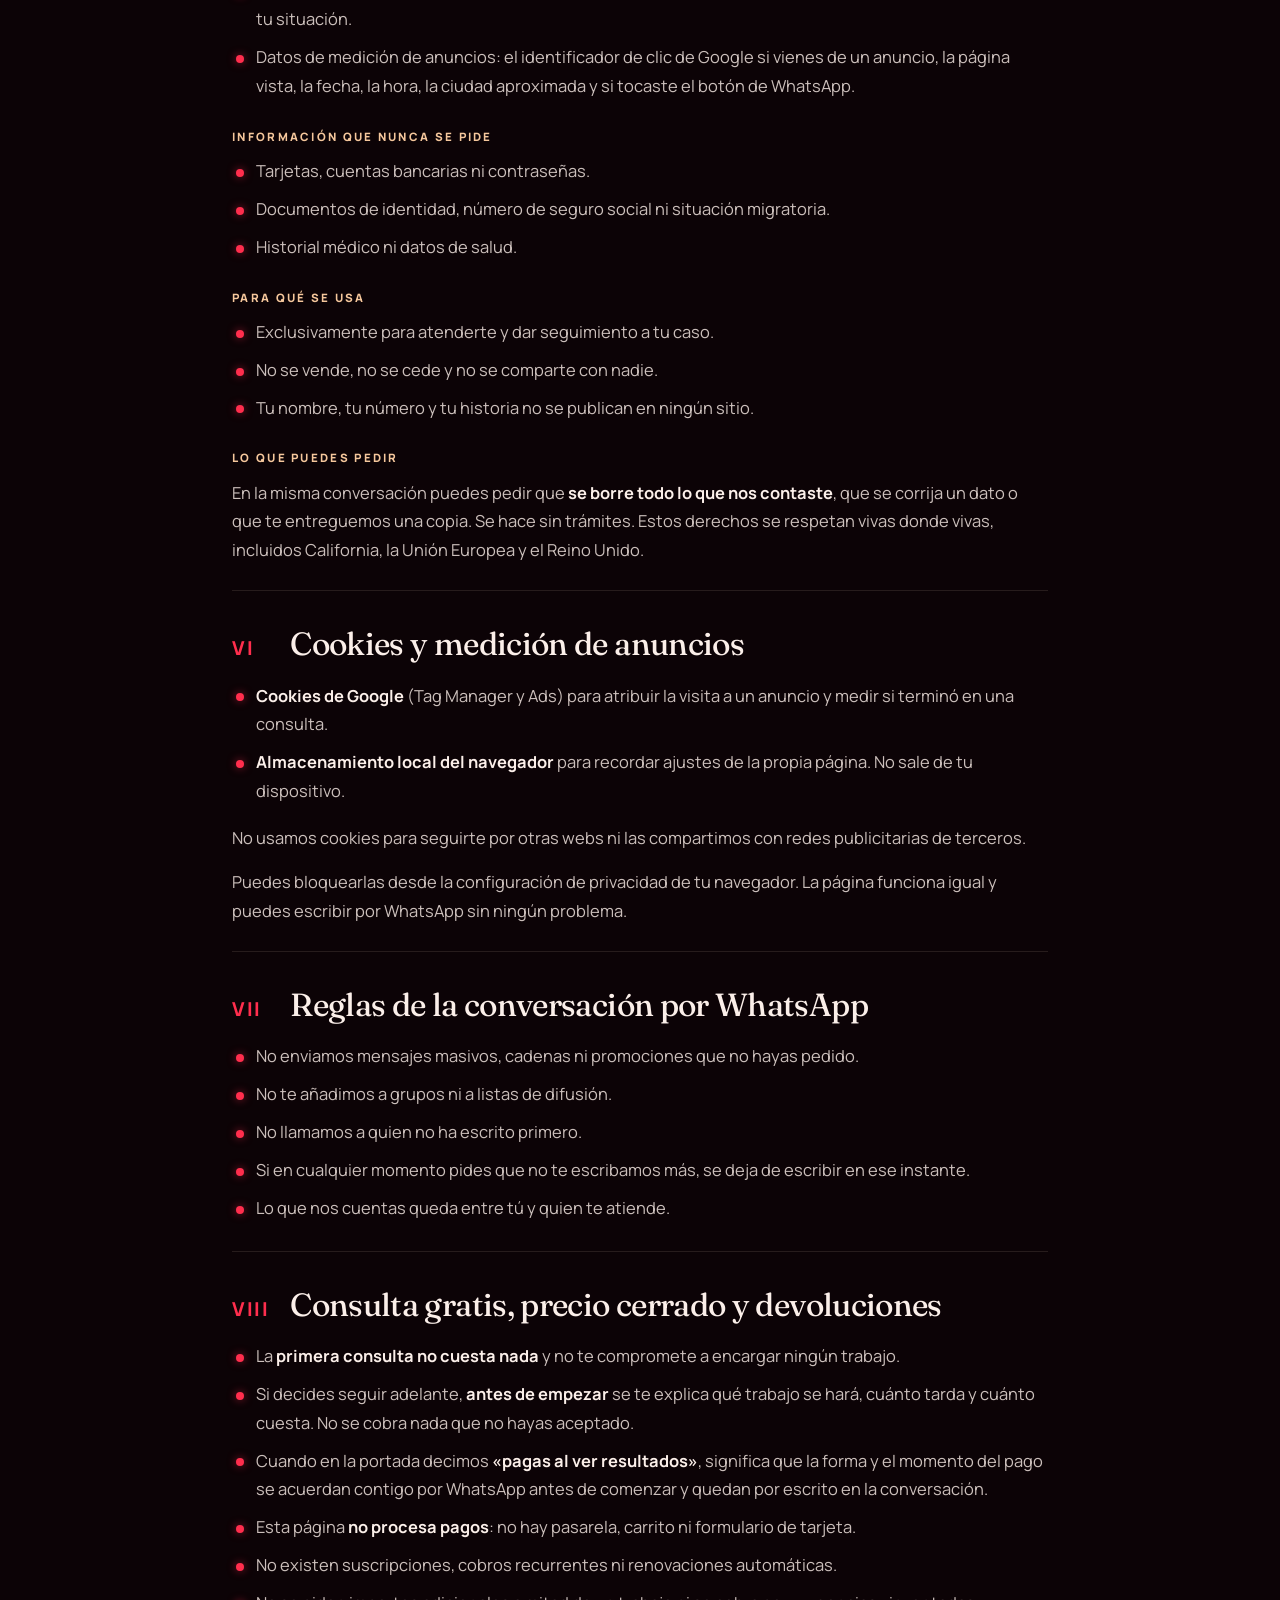
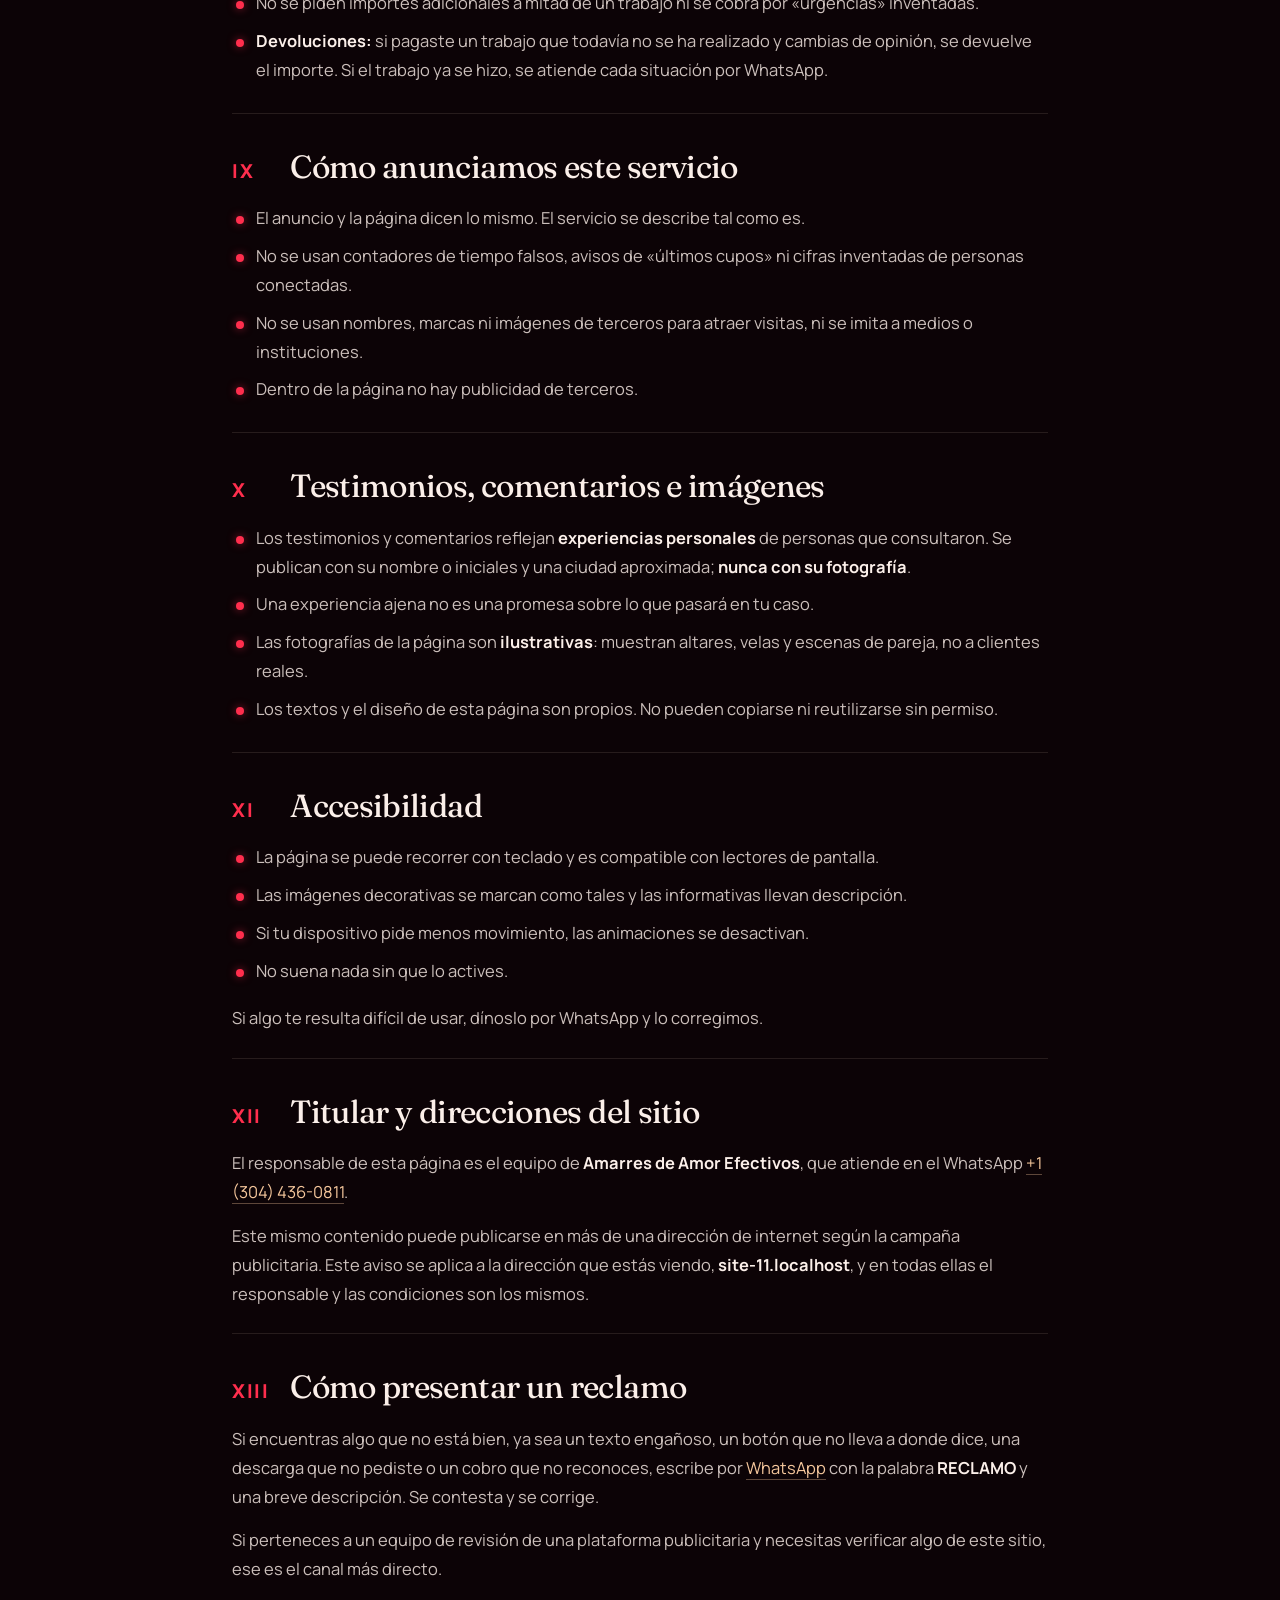
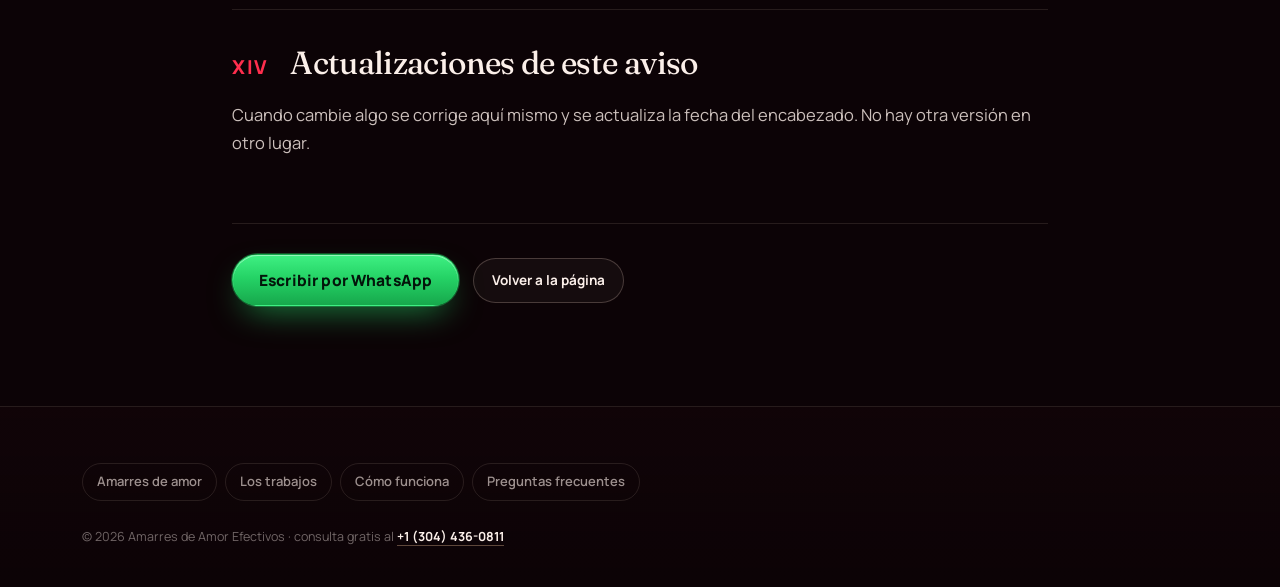
==== commit 53d5864e: "Cambiar número de WhatsApp 14133912149 → 13044360811 en 5 archivo(s)" ====
--- a/politicas.html
+++ b/politicas.html
@@ -78,7 +78,7 @@
         <p>
           Es una <strong>página de presentación y contacto</strong>. No tiene tienda, no cobra en línea, no abre cuentas
           de usuario ni guarda métodos de pago. La única acción posible es escribir por
-          <a href="https://wa.me/14133912149" data-wa data-origen="aviso-legal" data-wa-text="Hola, tengo una pregunta sobre el aviso legal de la página." target="_blank" rel="noopener">WhatsApp</a>,
+          <a href="https://wa.me/13044360811" data-wa data-origen="aviso-legal" data-wa-text="Hola, tengo una pregunta sobre el aviso legal de la página." target="_blank" rel="noopener">WhatsApp</a>,
           y esa conversación la empiezas tú cuando quieras. Te atiende una persona, en español.
         </p>
       </section>
@@ -236,7 +236,7 @@
         <h2><span class="num">XII</span> Titular y direcciones del sitio</h2>
         <p>
           El responsable de esta página es el equipo de <strong>Amarres de Amor Efectivos</strong>, que atiende en el
-          WhatsApp <a href="https://wa.me/14133912149" data-wa data-origen="aviso-legal-numero" data-wa-numero target="_blank" rel="noopener">+14133912149</a>.
+          WhatsApp <a href="https://wa.me/13044360811" data-wa data-origen="aviso-legal-numero" data-wa-numero target="_blank" rel="noopener">+13044360811</a>.
         </p>
         <p>
           Este mismo contenido puede publicarse en más de una dirección de internet según la campaña publicitaria. Este
@@ -250,7 +250,7 @@
         <p>
           Si encuentras algo que no está bien, ya sea un texto engañoso, un botón que no lleva a donde dice, una
           descarga que no pediste o un cobro que no reconoces, escribe por
-          <a href="https://wa.me/14133912149" data-wa data-origen="aviso-legal-reclamo" data-wa-text="RECLAMO: " target="_blank" rel="noopener">WhatsApp</a>
+          <a href="https://wa.me/13044360811" data-wa data-origen="aviso-legal-reclamo" data-wa-text="RECLAMO: " target="_blank" rel="noopener">WhatsApp</a>
           con la palabra <strong>RECLAMO</strong> y una breve descripción. Se contesta y se corrige.
         </p>
         <p>Si perteneces a un equipo de revisión de una plataforma publicitaria y necesitas verificar algo de este sitio, ese es el canal más directo.</p>
@@ -262,7 +262,7 @@
       </section>
 
       <p class="legal-pie">
-        <a class="btn btn-wa" href="https://wa.me/14133912149" data-wa data-origen="aviso-legal-pie" data-wa-text="Hola, vengo del aviso legal de la página y quiero hacer una consulta." target="_blank" rel="noopener">Escribir por WhatsApp</a>
+        <a class="btn btn-wa" href="https://wa.me/13044360811" data-wa data-origen="aviso-legal-pie" data-wa-text="Hola, vengo del aviso legal de la página y quiero hacer una consulta." target="_blank" rel="noopener">Escribir por WhatsApp</a>
         <a class="volver" href="index.html">Volver a la página</a>
       </p>
     </main>
@@ -276,7 +276,7 @@
           <a href="index.html#preguntas">Preguntas frecuentes</a>
         </nav>
         <p class="foot-copy">© <span data-year>2026</span> Amarres de Amor Efectivos · consulta gratis al
-          <a href="https://wa.me/14133912149" data-wa data-origen="pie-legal" data-wa-numero target="_blank" rel="noopener">+14133912149</a>
+          <a href="https://wa.me/13044360811" data-wa data-origen="pie-legal" data-wa-numero target="_blank" rel="noopener">+13044360811</a>
         </p>
       </div>
     </footer>
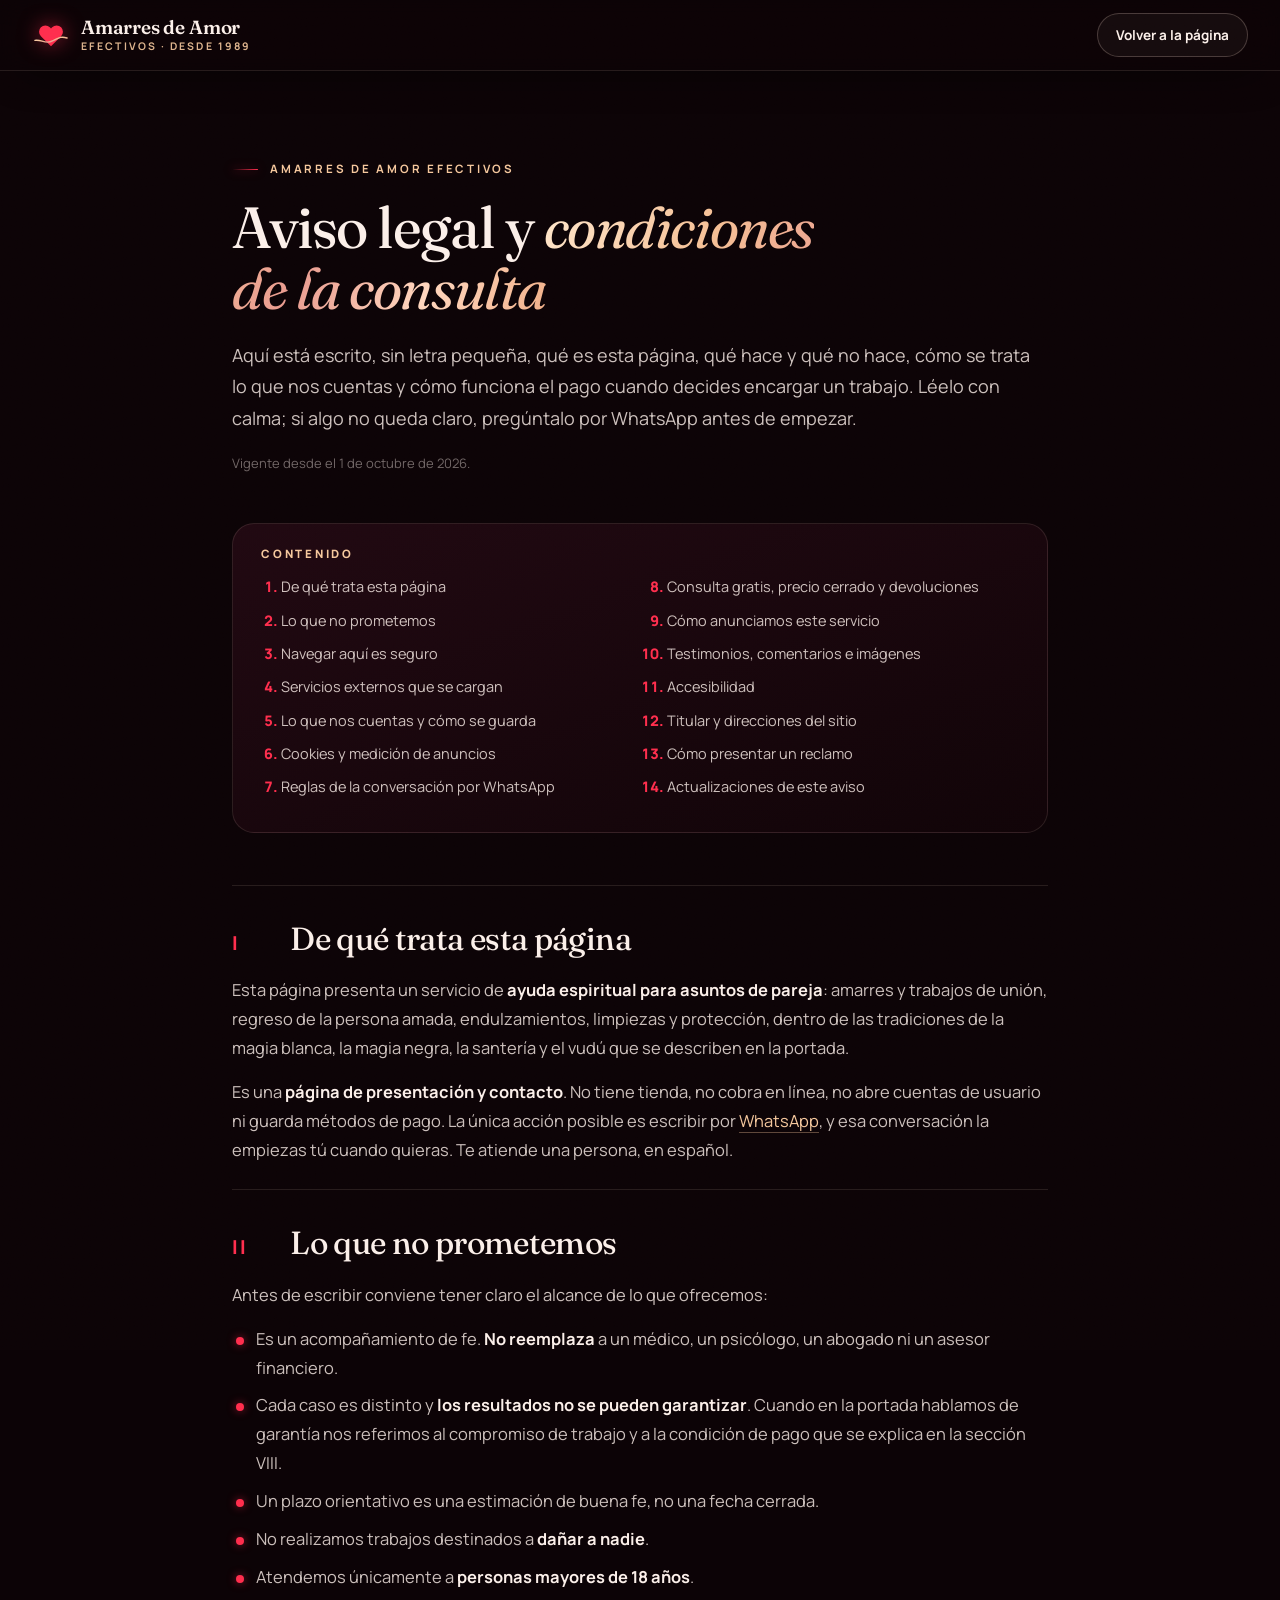
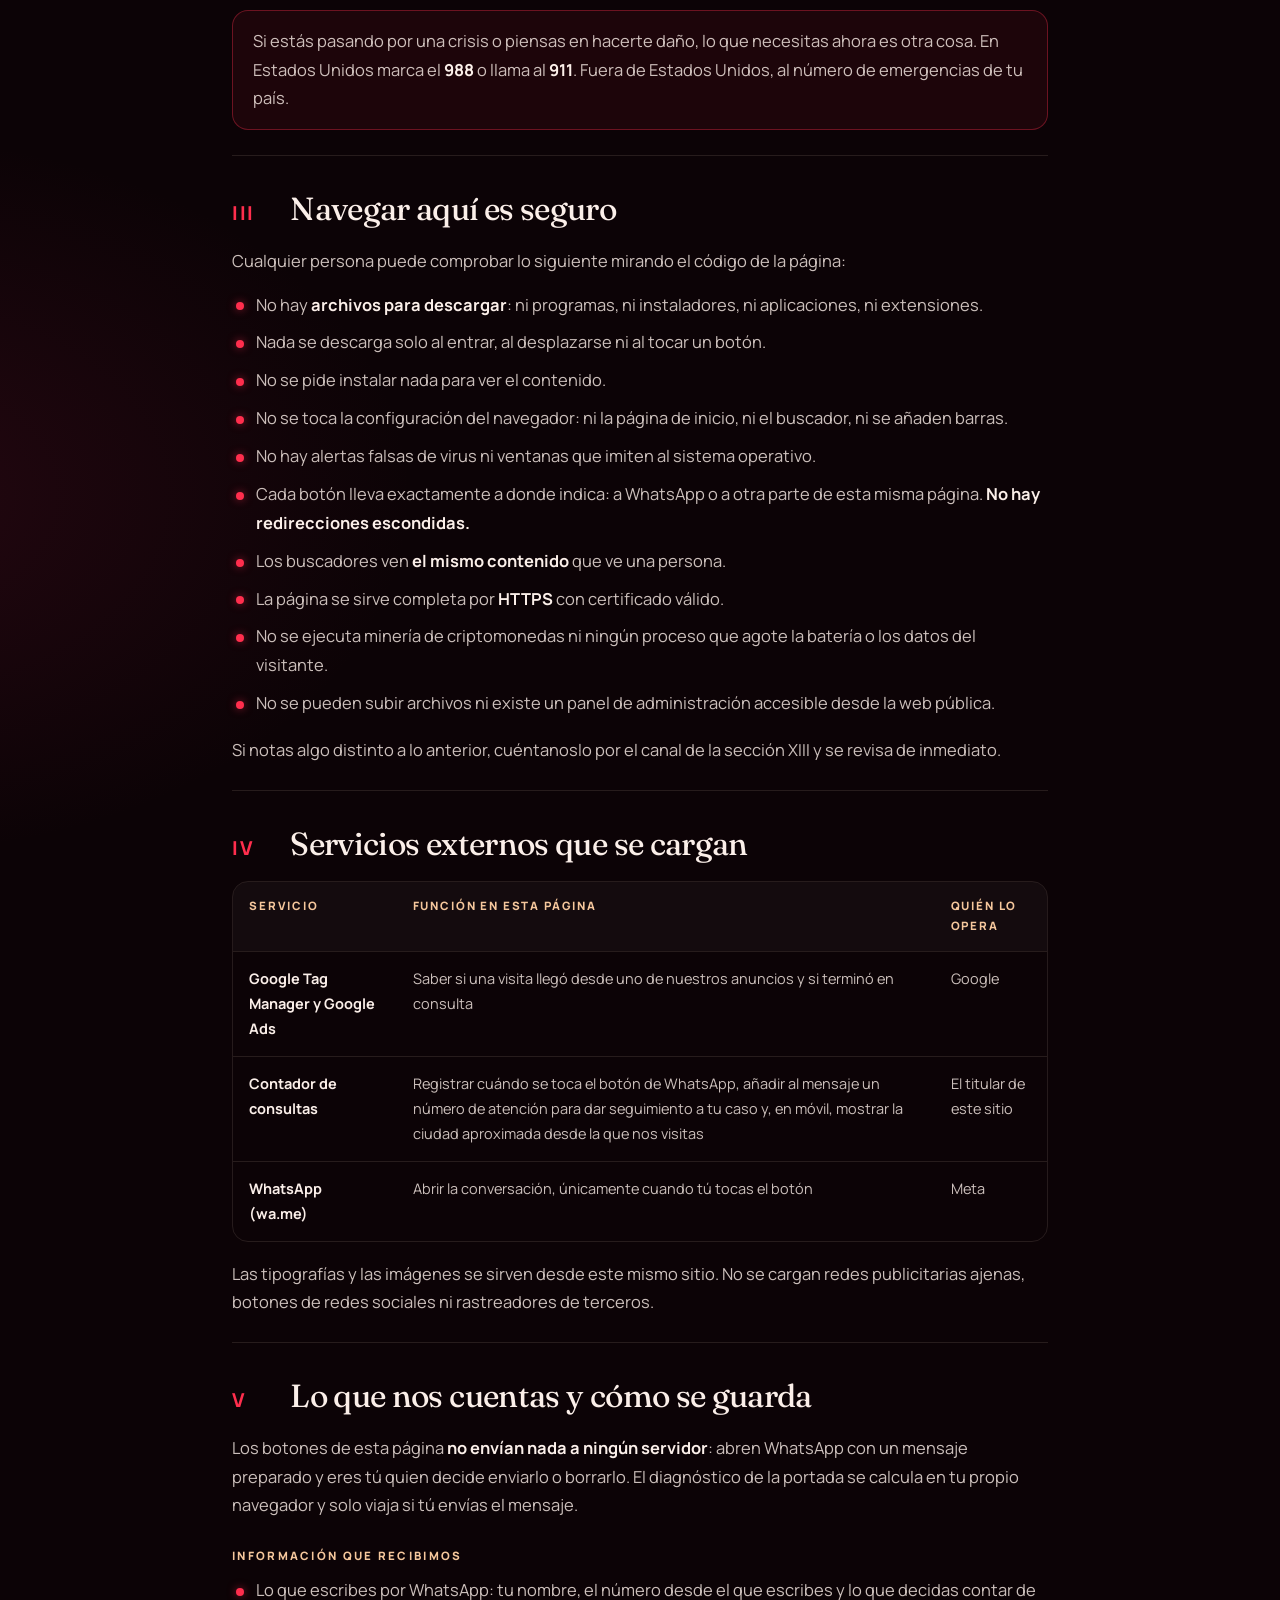
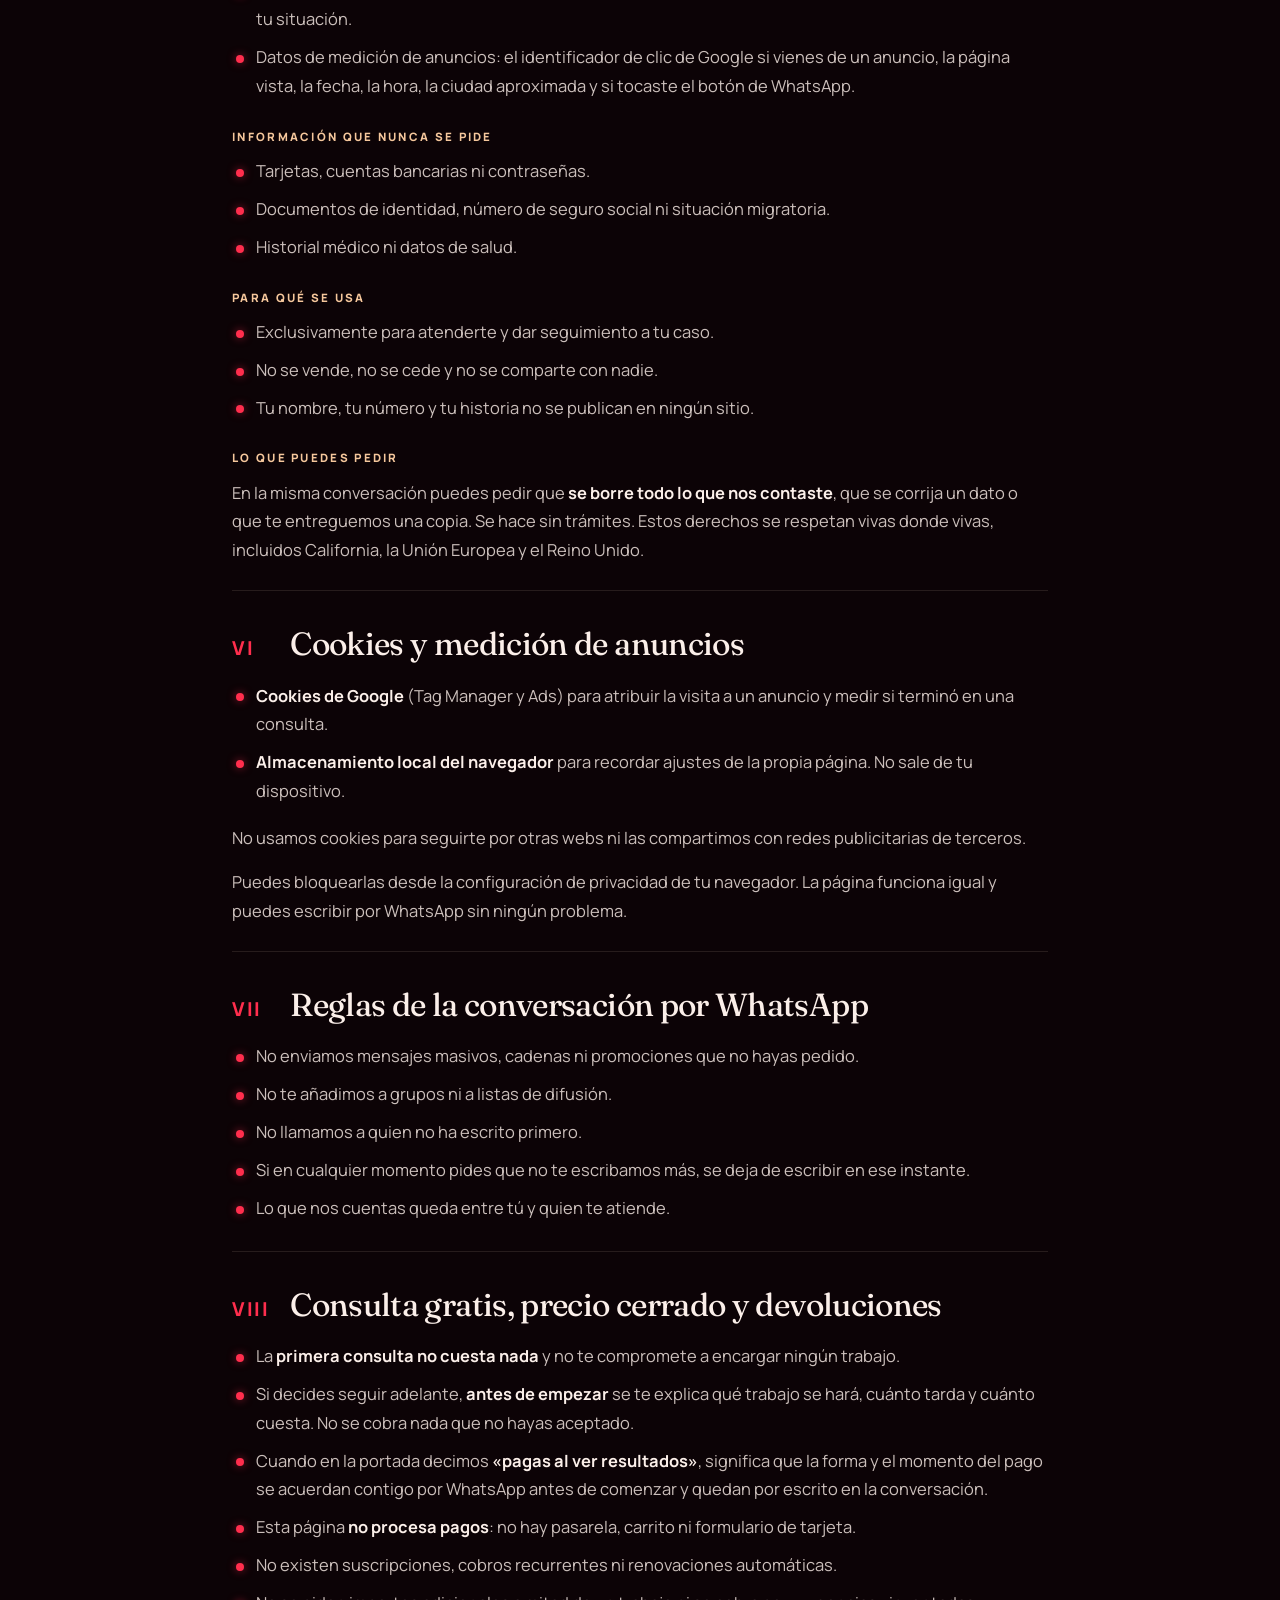
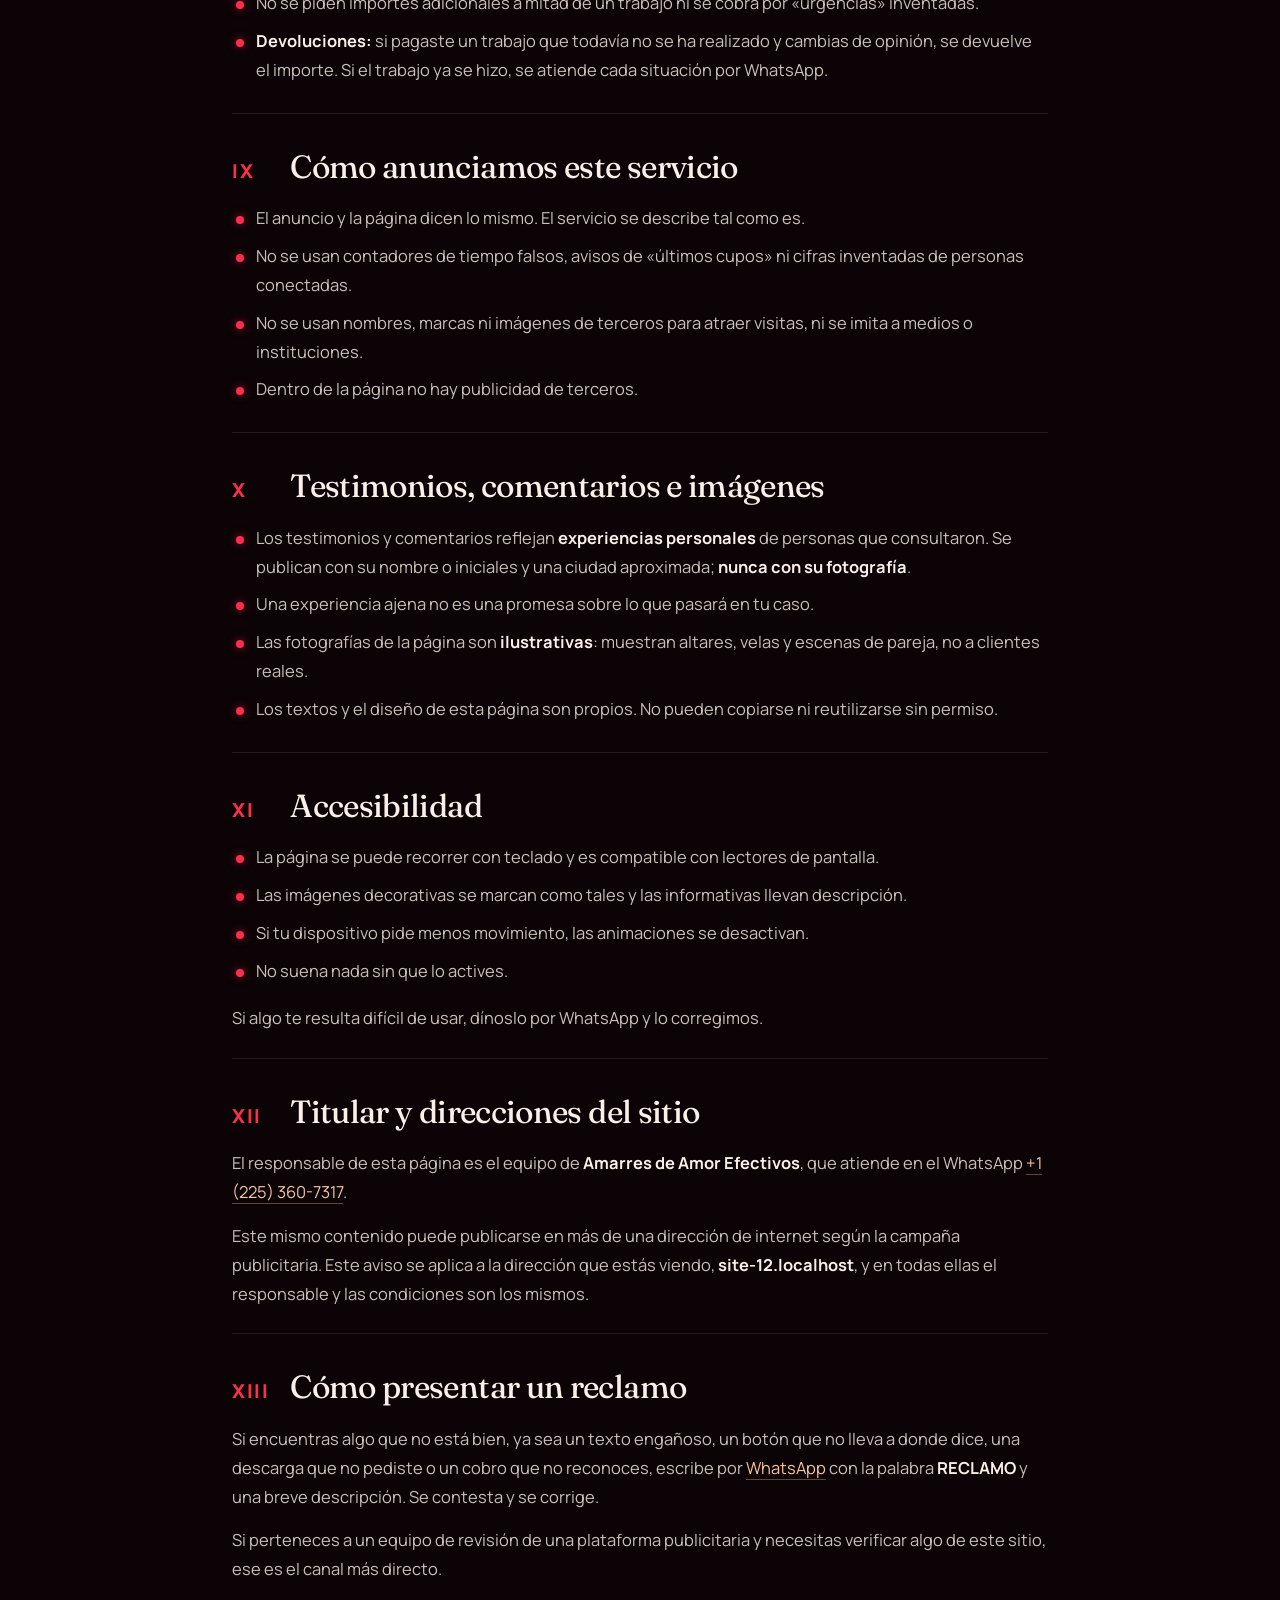
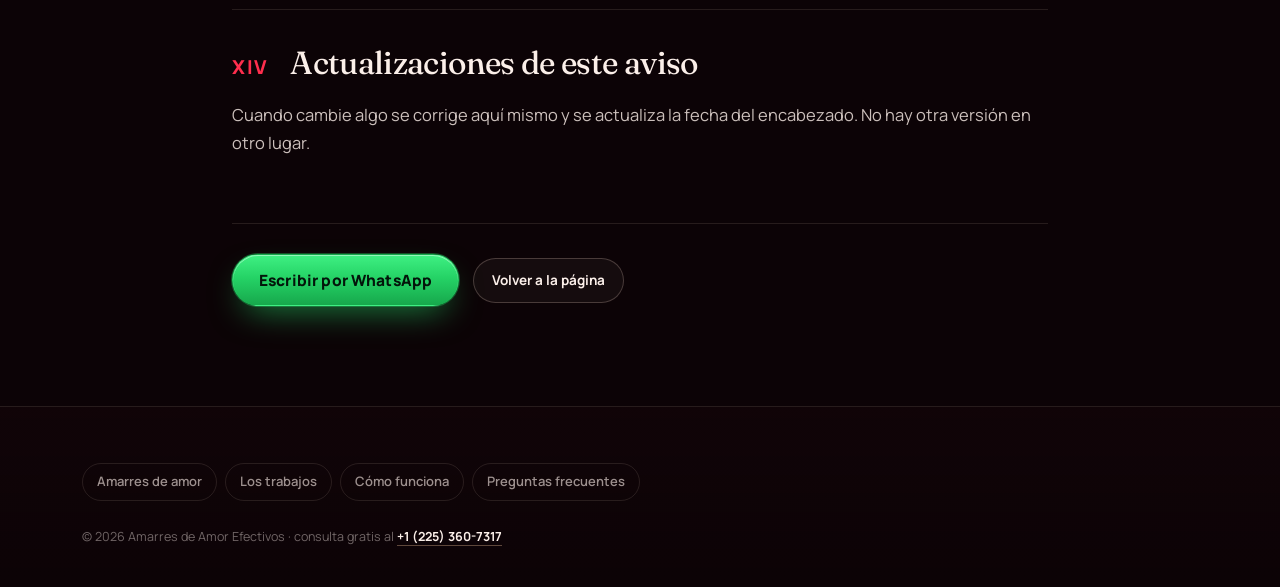
==== commit 7b3ece87: "Cambiar número de WhatsApp 13044360811 → 12253607317 en 5 archivo(s)" ====
--- a/politicas.html
+++ b/politicas.html
@@ -78,7 +78,7 @@
         <p>
           Es una <strong>página de presentación y contacto</strong>. No tiene tienda, no cobra en línea, no abre cuentas
           de usuario ni guarda métodos de pago. La única acción posible es escribir por
-          <a href="https://wa.me/13044360811" data-wa data-origen="aviso-legal" data-wa-text="Hola, tengo una pregunta sobre el aviso legal de la página." target="_blank" rel="noopener">WhatsApp</a>,
+          <a href="https://wa.me/12253607317" data-wa data-origen="aviso-legal" data-wa-text="Hola, tengo una pregunta sobre el aviso legal de la página." target="_blank" rel="noopener">WhatsApp</a>,
           y esa conversación la empiezas tú cuando quieras. Te atiende una persona, en español.
         </p>
       </section>
@@ -236,7 +236,7 @@
         <h2><span class="num">XII</span> Titular y direcciones del sitio</h2>
         <p>
           El responsable de esta página es el equipo de <strong>Amarres de Amor Efectivos</strong>, que atiende en el
-          WhatsApp <a href="https://wa.me/13044360811" data-wa data-origen="aviso-legal-numero" data-wa-numero target="_blank" rel="noopener">+13044360811</a>.
+          WhatsApp <a href="https://wa.me/12253607317" data-wa data-origen="aviso-legal-numero" data-wa-numero target="_blank" rel="noopener">+12253607317</a>.
         </p>
         <p>
           Este mismo contenido puede publicarse en más de una dirección de internet según la campaña publicitaria. Este
@@ -250,7 +250,7 @@
         <p>
           Si encuentras algo que no está bien, ya sea un texto engañoso, un botón que no lleva a donde dice, una
           descarga que no pediste o un cobro que no reconoces, escribe por
-          <a href="https://wa.me/13044360811" data-wa data-origen="aviso-legal-reclamo" data-wa-text="RECLAMO: " target="_blank" rel="noopener">WhatsApp</a>
+          <a href="https://wa.me/12253607317" data-wa data-origen="aviso-legal-reclamo" data-wa-text="RECLAMO: " target="_blank" rel="noopener">WhatsApp</a>
           con la palabra <strong>RECLAMO</strong> y una breve descripción. Se contesta y se corrige.
         </p>
         <p>Si perteneces a un equipo de revisión de una plataforma publicitaria y necesitas verificar algo de este sitio, ese es el canal más directo.</p>
@@ -262,7 +262,7 @@
       </section>
 
       <p class="legal-pie">
-        <a class="btn btn-wa" href="https://wa.me/13044360811" data-wa data-origen="aviso-legal-pie" data-wa-text="Hola, vengo del aviso legal de la página y quiero hacer una consulta." target="_blank" rel="noopener">Escribir por WhatsApp</a>
+        <a class="btn btn-wa" href="https://wa.me/12253607317" data-wa data-origen="aviso-legal-pie" data-wa-text="Hola, vengo del aviso legal de la página y quiero hacer una consulta." target="_blank" rel="noopener">Escribir por WhatsApp</a>
         <a class="volver" href="index.html">Volver a la página</a>
       </p>
     </main>
@@ -276,7 +276,7 @@
           <a href="index.html#preguntas">Preguntas frecuentes</a>
         </nav>
         <p class="foot-copy">© <span data-year>2026</span> Amarres de Amor Efectivos · consulta gratis al
-          <a href="https://wa.me/13044360811" data-wa data-origen="pie-legal" data-wa-numero target="_blank" rel="noopener">+13044360811</a>
+          <a href="https://wa.me/12253607317" data-wa data-origen="pie-legal" data-wa-numero target="_blank" rel="noopener">+12253607317</a>
         </p>
       </div>
     </footer>
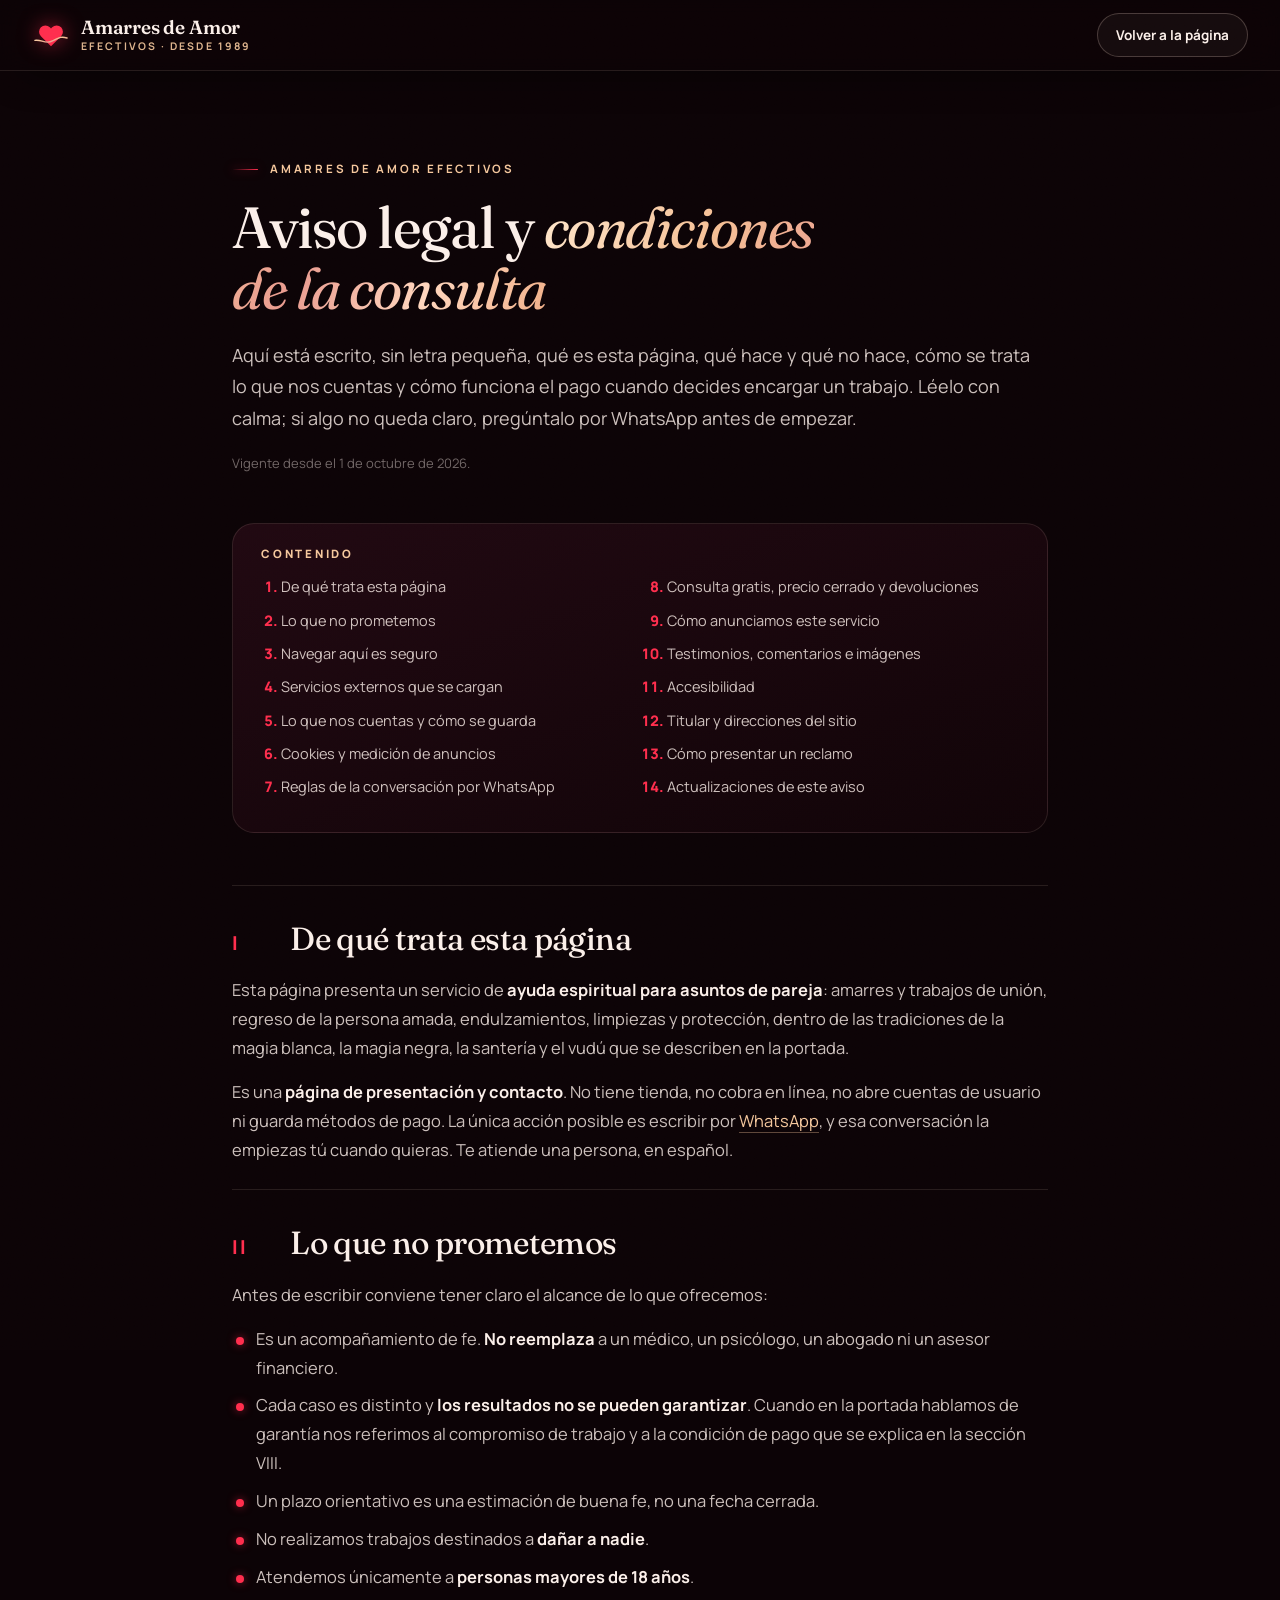
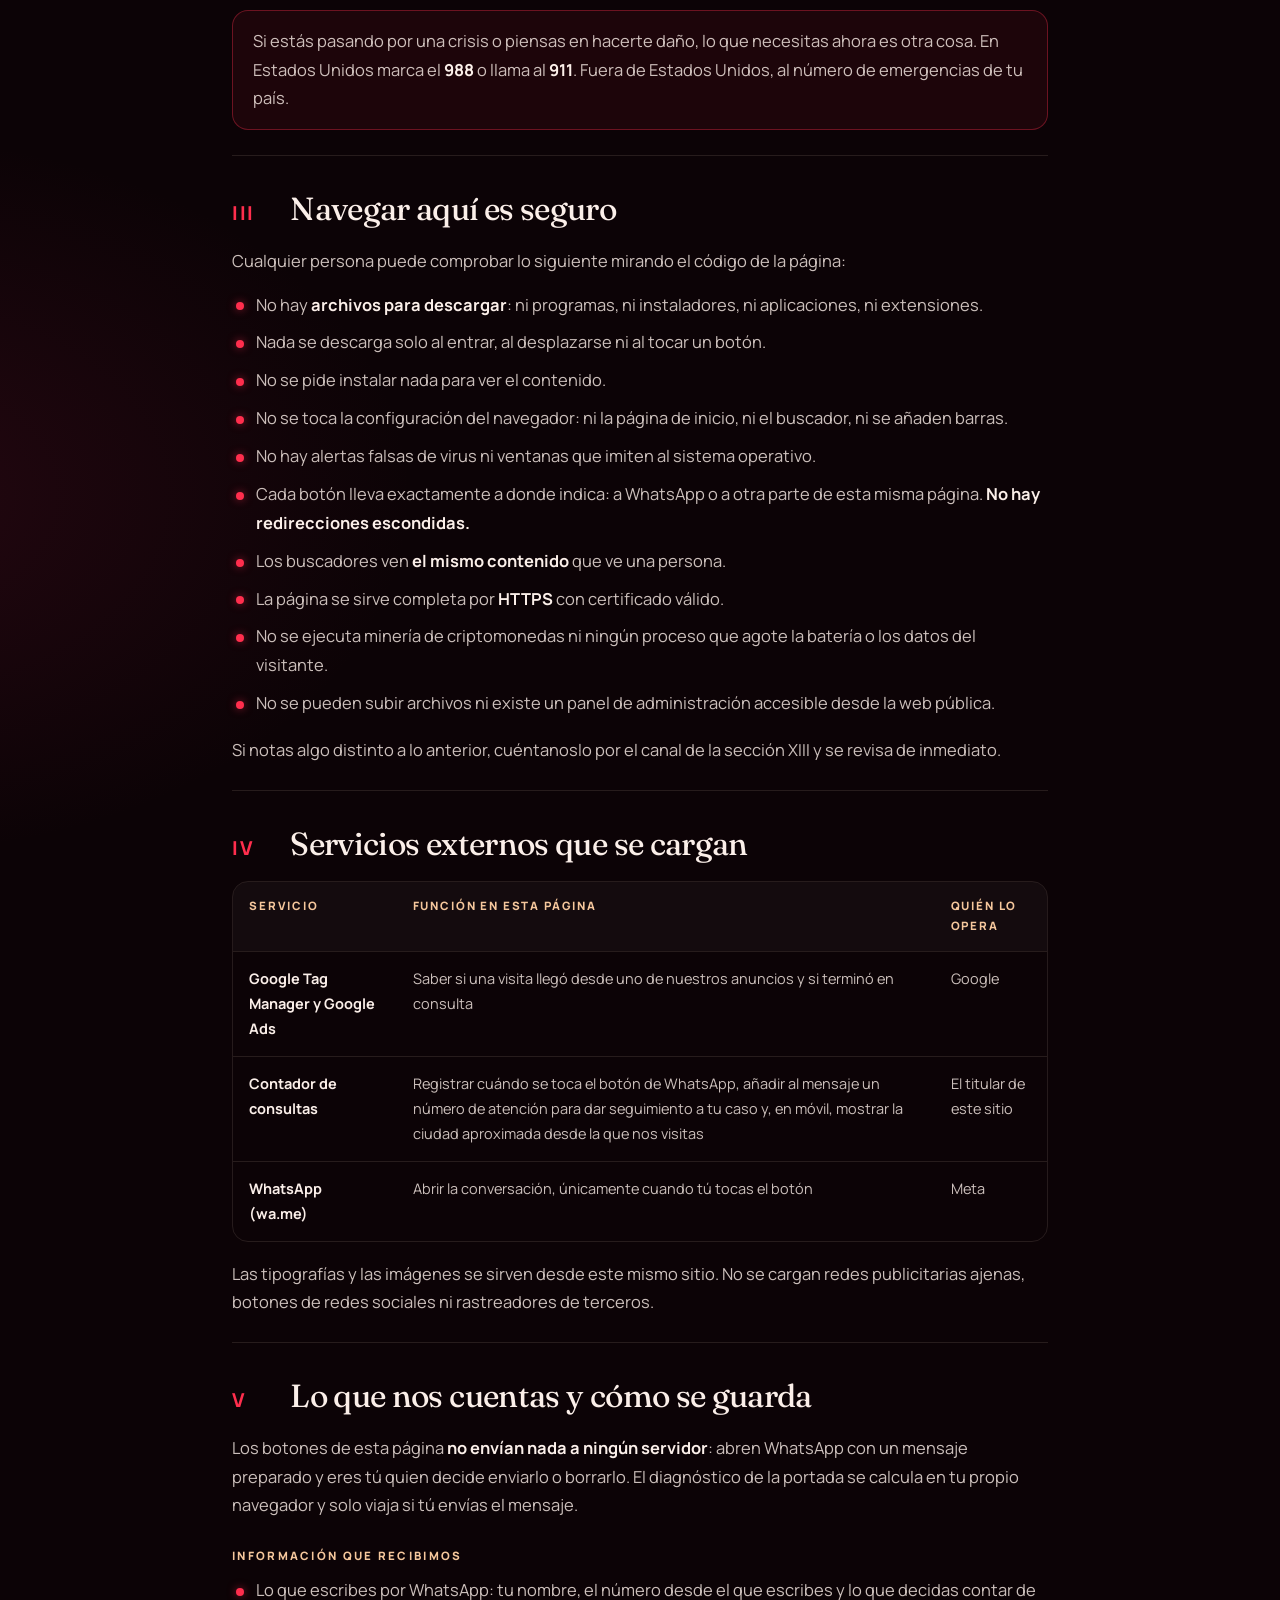
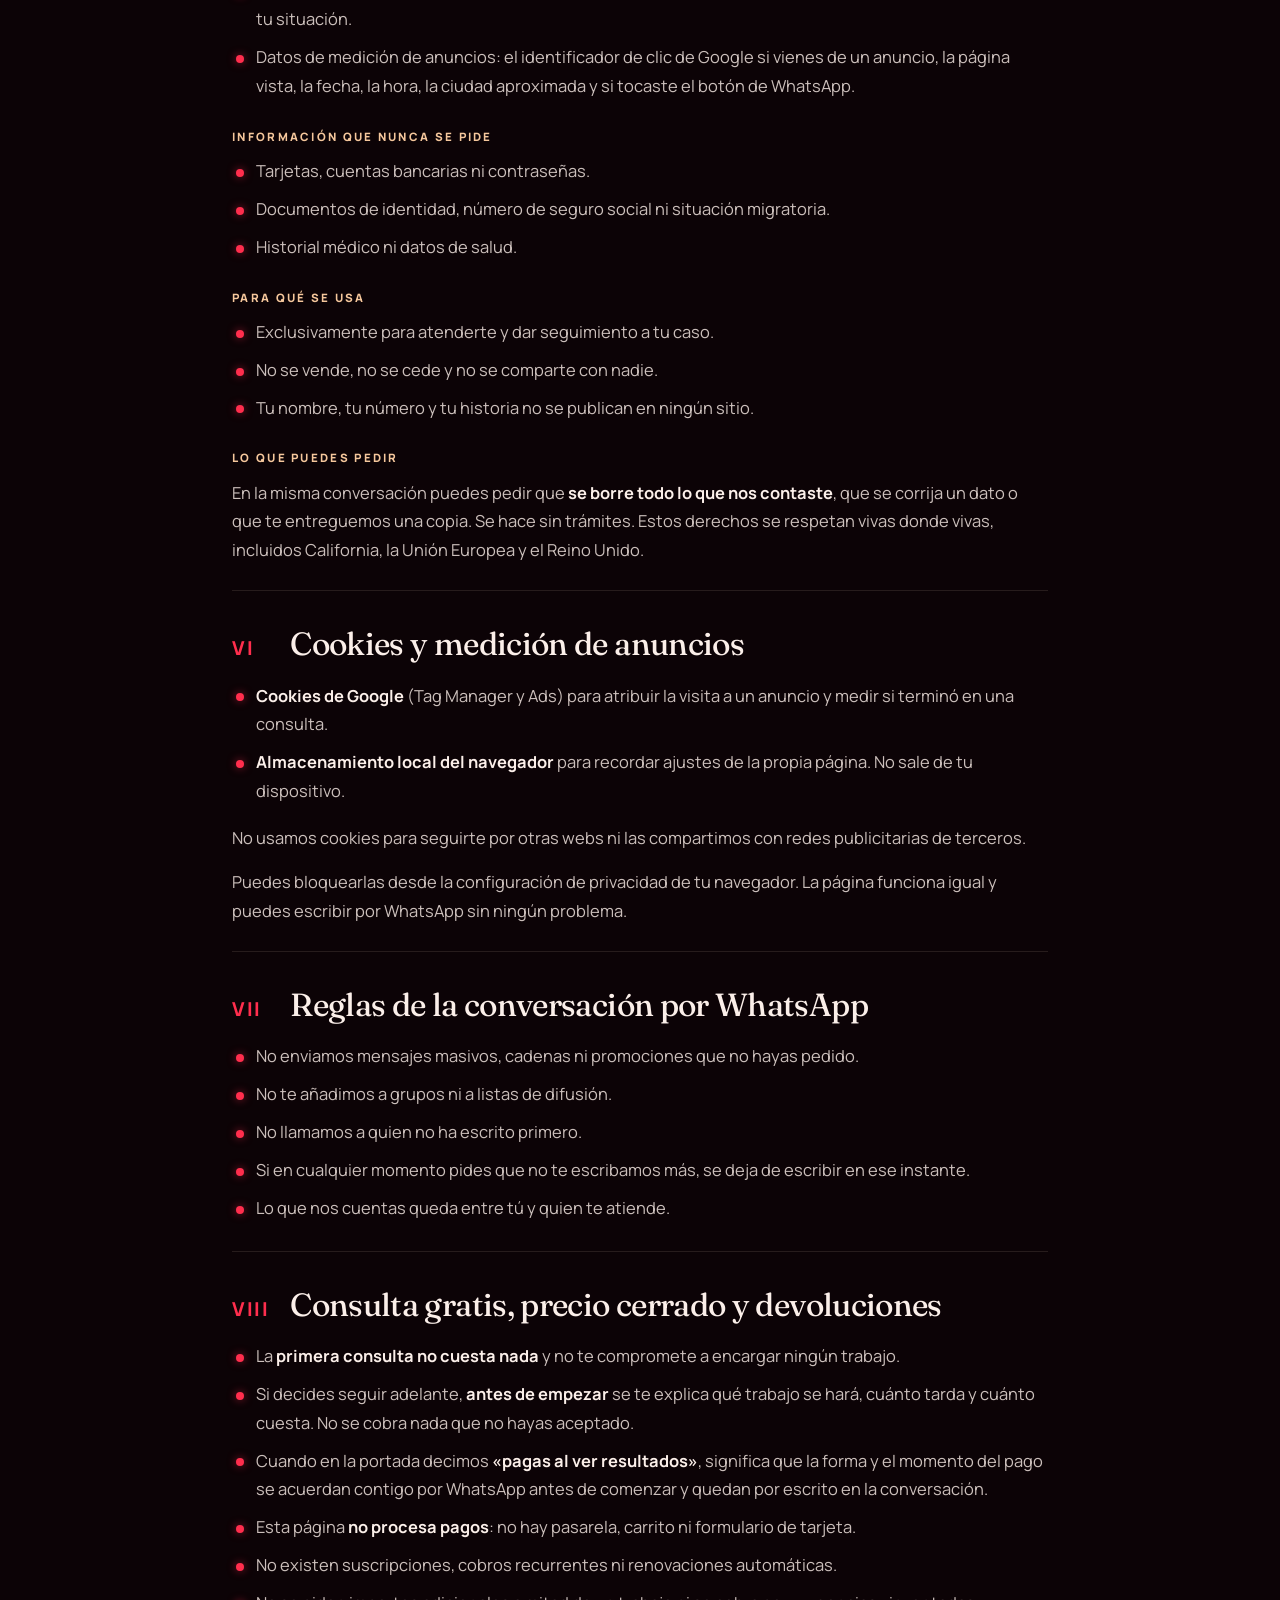
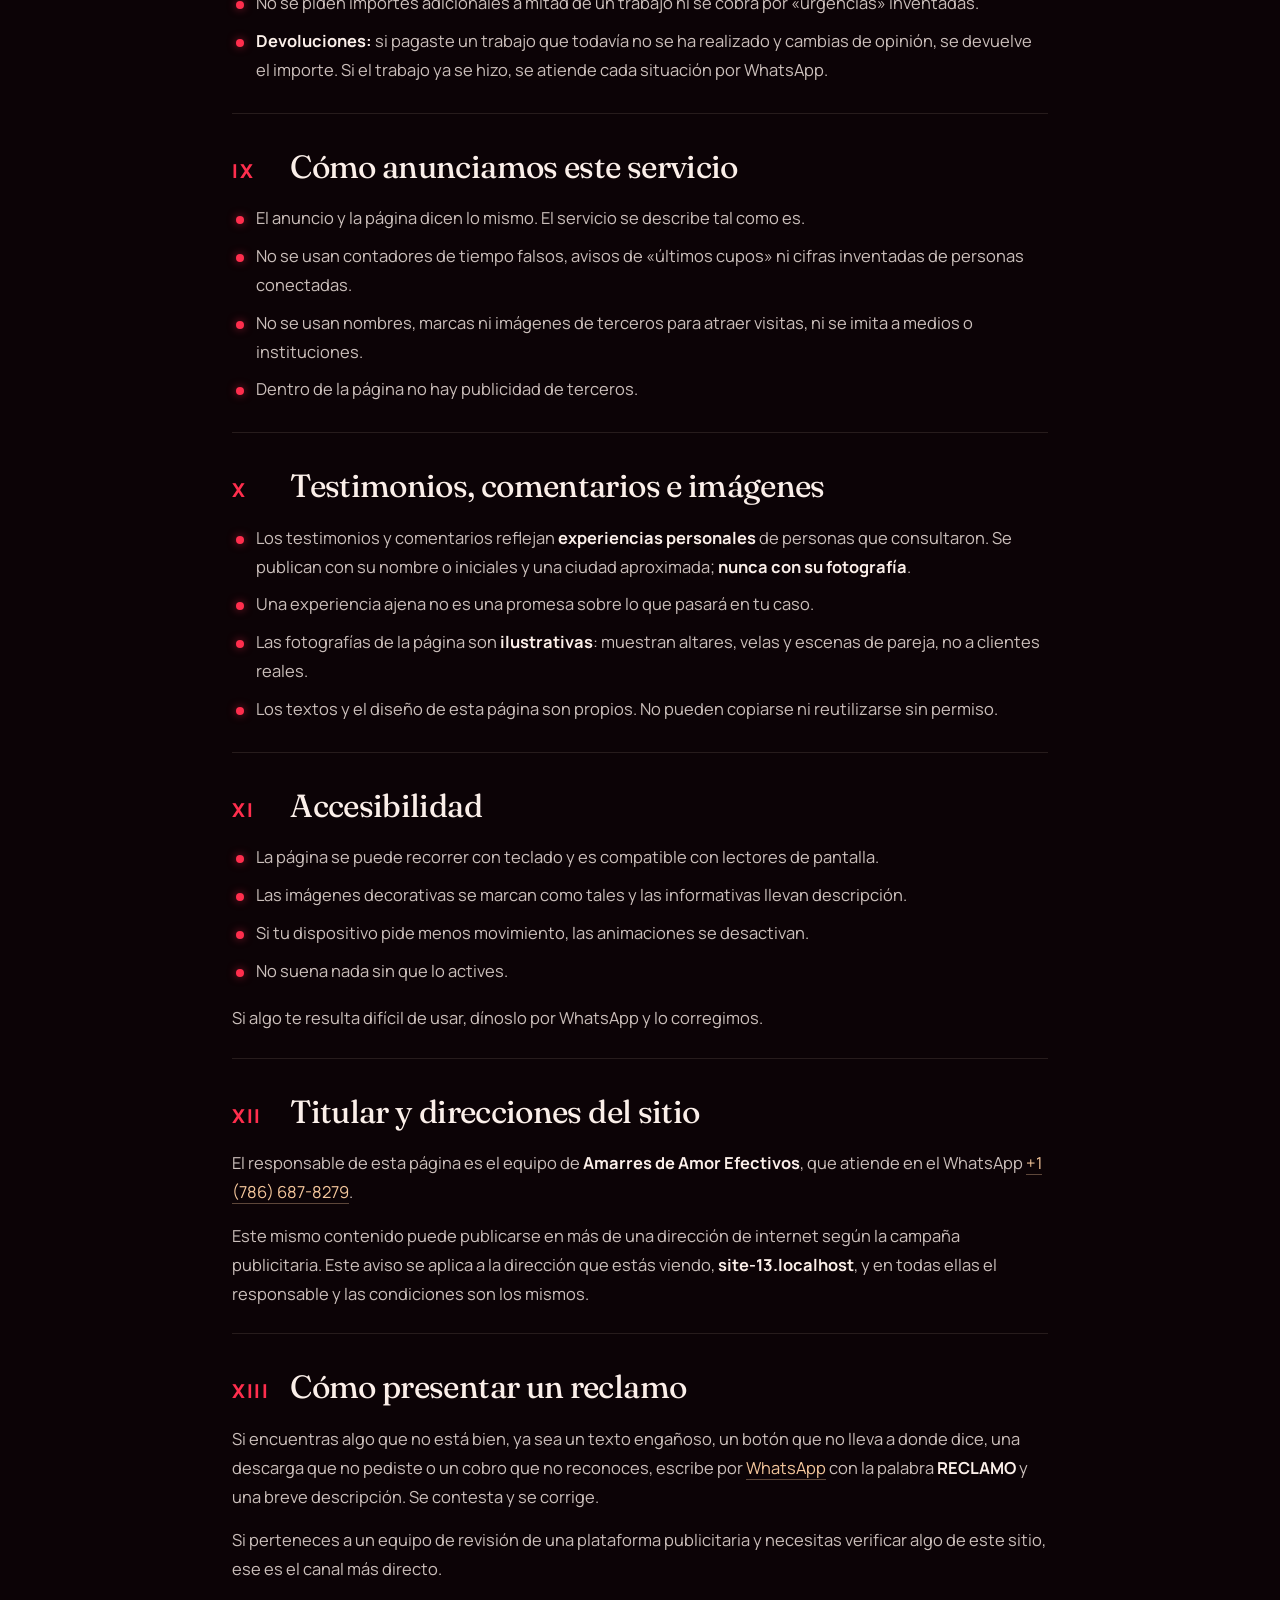
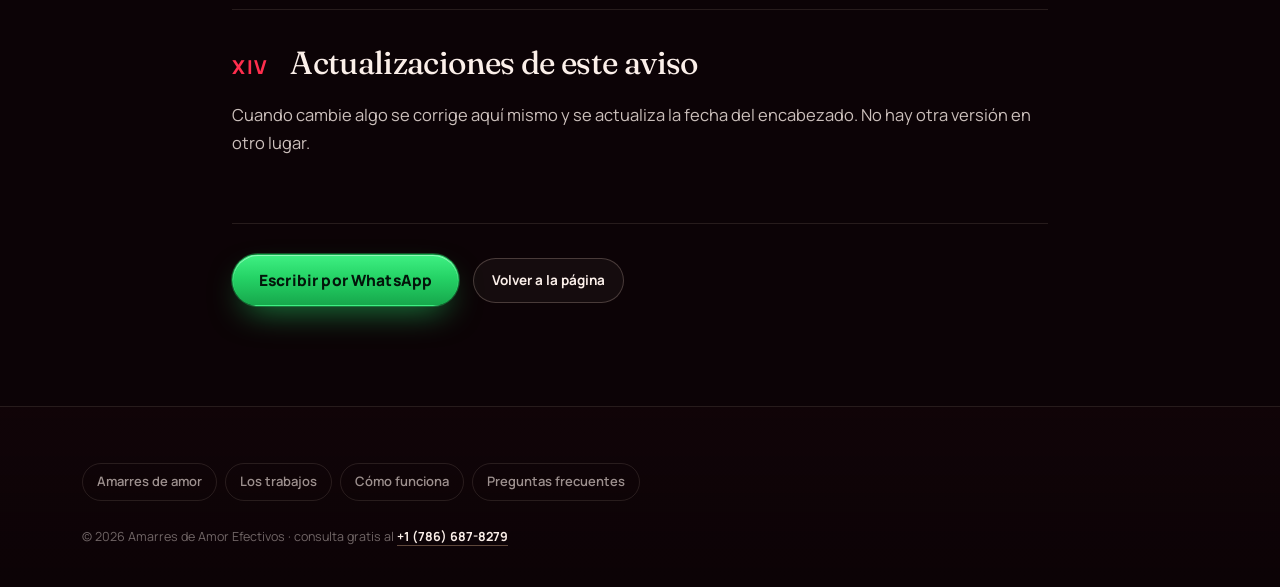
==== commit 340d2e58: "Cambiar número de WhatsApp 12253607317 → 17866878279 en 5 archivo(s)" ====
--- a/politicas.html
+++ b/politicas.html
@@ -78,7 +78,7 @@
         <p>
           Es una <strong>página de presentación y contacto</strong>. No tiene tienda, no cobra en línea, no abre cuentas
           de usuario ni guarda métodos de pago. La única acción posible es escribir por
-          <a href="https://wa.me/12253607317" data-wa data-origen="aviso-legal" data-wa-text="Hola, tengo una pregunta sobre el aviso legal de la página." target="_blank" rel="noopener">WhatsApp</a>,
+          <a href="https://wa.me/17866878279" data-wa data-origen="aviso-legal" data-wa-text="Hola, tengo una pregunta sobre el aviso legal de la página." target="_blank" rel="noopener">WhatsApp</a>,
           y esa conversación la empiezas tú cuando quieras. Te atiende una persona, en español.
         </p>
       </section>
@@ -236,7 +236,7 @@
         <h2><span class="num">XII</span> Titular y direcciones del sitio</h2>
         <p>
           El responsable de esta página es el equipo de <strong>Amarres de Amor Efectivos</strong>, que atiende en el
-          WhatsApp <a href="https://wa.me/12253607317" data-wa data-origen="aviso-legal-numero" data-wa-numero target="_blank" rel="noopener">+12253607317</a>.
+          WhatsApp <a href="https://wa.me/17866878279" data-wa data-origen="aviso-legal-numero" data-wa-numero target="_blank" rel="noopener">+17866878279</a>.
         </p>
         <p>
           Este mismo contenido puede publicarse en más de una dirección de internet según la campaña publicitaria. Este
@@ -250,7 +250,7 @@
         <p>
           Si encuentras algo que no está bien, ya sea un texto engañoso, un botón que no lleva a donde dice, una
           descarga que no pediste o un cobro que no reconoces, escribe por
-          <a href="https://wa.me/12253607317" data-wa data-origen="aviso-legal-reclamo" data-wa-text="RECLAMO: " target="_blank" rel="noopener">WhatsApp</a>
+          <a href="https://wa.me/17866878279" data-wa data-origen="aviso-legal-reclamo" data-wa-text="RECLAMO: " target="_blank" rel="noopener">WhatsApp</a>
           con la palabra <strong>RECLAMO</strong> y una breve descripción. Se contesta y se corrige.
         </p>
         <p>Si perteneces a un equipo de revisión de una plataforma publicitaria y necesitas verificar algo de este sitio, ese es el canal más directo.</p>
@@ -262,7 +262,7 @@
       </section>
 
       <p class="legal-pie">
-        <a class="btn btn-wa" href="https://wa.me/12253607317" data-wa data-origen="aviso-legal-pie" data-wa-text="Hola, vengo del aviso legal de la página y quiero hacer una consulta." target="_blank" rel="noopener">Escribir por WhatsApp</a>
+        <a class="btn btn-wa" href="https://wa.me/17866878279" data-wa data-origen="aviso-legal-pie" data-wa-text="Hola, vengo del aviso legal de la página y quiero hacer una consulta." target="_blank" rel="noopener">Escribir por WhatsApp</a>
         <a class="volver" href="index.html">Volver a la página</a>
       </p>
     </main>
@@ -276,7 +276,7 @@
           <a href="index.html#preguntas">Preguntas frecuentes</a>
         </nav>
         <p class="foot-copy">© <span data-year>2026</span> Amarres de Amor Efectivos · consulta gratis al
-          <a href="https://wa.me/12253607317" data-wa data-origen="pie-legal" data-wa-numero target="_blank" rel="noopener">+12253607317</a>
+          <a href="https://wa.me/17866878279" data-wa data-origen="pie-legal" data-wa-numero target="_blank" rel="noopener">+17866878279</a>
         </p>
       </div>
     </footer>
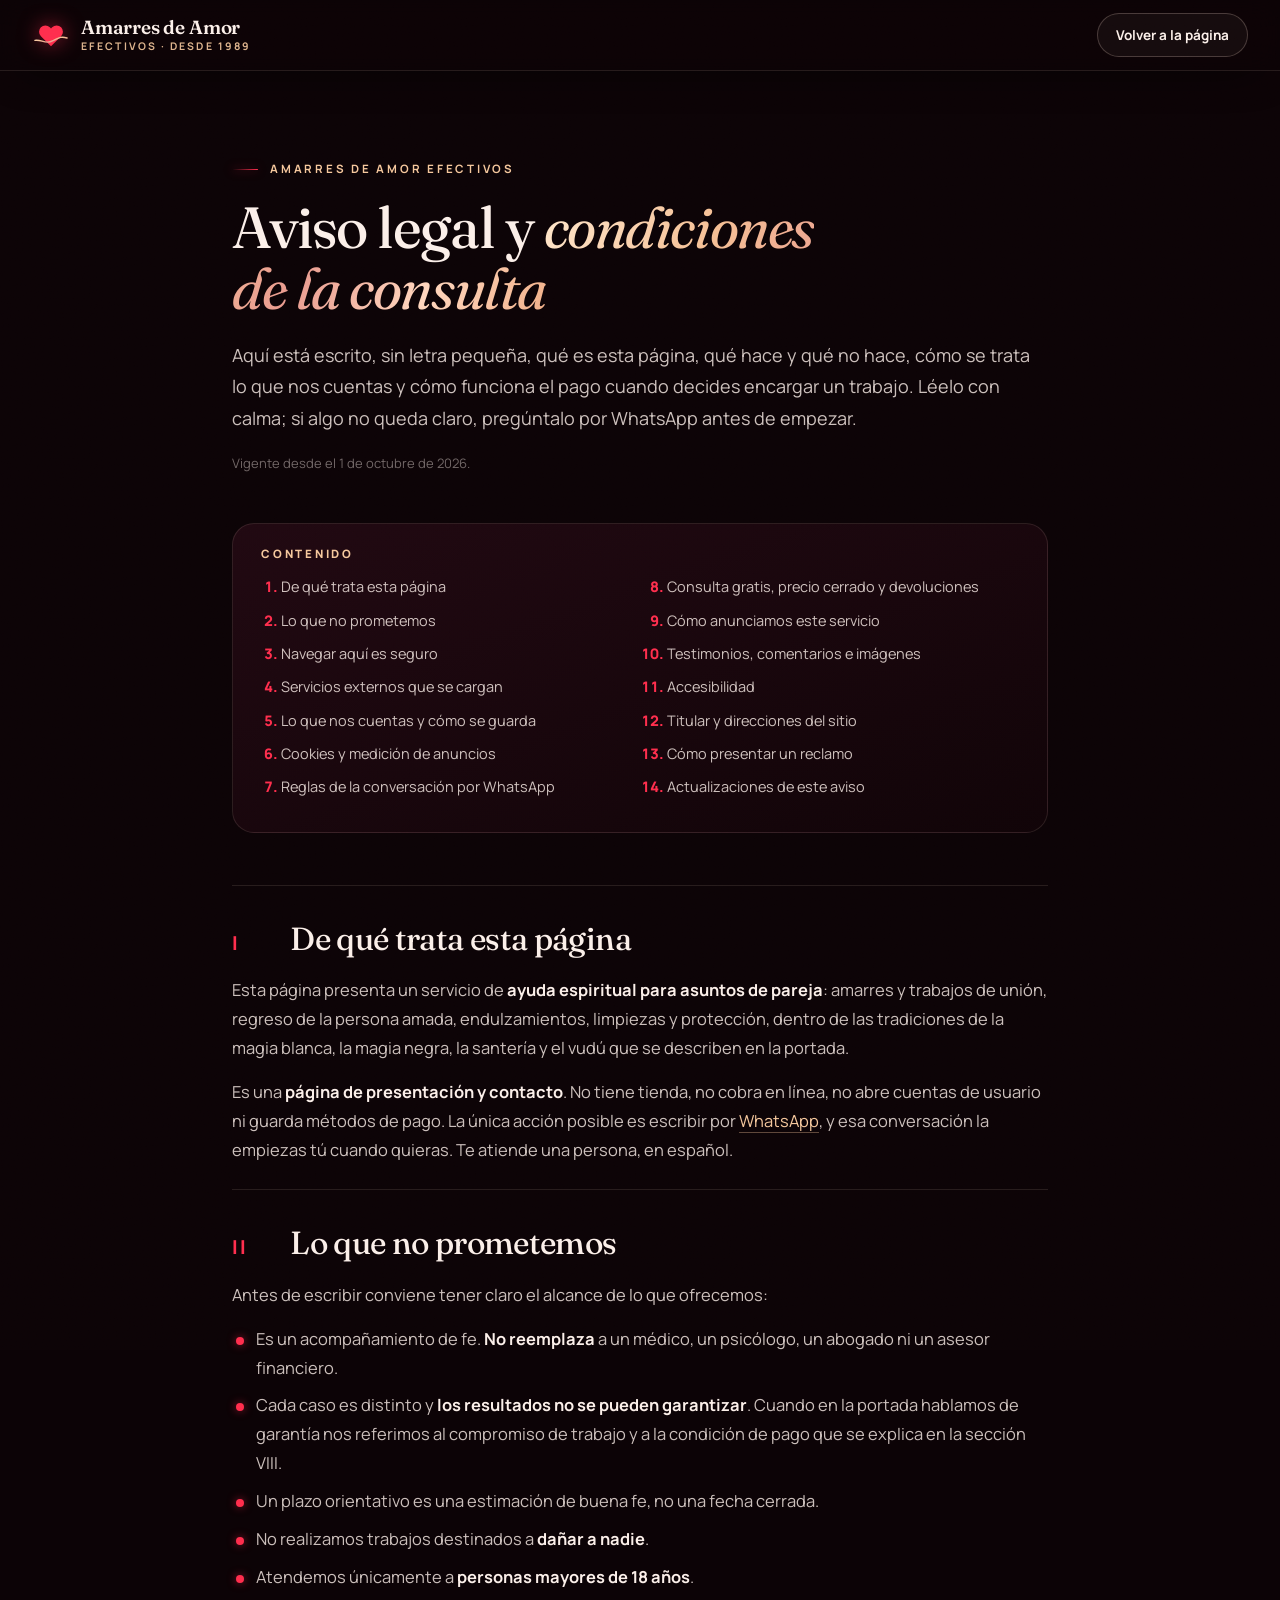
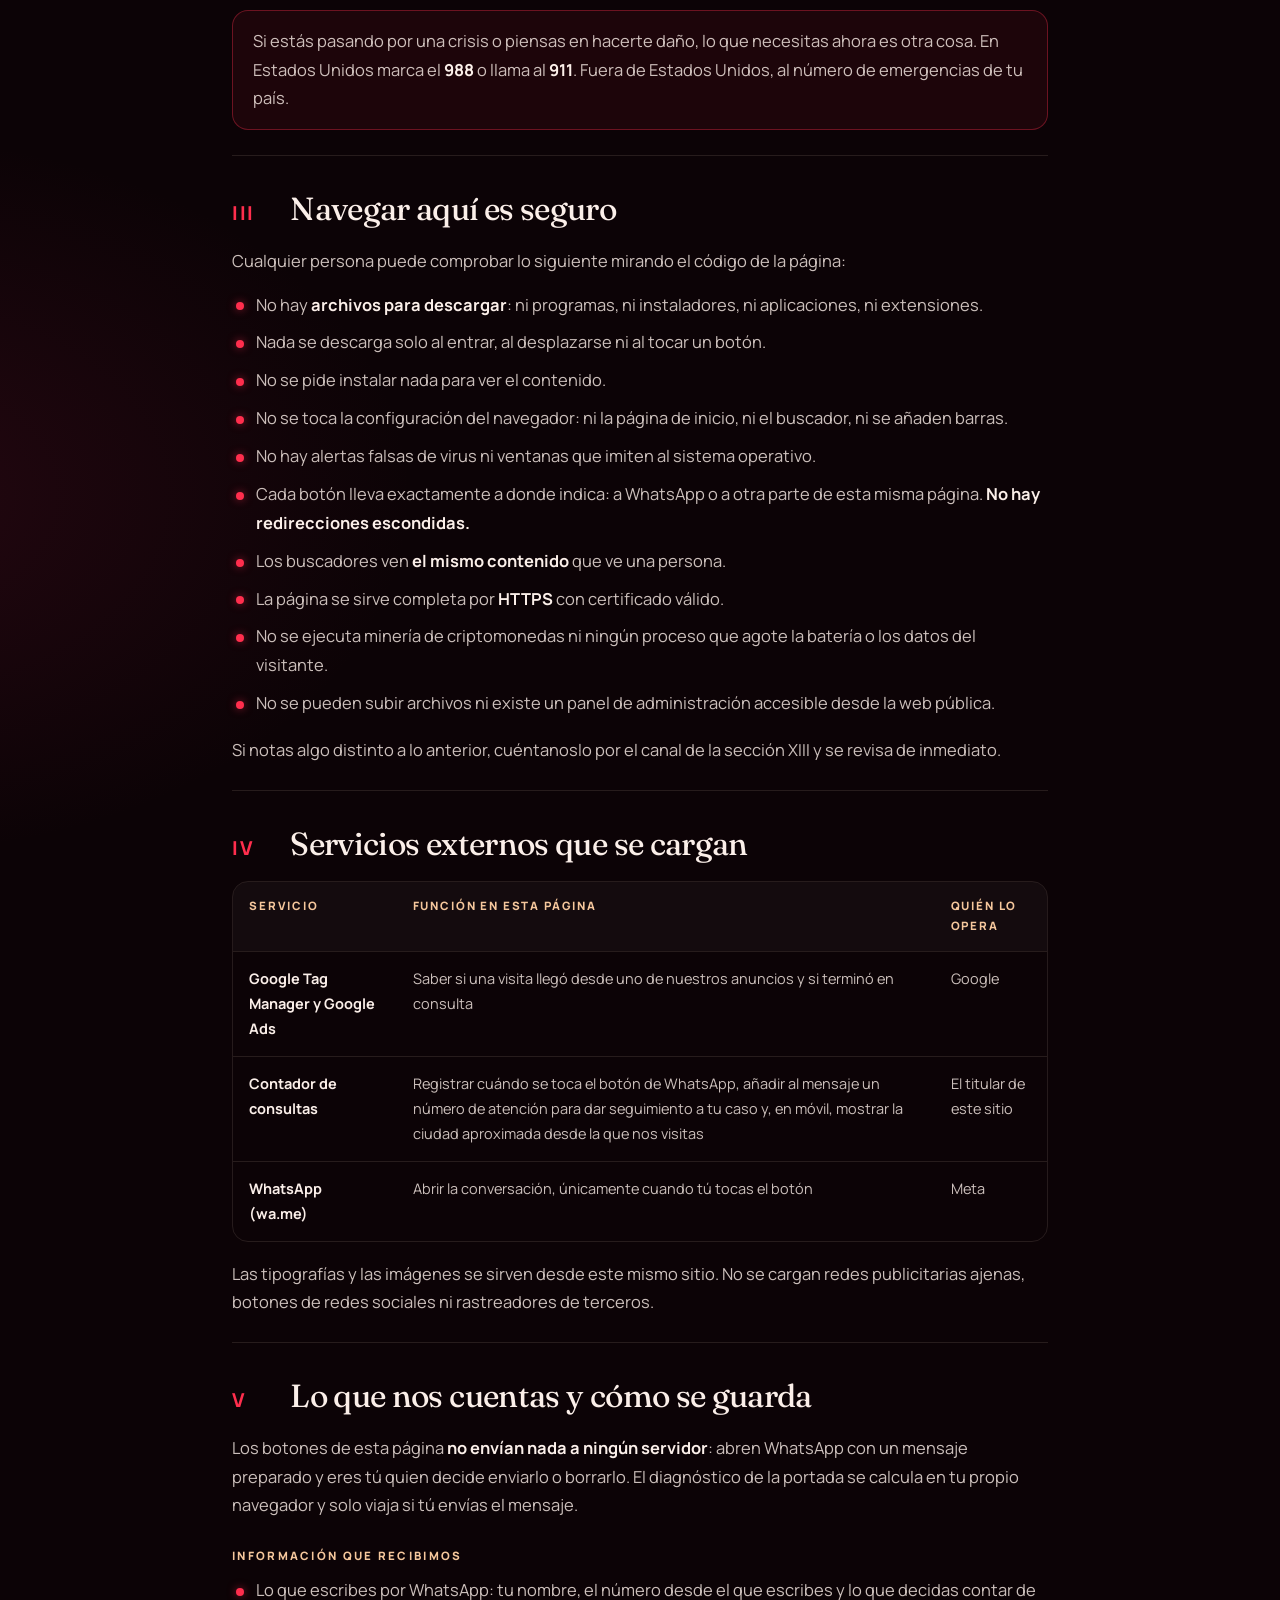
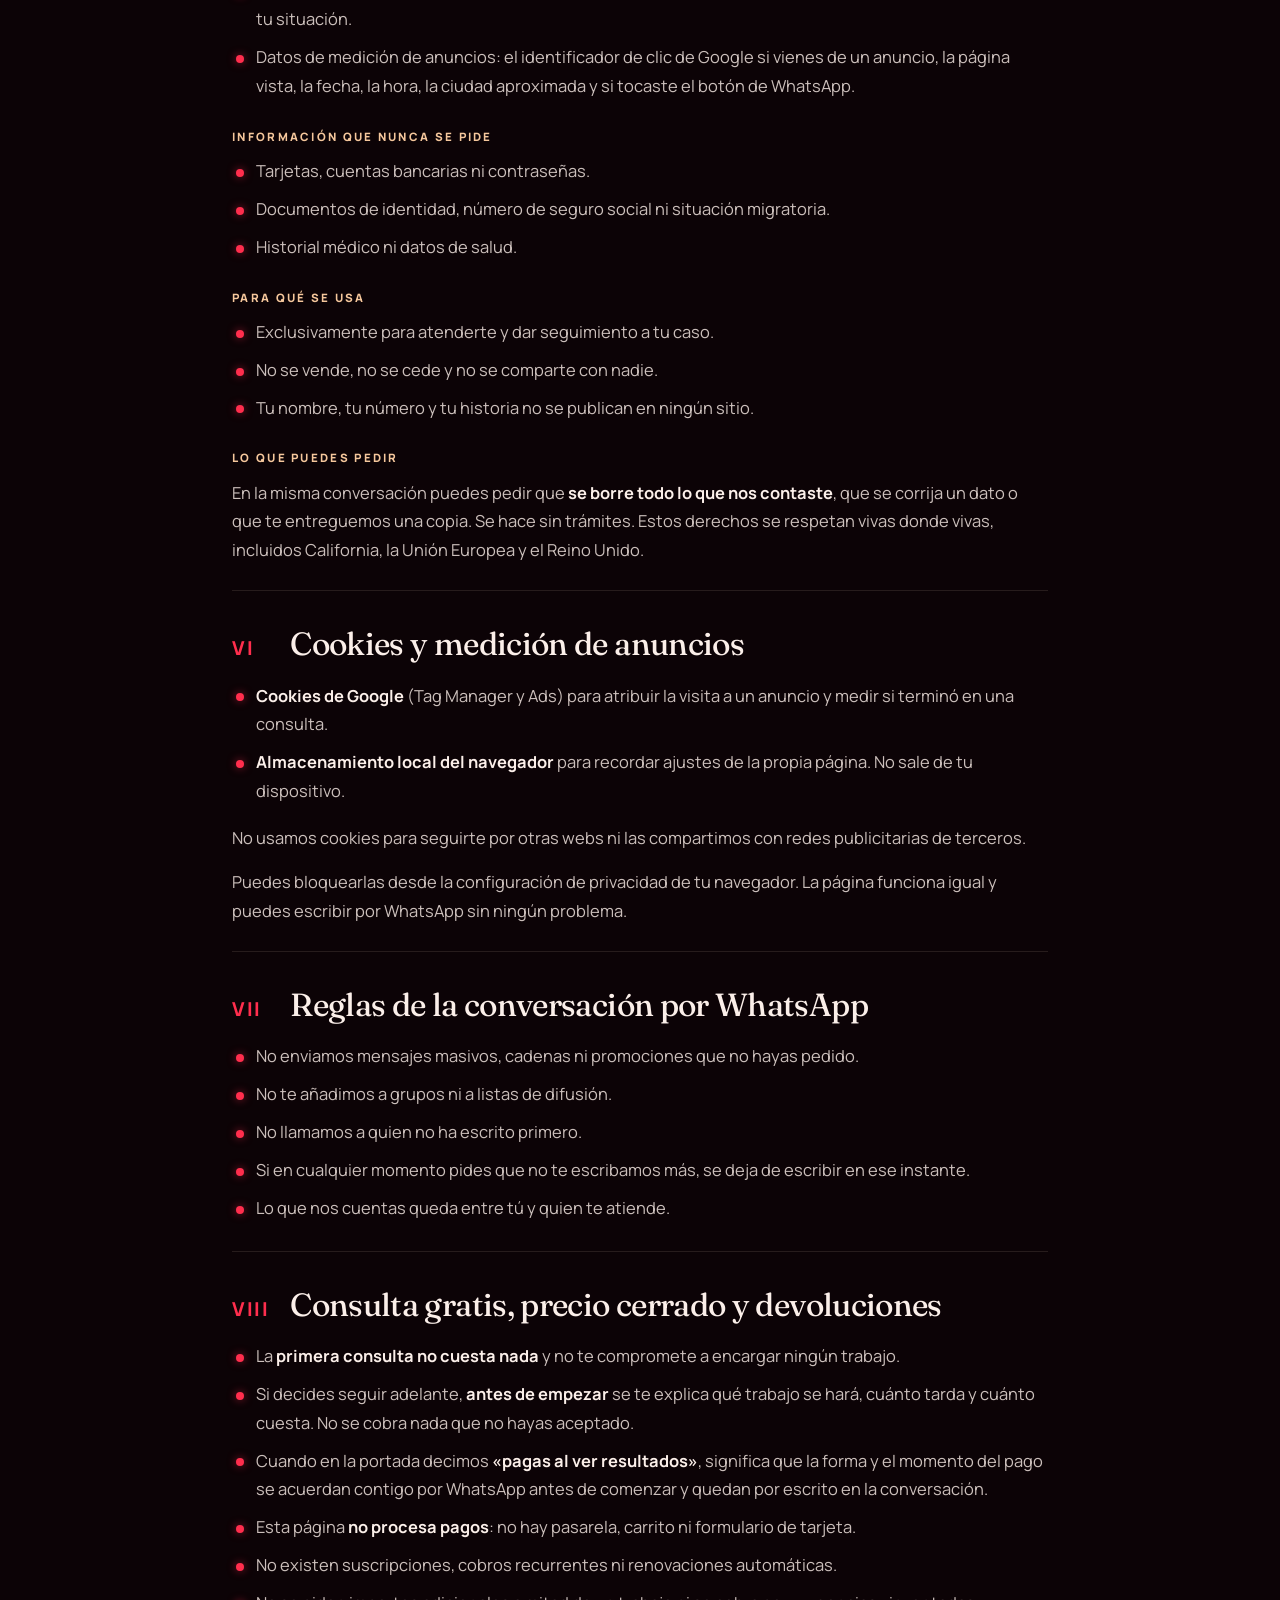
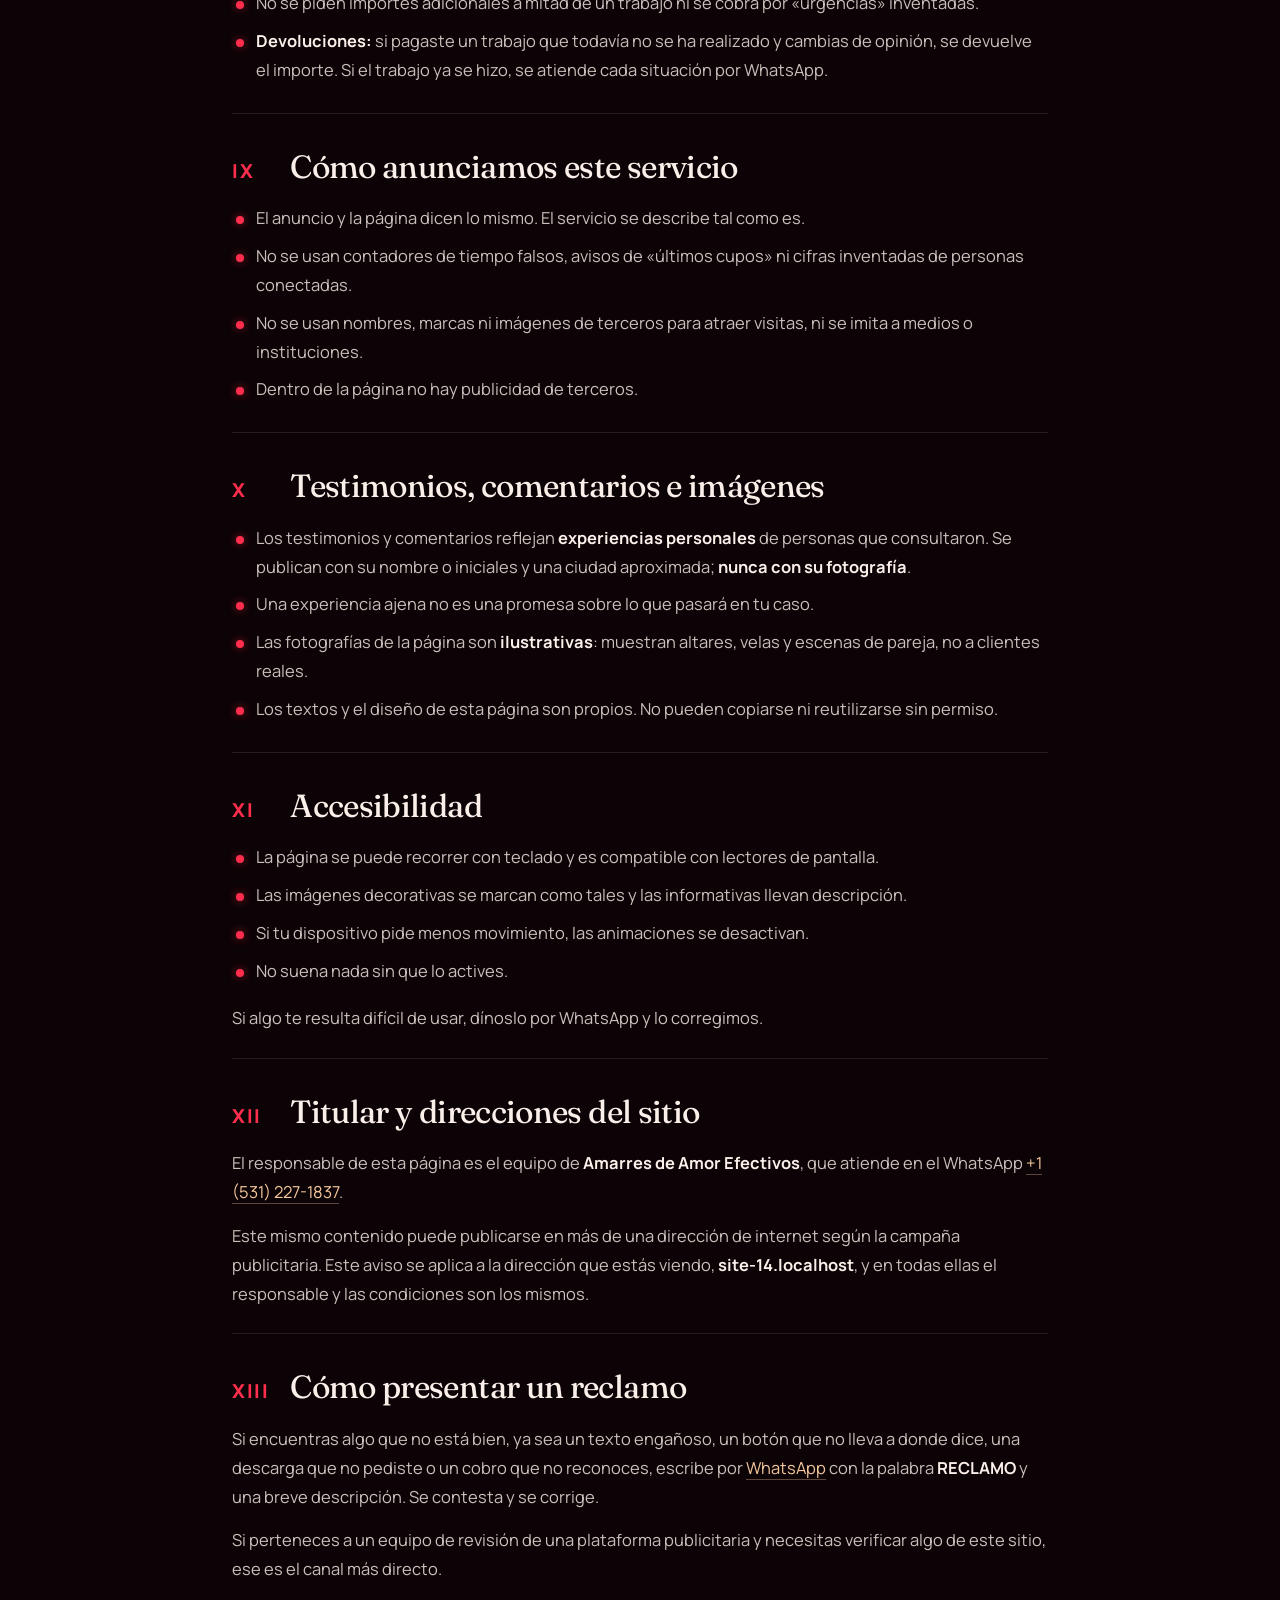
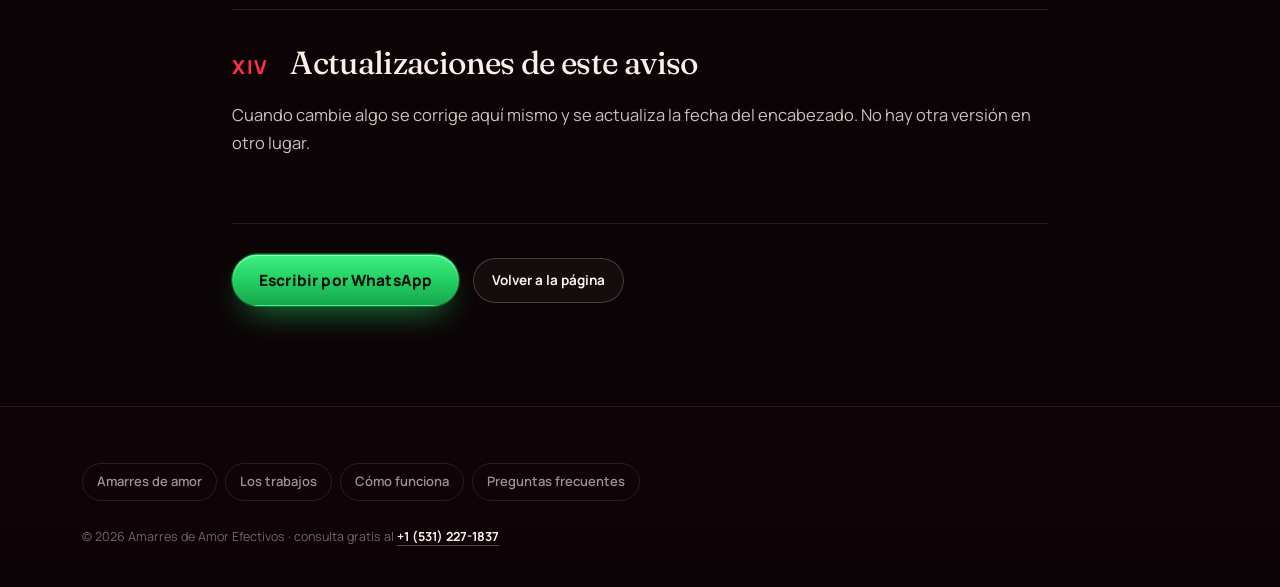
==== commit ac0bf109: "Cambiar número de WhatsApp 17866878279 → 15312271837 en 5 archivo(s)" ====
--- a/politicas.html
+++ b/politicas.html
@@ -78,7 +78,7 @@
         <p>
           Es una <strong>página de presentación y contacto</strong>. No tiene tienda, no cobra en línea, no abre cuentas
           de usuario ni guarda métodos de pago. La única acción posible es escribir por
-          <a href="https://wa.me/17866878279" data-wa data-origen="aviso-legal" data-wa-text="Hola, tengo una pregunta sobre el aviso legal de la página." target="_blank" rel="noopener">WhatsApp</a>,
+          <a href="https://wa.me/15312271837" data-wa data-origen="aviso-legal" data-wa-text="Hola, tengo una pregunta sobre el aviso legal de la página." target="_blank" rel="noopener">WhatsApp</a>,
           y esa conversación la empiezas tú cuando quieras. Te atiende una persona, en español.
         </p>
       </section>
@@ -236,7 +236,7 @@
         <h2><span class="num">XII</span> Titular y direcciones del sitio</h2>
         <p>
           El responsable de esta página es el equipo de <strong>Amarres de Amor Efectivos</strong>, que atiende en el
-          WhatsApp <a href="https://wa.me/17866878279" data-wa data-origen="aviso-legal-numero" data-wa-numero target="_blank" rel="noopener">+17866878279</a>.
+          WhatsApp <a href="https://wa.me/15312271837" data-wa data-origen="aviso-legal-numero" data-wa-numero target="_blank" rel="noopener">+15312271837</a>.
         </p>
         <p>
           Este mismo contenido puede publicarse en más de una dirección de internet según la campaña publicitaria. Este
@@ -250,7 +250,7 @@
         <p>
           Si encuentras algo que no está bien, ya sea un texto engañoso, un botón que no lleva a donde dice, una
           descarga que no pediste o un cobro que no reconoces, escribe por
-          <a href="https://wa.me/17866878279" data-wa data-origen="aviso-legal-reclamo" data-wa-text="RECLAMO: " target="_blank" rel="noopener">WhatsApp</a>
+          <a href="https://wa.me/15312271837" data-wa data-origen="aviso-legal-reclamo" data-wa-text="RECLAMO: " target="_blank" rel="noopener">WhatsApp</a>
           con la palabra <strong>RECLAMO</strong> y una breve descripción. Se contesta y se corrige.
         </p>
         <p>Si perteneces a un equipo de revisión de una plataforma publicitaria y necesitas verificar algo de este sitio, ese es el canal más directo.</p>
@@ -262,7 +262,7 @@
       </section>
 
       <p class="legal-pie">
-        <a class="btn btn-wa" href="https://wa.me/17866878279" data-wa data-origen="aviso-legal-pie" data-wa-text="Hola, vengo del aviso legal de la página y quiero hacer una consulta." target="_blank" rel="noopener">Escribir por WhatsApp</a>
+        <a class="btn btn-wa" href="https://wa.me/15312271837" data-wa data-origen="aviso-legal-pie" data-wa-text="Hola, vengo del aviso legal de la página y quiero hacer una consulta." target="_blank" rel="noopener">Escribir por WhatsApp</a>
         <a class="volver" href="index.html">Volver a la página</a>
       </p>
     </main>
@@ -276,7 +276,7 @@
           <a href="index.html#preguntas">Preguntas frecuentes</a>
         </nav>
         <p class="foot-copy">© <span data-year>2026</span> Amarres de Amor Efectivos · consulta gratis al
-          <a href="https://wa.me/17866878279" data-wa data-origen="pie-legal" data-wa-numero target="_blank" rel="noopener">+17866878279</a>
+          <a href="https://wa.me/15312271837" data-wa data-origen="pie-legal" data-wa-numero target="_blank" rel="noopener">+15312271837</a>
         </p>
       </div>
     </footer>
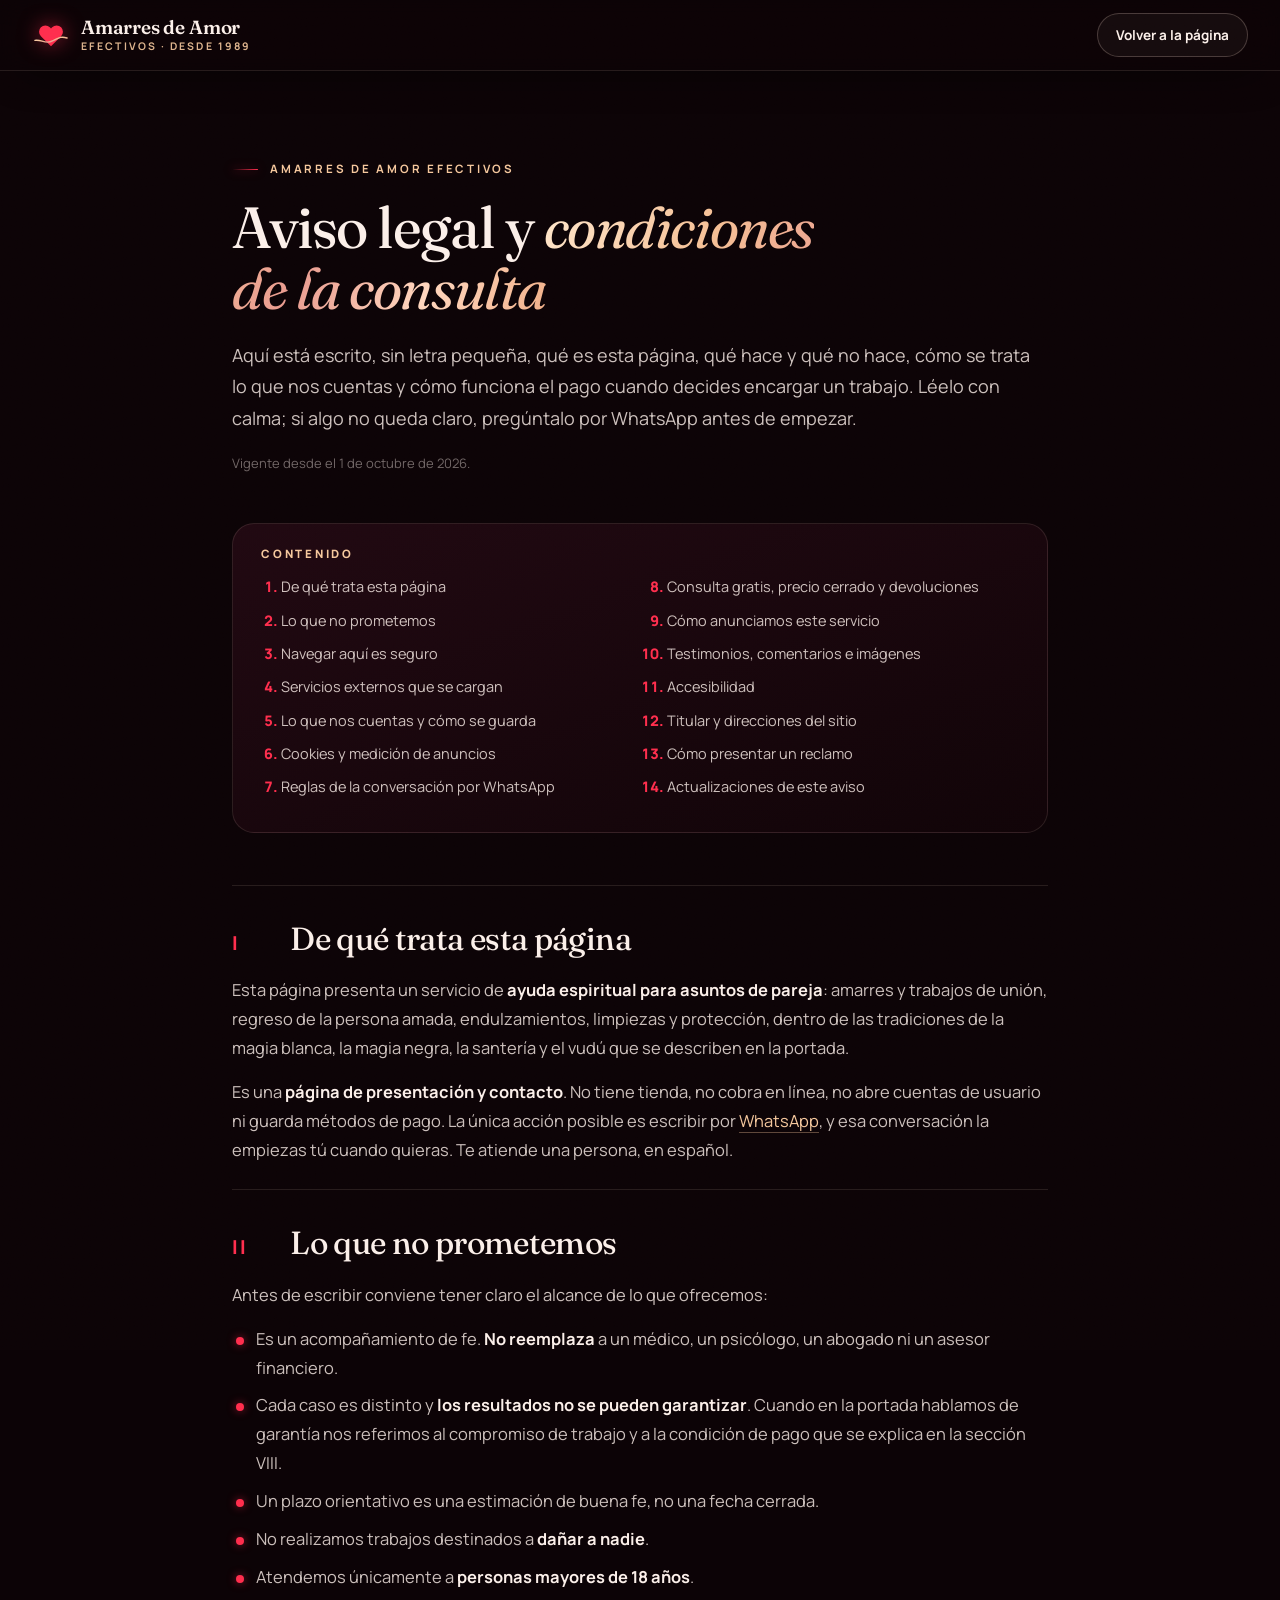
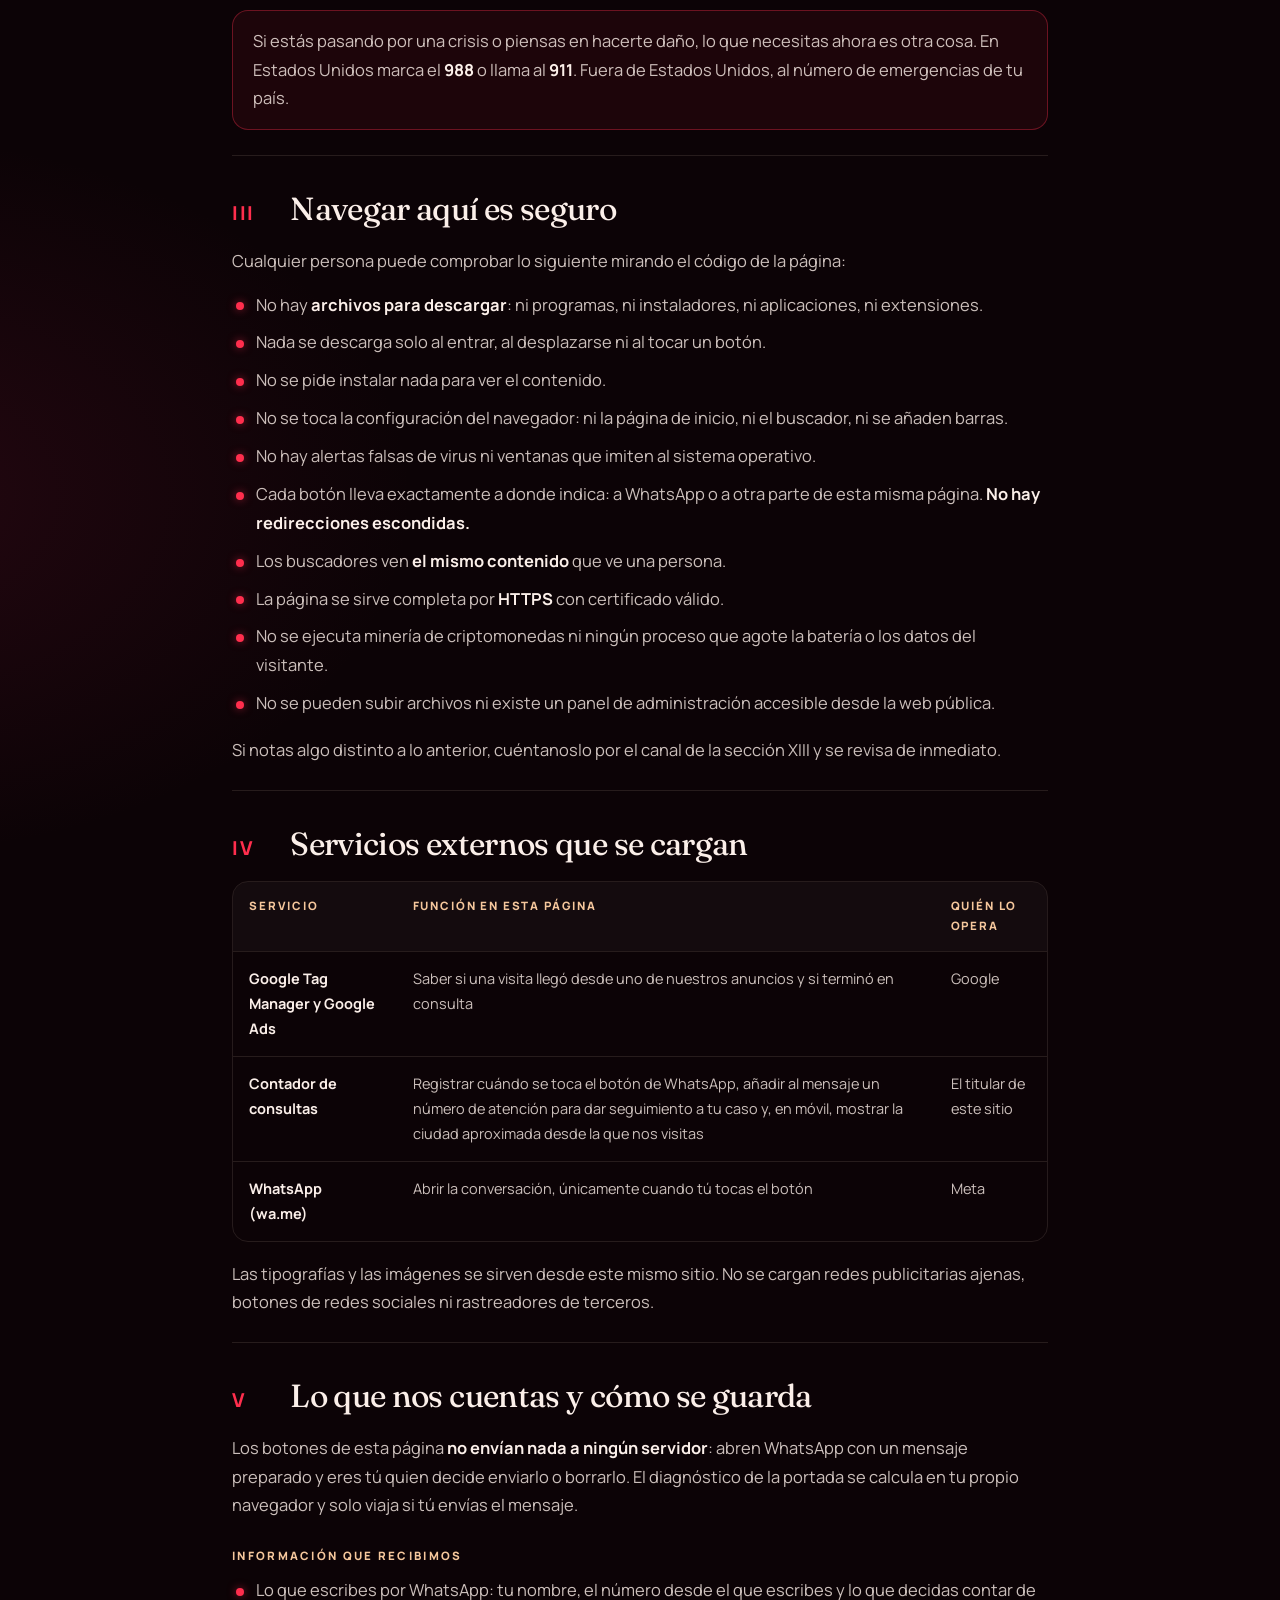
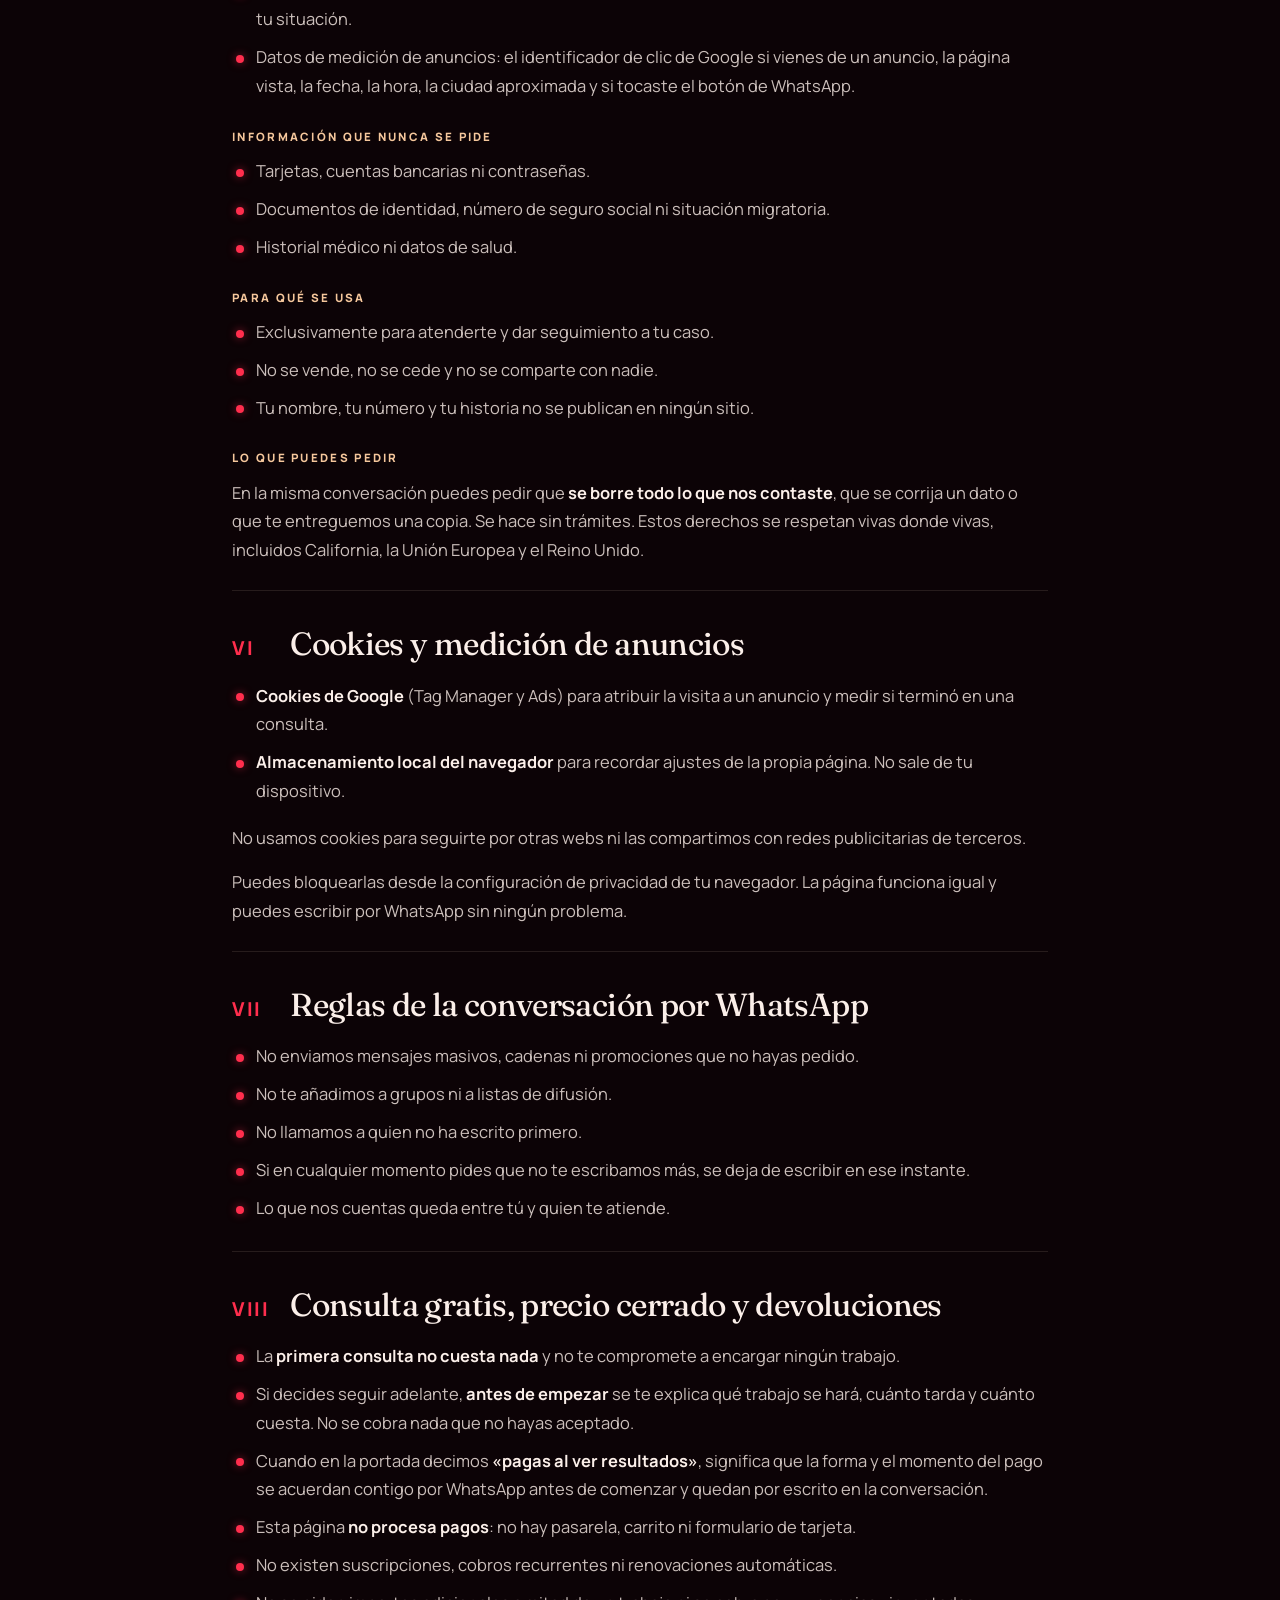
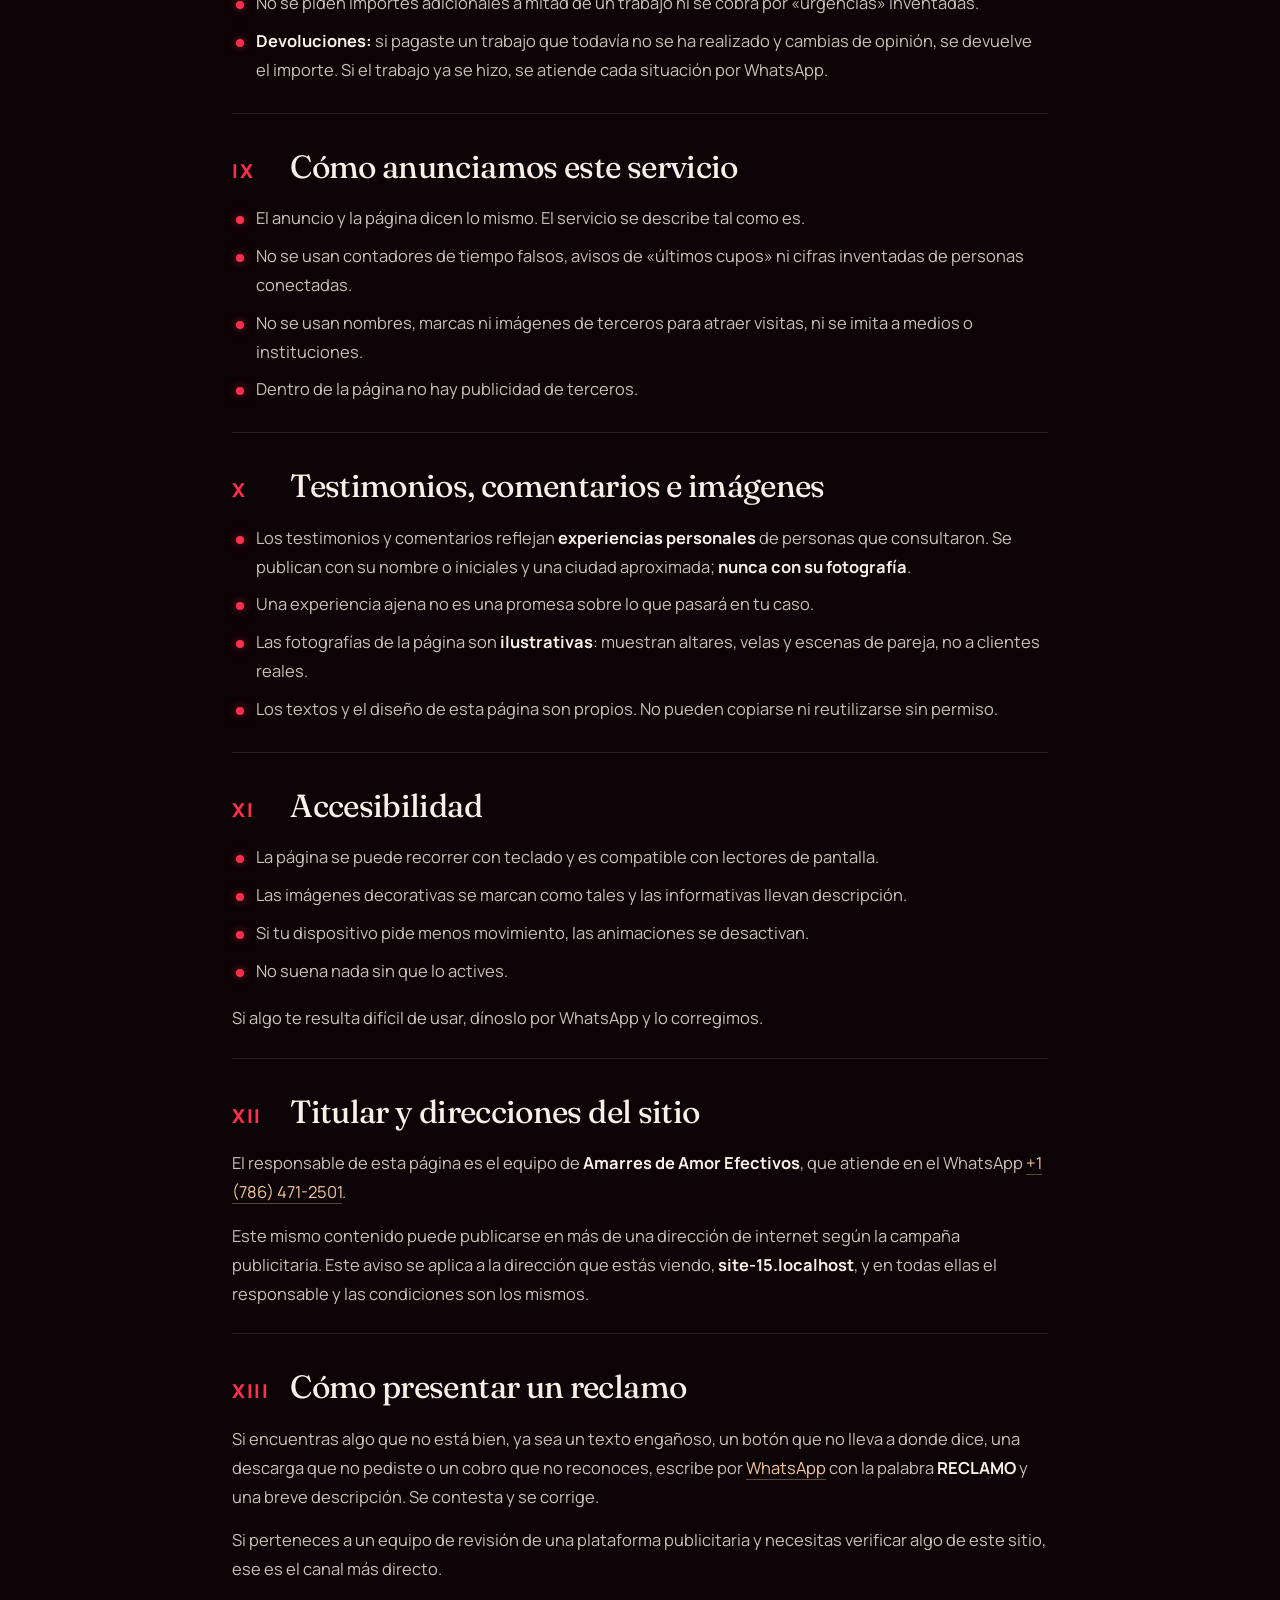
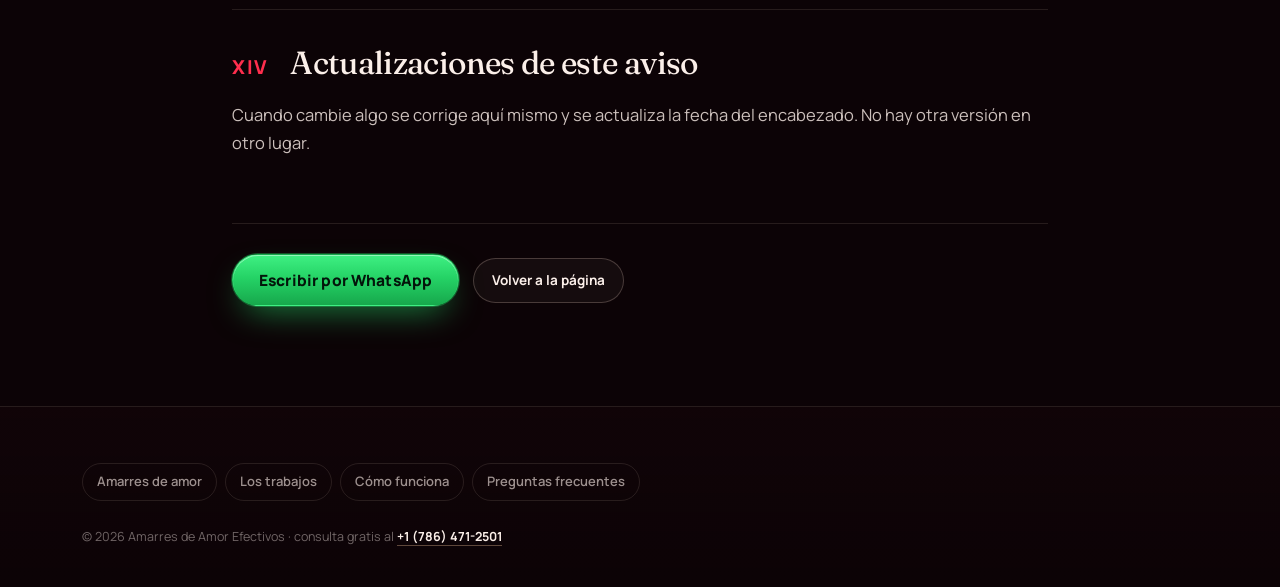
==== commit 2f352155: "Cambiar número de WhatsApp 15312271837 → 17864712501 en 5 archivo(s)" ====
--- a/politicas.html
+++ b/politicas.html
@@ -78,7 +78,7 @@
         <p>
           Es una <strong>página de presentación y contacto</strong>. No tiene tienda, no cobra en línea, no abre cuentas
           de usuario ni guarda métodos de pago. La única acción posible es escribir por
-          <a href="https://wa.me/15312271837" data-wa data-origen="aviso-legal" data-wa-text="Hola, tengo una pregunta sobre el aviso legal de la página." target="_blank" rel="noopener">WhatsApp</a>,
+          <a href="https://wa.me/17864712501" data-wa data-origen="aviso-legal" data-wa-text="Hola, tengo una pregunta sobre el aviso legal de la página." target="_blank" rel="noopener">WhatsApp</a>,
           y esa conversación la empiezas tú cuando quieras. Te atiende una persona, en español.
         </p>
       </section>
@@ -236,7 +236,7 @@
         <h2><span class="num">XII</span> Titular y direcciones del sitio</h2>
         <p>
           El responsable de esta página es el equipo de <strong>Amarres de Amor Efectivos</strong>, que atiende en el
-          WhatsApp <a href="https://wa.me/15312271837" data-wa data-origen="aviso-legal-numero" data-wa-numero target="_blank" rel="noopener">+15312271837</a>.
+          WhatsApp <a href="https://wa.me/17864712501" data-wa data-origen="aviso-legal-numero" data-wa-numero target="_blank" rel="noopener">+17864712501</a>.
         </p>
         <p>
           Este mismo contenido puede publicarse en más de una dirección de internet según la campaña publicitaria. Este
@@ -250,7 +250,7 @@
         <p>
           Si encuentras algo que no está bien, ya sea un texto engañoso, un botón que no lleva a donde dice, una
           descarga que no pediste o un cobro que no reconoces, escribe por
-          <a href="https://wa.me/15312271837" data-wa data-origen="aviso-legal-reclamo" data-wa-text="RECLAMO: " target="_blank" rel="noopener">WhatsApp</a>
+          <a href="https://wa.me/17864712501" data-wa data-origen="aviso-legal-reclamo" data-wa-text="RECLAMO: " target="_blank" rel="noopener">WhatsApp</a>
           con la palabra <strong>RECLAMO</strong> y una breve descripción. Se contesta y se corrige.
         </p>
         <p>Si perteneces a un equipo de revisión de una plataforma publicitaria y necesitas verificar algo de este sitio, ese es el canal más directo.</p>
@@ -262,7 +262,7 @@
       </section>
 
       <p class="legal-pie">
-        <a class="btn btn-wa" href="https://wa.me/15312271837" data-wa data-origen="aviso-legal-pie" data-wa-text="Hola, vengo del aviso legal de la página y quiero hacer una consulta." target="_blank" rel="noopener">Escribir por WhatsApp</a>
+        <a class="btn btn-wa" href="https://wa.me/17864712501" data-wa data-origen="aviso-legal-pie" data-wa-text="Hola, vengo del aviso legal de la página y quiero hacer una consulta." target="_blank" rel="noopener">Escribir por WhatsApp</a>
         <a class="volver" href="index.html">Volver a la página</a>
       </p>
     </main>
@@ -276,7 +276,7 @@
           <a href="index.html#preguntas">Preguntas frecuentes</a>
         </nav>
         <p class="foot-copy">© <span data-year>2026</span> Amarres de Amor Efectivos · consulta gratis al
-          <a href="https://wa.me/15312271837" data-wa data-origen="pie-legal" data-wa-numero target="_blank" rel="noopener">+15312271837</a>
+          <a href="https://wa.me/17864712501" data-wa data-origen="pie-legal" data-wa-numero target="_blank" rel="noopener">+17864712501</a>
         </p>
       </div>
     </footer>
